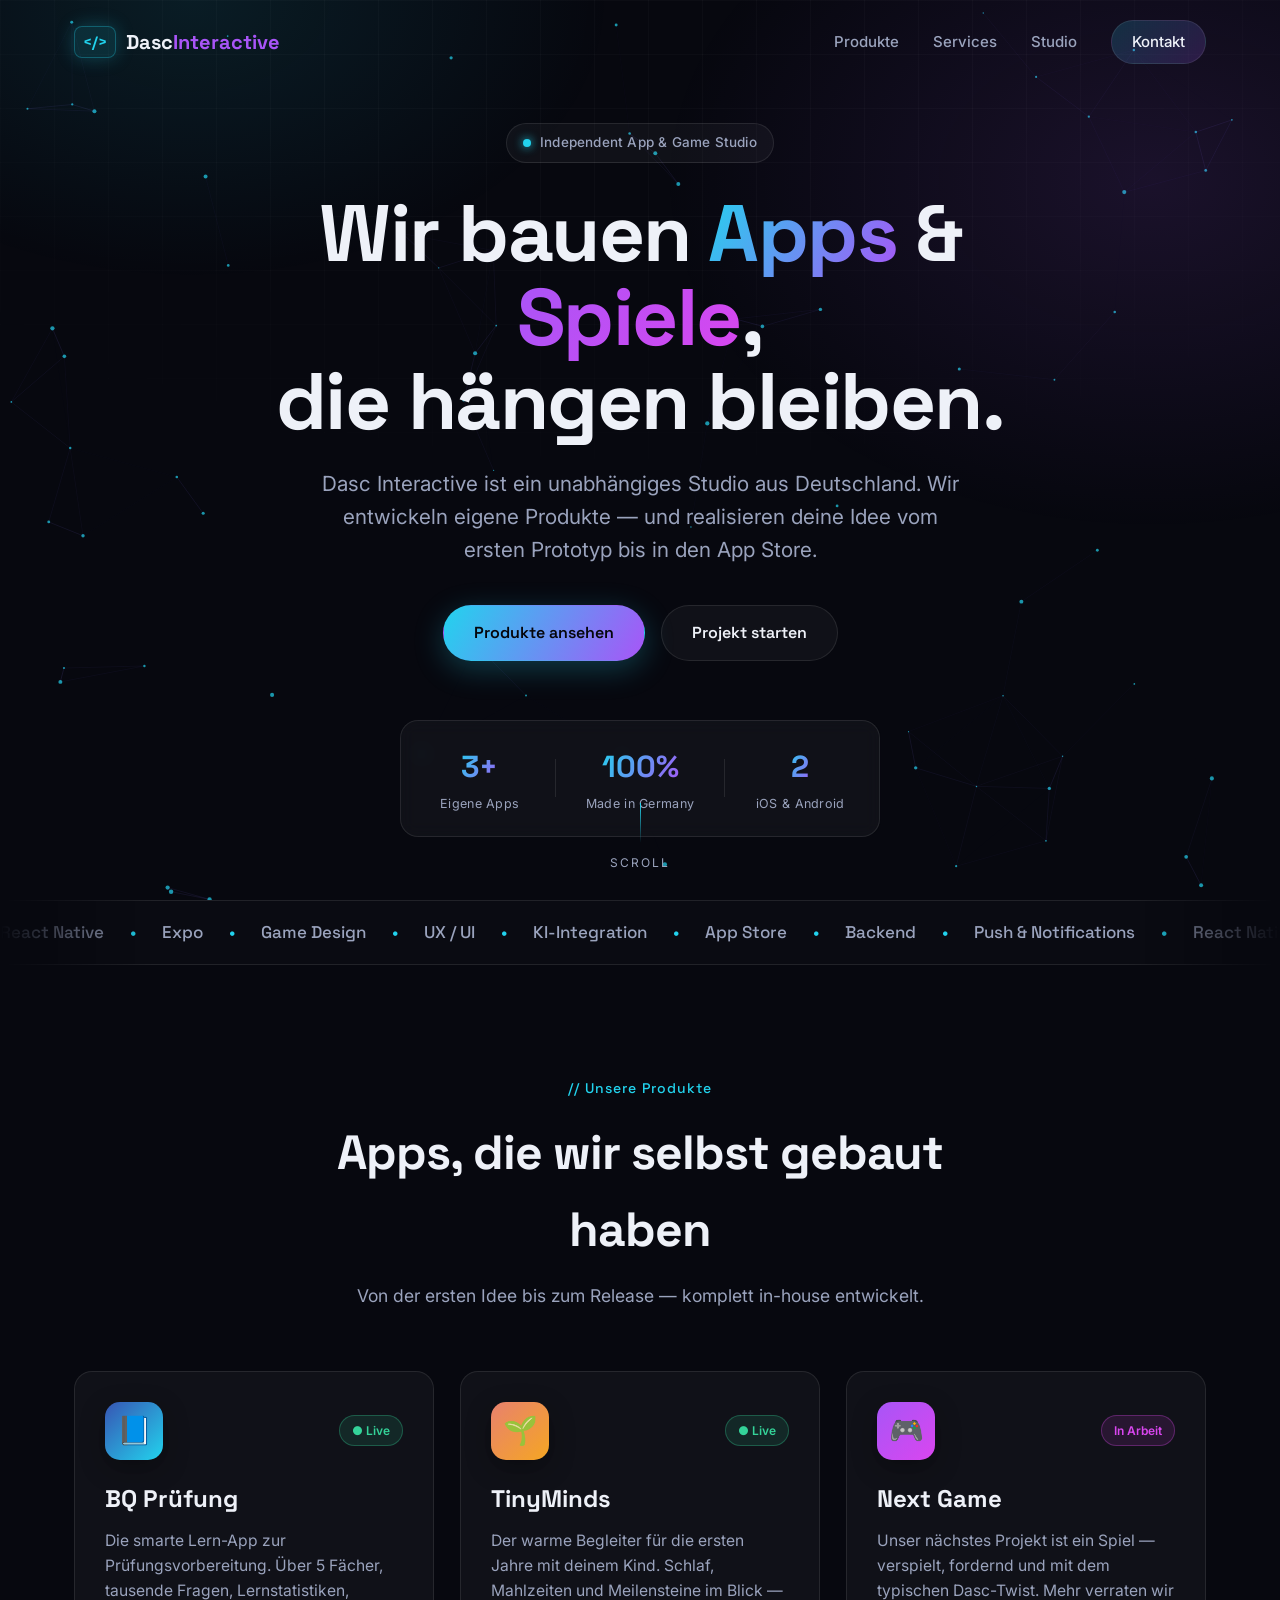
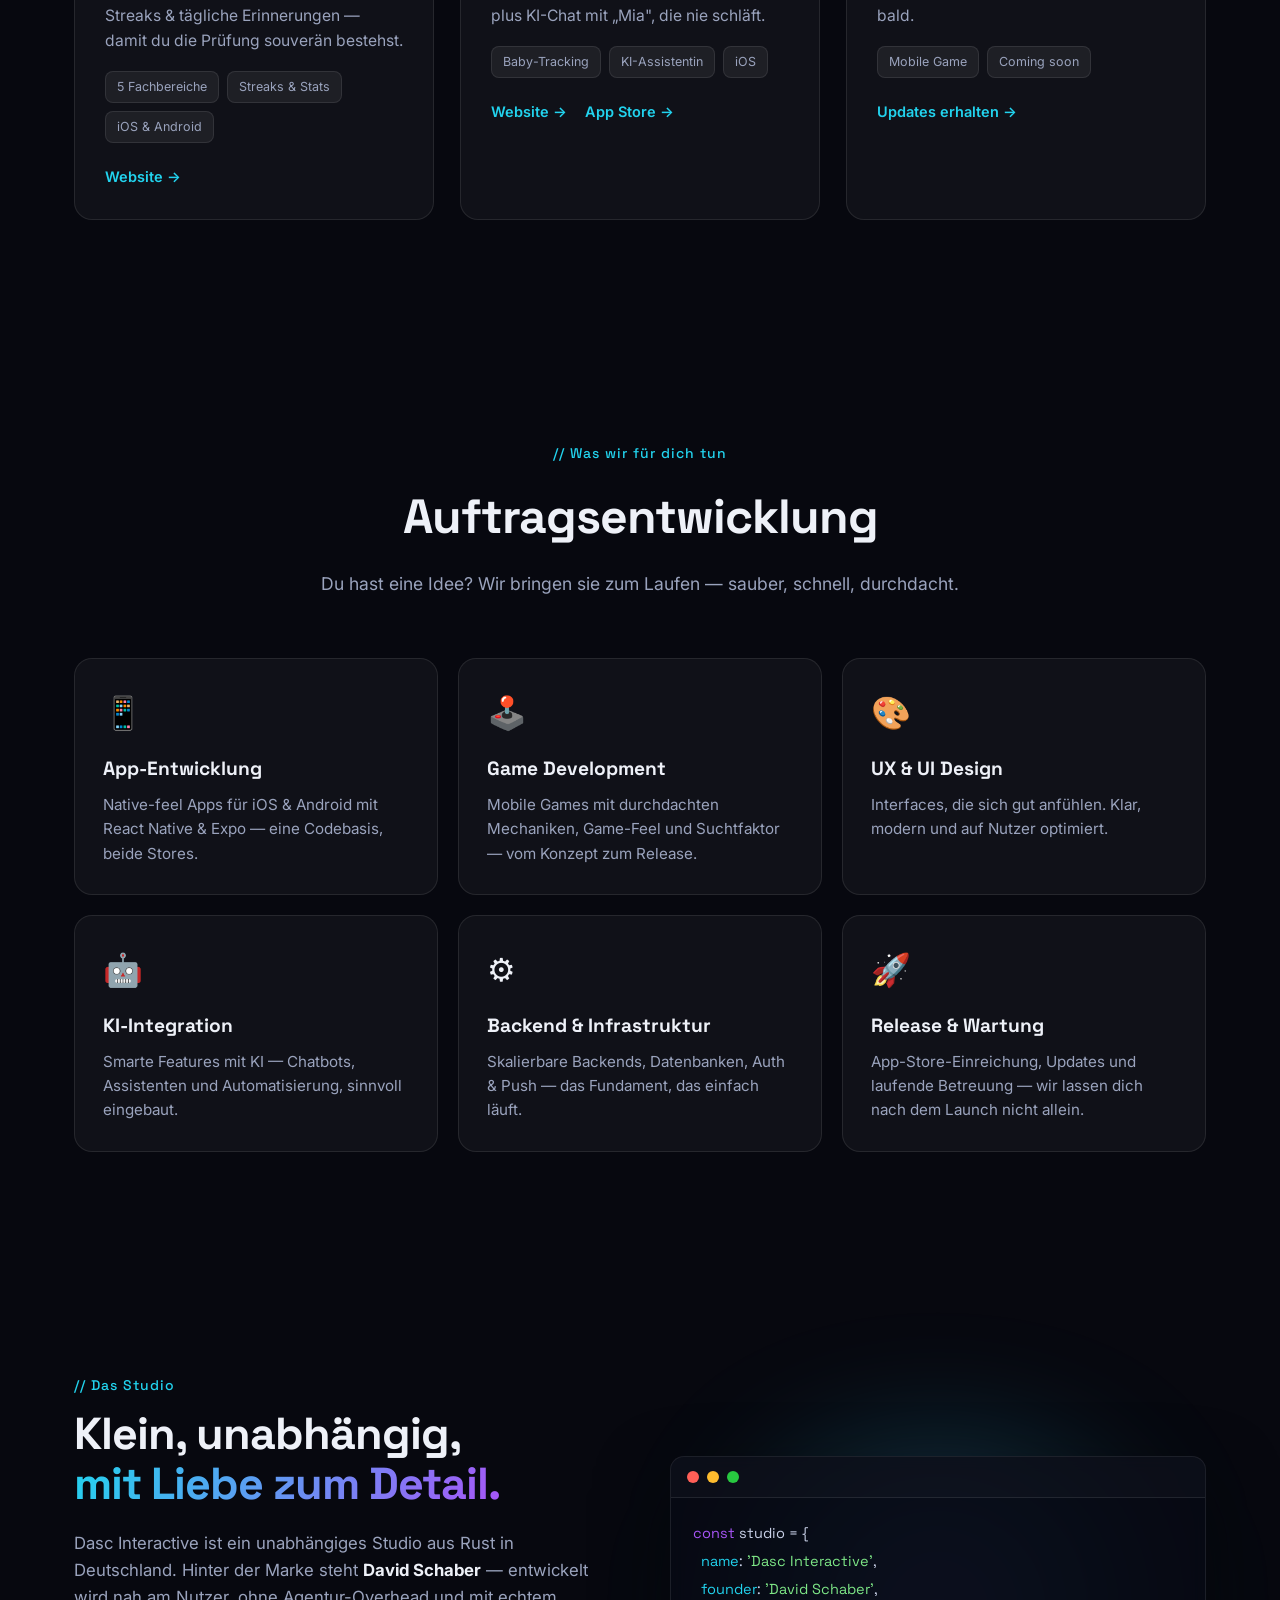
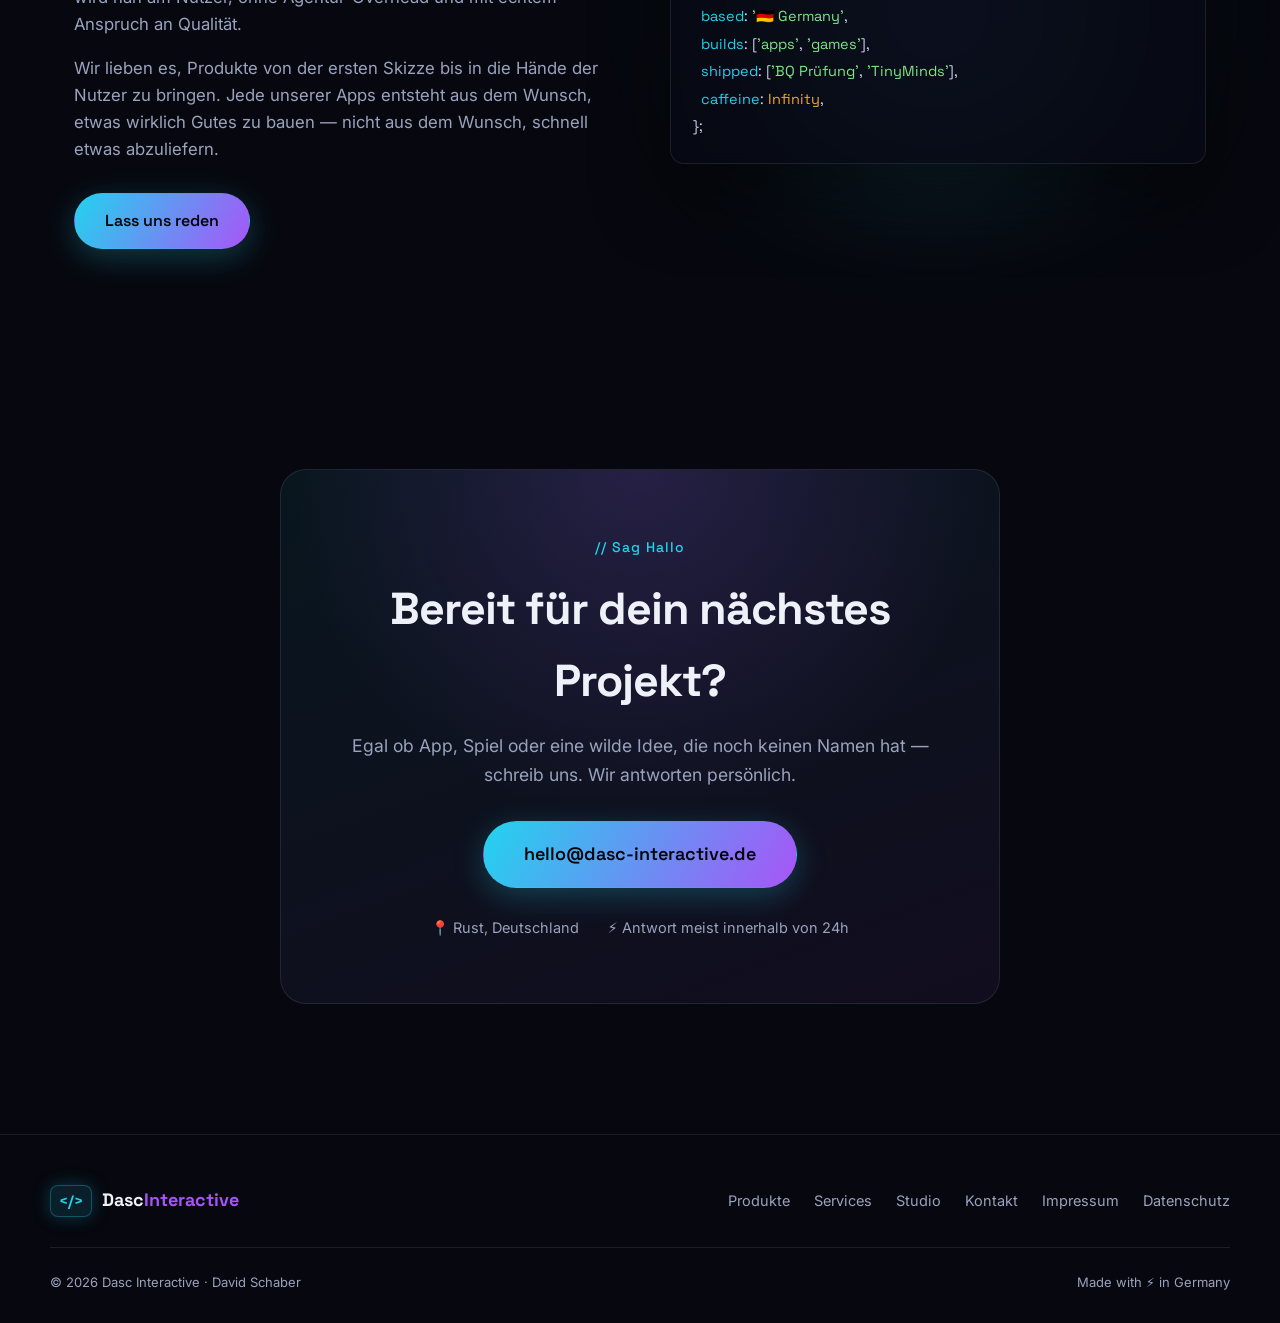
==== index.html @ cd978c74 "Launch Dasc Interactive studio website Dark/neon gaming portfolio: hero, products (BQ Prüfung, TinyM" ====
<!DOCTYPE html>
<html lang="de">
<head>
  <meta charset="UTF-8" />
  <meta name="viewport" content="width=device-width, initial-scale=1.0" />
  <title>Dasc Interactive — Apps & Spiele aus Leidenschaft</title>
  <meta name="description" content="Dasc Interactive ist ein unabhängiges Studio für Apps & Spiele. Wir entwickeln eigene Produkte wie BQ Prüfung und TinyMinds und realisieren App- und Game-Projekte auf Auftrag." />
  <meta name="theme-color" content="#07080f" />

  <!-- Open Graph -->
  <meta property="og:type" content="website" />
  <meta property="og:title" content="Dasc Interactive — Apps & Spiele aus Leidenschaft" />
  <meta property="og:description" content="Unabhängiges Studio für Apps & Spiele. Eigene Produkte & Auftragsentwicklung." />
  <meta property="og:url" content="https://dasc-interactive.de" />

  <link rel="icon" href="favicon.svg" type="image/svg+xml" />
  <link rel="preconnect" href="https://fonts.googleapis.com" />
  <link rel="preconnect" href="https://fonts.gstatic.com" crossorigin />
  <link href="https://fonts.googleapis.com/css2?family=Space+Grotesk:wght@400;500;600;700&family=Inter:wght@400;500;600&display=swap" rel="stylesheet" />
  <link rel="stylesheet" href="styles.css" />
</head>
<body>
  <!-- animated background -->
  <canvas id="bg-canvas" aria-hidden="true"></canvas>
  <div class="grid-overlay" aria-hidden="true"></div>
  <div class="cursor-glow" aria-hidden="true"></div>

  <!-- progress bar -->
  <div class="scroll-progress" id="scroll-progress" aria-hidden="true"></div>

  <!-- NAV -->
  <header class="nav" id="nav">
    <div class="nav-inner">
      <a href="#top" class="logo">
        <span class="logo-mark">&lt;/&gt;</span>
        <span class="logo-text">Dasc<span class="logo-accent">Interactive</span></span>
      </a>
      <nav class="nav-links" id="nav-links">
        <a href="#products">Produkte</a>
        <a href="#services">Services</a>
        <a href="#studio">Studio</a>
        <a href="#contact" class="nav-cta">Kontakt</a>
      </nav>
      <button class="nav-toggle" id="nav-toggle" aria-label="Menü öffnen">
        <span></span><span></span><span></span>
      </button>
    </div>
  </header>

  <main id="top">
    <!-- HERO -->
    <section class="hero">
      <div class="hero-content">
        <div class="badge reveal">
          <span class="badge-dot"></span> Independent App &amp; Game Studio
        </div>
        <h1 class="hero-title reveal">
          Wir bauen <span class="grad-text">Apps</span> &amp;
          <span class="grad-text grad-text-2">Spiele</span>,<br />
          die hängen bleiben.
        </h1>
        <p class="hero-sub reveal">
          Dasc Interactive ist ein unabhängiges Studio aus Deutschland.
          Wir entwickeln eigene Produkte — und realisieren deine Idee
          vom ersten Prototyp bis in den App Store.
        </p>
        <div class="hero-actions reveal">
          <a href="#products" class="btn btn-primary magnetic">Produkte ansehen</a>
          <a href="#contact" class="btn btn-ghost magnetic">Projekt starten</a>
        </div>

        <div class="stats reveal">
          <div class="stat">
            <span class="stat-num" data-target="3" data-suffix="+">0</span>
            <span class="stat-label">Eigene Apps</span>
          </div>
          <div class="stat-divider"></div>
          <div class="stat">
            <span class="stat-num" data-target="100" data-suffix="%">0</span>
            <span class="stat-label">Made in Germany</span>
          </div>
          <div class="stat-divider"></div>
          <div class="stat">
            <span class="stat-num" data-target="2">0</span>
            <span class="stat-label">iOS &amp; Android</span>
          </div>
        </div>
      </div>
      <div class="scroll-hint" aria-hidden="true">
        <span></span> scroll
      </div>
    </section>

    <!-- marquee -->
    <div class="marquee" aria-hidden="true">
      <div class="marquee-track">
        <span>React Native</span><span>•</span><span>Expo</span><span>•</span>
        <span>Game Design</span><span>•</span><span>UX / UI</span><span>•</span>
        <span>KI-Integration</span><span>•</span><span>App Store</span><span>•</span>
        <span>Backend</span><span>•</span><span>Push &amp; Notifications</span><span>•</span>
        <span>React Native</span><span>•</span><span>Expo</span><span>•</span>
        <span>Game Design</span><span>•</span><span>UX / UI</span><span>•</span>
        <span>KI-Integration</span><span>•</span><span>App Store</span><span>•</span>
        <span>Backend</span><span>•</span><span>Push &amp; Notifications</span><span>•</span>
      </div>
    </div>

    <!-- PRODUCTS -->
    <section class="section" id="products">
      <div class="section-head reveal">
        <span class="eyebrow">// Unsere Produkte</span>
        <h2>Apps, die wir selbst gebaut haben</h2>
        <p>Von der ersten Idee bis zum Release — komplett in-house entwickelt.</p>
      </div>

      <div class="products-grid">
        <!-- BQ Prüfung -->
        <article class="product-card tilt reveal" style="--glow:#3b82f6;--glow2:#22d3ee;">
          <div class="card-shine"></div>
          <div class="product-top">
            <div class="product-icon" style="background:linear-gradient(135deg,#3755B4,#22d3ee);">📘</div>
            <span class="product-tag live">● Live</span>
          </div>
          <h3>BQ Prüfung</h3>
          <p class="product-desc">
            Die smarte Lern-App zur Prüfungsvorbereitung. Über 5 Fächer,
            tausende Fragen, Lernstatistiken, Streaks &amp; tägliche Erinnerungen —
            damit du die Prüfung souverän bestehst.
          </p>
          <ul class="product-feats">
            <li>5 Fachbereiche</li><li>Streaks &amp; Stats</li><li>iOS &amp; Android</li>
          </ul>
          <div class="product-actions">
            <a href="https://bqpruefung.de" target="_blank" rel="noopener" class="card-link">Website →</a>
          </div>
        </article>

        <!-- TinyMinds -->
        <article class="product-card tilt reveal" style="--glow:#e8816e;--glow2:#f5a623;">
          <div class="card-shine"></div>
          <div class="product-top">
            <div class="product-icon" style="background:linear-gradient(135deg,#e8816e,#f5a623);">🌱</div>
            <span class="product-tag live">● Live</span>
          </div>
          <h3>TinyMinds</h3>
          <p class="product-desc">
            Der warme Begleiter für die ersten Jahre mit deinem Kind.
            Schlaf, Mahlzeiten und Meilensteine im Blick — plus KI-Chat
            mit „Mia", die nie schläft.
          </p>
          <ul class="product-feats">
            <li>Baby-Tracking</li><li>KI-Assistentin</li><li>iOS</li>
          </ul>
          <div class="product-actions">
            <a href="https://tiny-minds.de" target="_blank" rel="noopener" class="card-link">Website →</a>
            <a href="https://apps.apple.com/app/tinyminds/id6761198383" target="_blank" rel="noopener" class="card-link">App Store →</a>
          </div>
        </article>

        <!-- Coming soon -->
        <article class="product-card tilt reveal soon" style="--glow:#a855f7;--glow2:#d946ef;">
          <div class="card-shine"></div>
          <div class="product-top">
            <div class="product-icon" style="background:linear-gradient(135deg,#a855f7,#d946ef);">🎮</div>
            <span class="product-tag soon-tag">In Arbeit</span>
          </div>
          <h3>Next Game</h3>
          <p class="product-desc">
            Unser nächstes Projekt ist ein Spiel — verspielt, fordernd und
            mit dem typischen Dasc-Twist. Mehr verraten wir bald.
          </p>
          <ul class="product-feats">
            <li>Mobile Game</li><li>Coming soon</li>
          </ul>
          <div class="product-actions">
            <a href="#contact" class="card-link">Updates erhalten →</a>
          </div>
        </article>
      </div>
    </section>

    <!-- SERVICES -->
    <section class="section" id="services">
      <div class="section-head reveal">
        <span class="eyebrow">// Was wir für dich tun</span>
        <h2>Auftragsentwicklung</h2>
        <p>Du hast eine Idee? Wir bringen sie zum Laufen — sauber, schnell, durchdacht.</p>
      </div>

      <div class="services-grid">
        <div class="service-card reveal">
          <div class="service-ico">📱</div>
          <h3>App-Entwicklung</h3>
          <p>Native-feel Apps für iOS &amp; Android mit React Native &amp; Expo — eine Codebasis, beide Stores.</p>
        </div>
        <div class="service-card reveal">
          <div class="service-ico">🕹️</div>
          <h3>Game Development</h3>
          <p>Mobile Games mit durchdachten Mechaniken, Game-Feel und Suchtfaktor — vom Konzept zum Release.</p>
        </div>
        <div class="service-card reveal">
          <div class="service-ico">🎨</div>
          <h3>UX &amp; UI Design</h3>
          <p>Interfaces, die sich gut anfühlen. Klar, modern und auf Nutzer optimiert.</p>
        </div>
        <div class="service-card reveal">
          <div class="service-ico">🤖</div>
          <h3>KI-Integration</h3>
          <p>Smarte Features mit KI — Chatbots, Assistenten und Automatisierung, sinnvoll eingebaut.</p>
        </div>
        <div class="service-card reveal">
          <div class="service-ico">⚙️</div>
          <h3>Backend &amp; Infrastruktur</h3>
          <p>Skalierbare Backends, Datenbanken, Auth &amp; Push — das Fundament, das einfach läuft.</p>
        </div>
        <div class="service-card reveal">
          <div class="service-ico">🚀</div>
          <h3>Release &amp; Wartung</h3>
          <p>App-Store-Einreichung, Updates und laufende Betreuung — wir lassen dich nach dem Launch nicht allein.</p>
        </div>
      </div>
    </section>

    <!-- STUDIO -->
    <section class="section studio" id="studio">
      <div class="studio-inner">
        <div class="studio-text reveal">
          <span class="eyebrow">// Das Studio</span>
          <h2>Klein, unabhängig,<br /><span class="grad-text">mit Liebe zum Detail.</span></h2>
          <p>
            Dasc Interactive ist ein unabhängiges Studio aus Rust in Deutschland.
            Hinter der Marke steht <strong>David Schaber</strong> — entwickelt wird
            nah am Nutzer, ohne Agentur-Overhead und mit echtem Anspruch an Qualität.
          </p>
          <p>
            Wir lieben es, Produkte von der ersten Skizze bis in die Hände der
            Nutzer zu bringen. Jede unserer Apps entsteht aus dem Wunsch, etwas
            wirklich Gutes zu bauen — nicht aus dem Wunsch, schnell etwas abzuliefern.
          </p>
          <a href="#contact" class="btn btn-primary magnetic">Lass uns reden</a>
        </div>
        <div class="studio-visual reveal" aria-hidden="true">
          <div class="orb"></div>
          <div class="code-window">
            <div class="cw-bar"><span></span><span></span><span></span></div>
            <pre><code><span class="c-key">const</span> studio = {
  <span class="c-prop">name</span>: <span class="c-str">'Dasc Interactive'</span>,
  <span class="c-prop">founder</span>: <span class="c-str">'David Schaber'</span>,
  <span class="c-prop">based</span>: <span class="c-str">'🇩🇪 Germany'</span>,
  <span class="c-prop">builds</span>: [<span class="c-str">'apps'</span>, <span class="c-str">'games'</span>],
  <span class="c-prop">shipped</span>: [<span class="c-str">'BQ Prüfung'</span>, <span class="c-str">'TinyMinds'</span>],
  <span class="c-prop">caffeine</span>: <span class="c-num">Infinity</span>,
};</code></pre>
          </div>
        </div>
      </div>
    </section>

    <!-- CONTACT -->
    <section class="section contact" id="contact">
      <div class="contact-card reveal">
        <span class="eyebrow">// Sag Hallo</span>
        <h2>Bereit für dein nächstes Projekt?</h2>
        <p>
          Egal ob App, Spiel oder eine wilde Idee, die noch keinen Namen hat —
          schreib uns. Wir antworten persönlich.
        </p>
        <a href="mailto:hello@dasc-interactive.de" class="btn btn-primary btn-lg magnetic">
          hello@dasc-interactive.de
        </a>
        <div class="contact-meta">
          <span>📍 Rust, Deutschland</span>
          <span>⚡ Antwort meist innerhalb von 24h</span>
        </div>
      </div>
    </section>
  </main>

  <!-- FOOTER -->
  <footer class="footer">
    <div class="footer-inner">
      <div class="footer-brand">
        <span class="logo-mark">&lt;/&gt;</span>
        <span class="logo-text">Dasc<span class="logo-accent">Interactive</span></span>
      </div>
      <nav class="footer-links">
        <a href="#products">Produkte</a>
        <a href="#services">Services</a>
        <a href="#studio">Studio</a>
        <a href="#contact">Kontakt</a>
        <a href="impressum.html">Impressum</a>
        <a href="datenschutz.html">Datenschutz</a>
      </nav>
    </div>
    <div class="footer-bottom">
      <span>© <span id="year"></span> Dasc Interactive · David Schaber</span>
      <span>Made with ⚡ in Germany</span>
    </div>
  </footer>

  <script src="script.js"></script>
</body>
</html>
---- styles.css ----
/* ============ RESET & TOKENS ============ */
*, *::before, *::after { margin: 0; padding: 0; box-sizing: border-box; }

:root {
  --bg: #07080f;
  --bg-soft: #0c0e1a;
  --surface: rgba(255, 255, 255, 0.04);
  --surface-2: rgba(255, 255, 255, 0.06);
  --border: rgba(255, 255, 255, 0.09);
  --text: #eef1f8;
  --text-dim: #9aa3bd;
  --cyan: #22d3ee;
  --purple: #a855f7;
  --magenta: #d946ef;
  --blue: #3b82f6;
  --radius: 18px;
  --maxw: 1180px;
  --ease: cubic-bezier(0.16, 1, 0.3, 1);
}

html { scroll-behavior: smooth; }

body {
  font-family: 'Inter', system-ui, -apple-system, sans-serif;
  background: var(--bg);
  color: var(--text);
  line-height: 1.6;
  overflow-x: hidden;
  -webkit-font-smoothing: antialiased;
  cursor: default;
}

h1, h2, h3, .logo, .stat-num, .btn {
  font-family: 'Space Grotesk', system-ui, sans-serif;
}

a { color: inherit; text-decoration: none; }
section { position: relative; z-index: 2; }

/* ============ BACKGROUND ============ */
#bg-canvas {
  position: fixed; inset: 0; z-index: 0;
  width: 100%; height: 100%;
}
.grid-overlay {
  position: fixed; inset: 0; z-index: 1; pointer-events: none;
  background-image:
    linear-gradient(rgba(255,255,255,0.025) 1px, transparent 1px),
    linear-gradient(90deg, rgba(255,255,255,0.025) 1px, transparent 1px);
  background-size: 54px 54px;
  mask-image: radial-gradient(ellipse 80% 60% at 50% 0%, #000 40%, transparent 100%);
  -webkit-mask-image: radial-gradient(ellipse 80% 60% at 50% 0%, #000 40%, transparent 100%);
}
body::before {
  content: ""; position: fixed; inset: 0; z-index: 1; pointer-events: none;
  background:
    radial-gradient(600px 400px at 15% 0%, rgba(34,211,238,0.10), transparent 70%),
    radial-gradient(700px 500px at 90% 20%, rgba(168,85,247,0.12), transparent 70%);
}

/* cursor glow */
.cursor-glow {
  position: fixed; top: 0; left: 0; z-index: 3; pointer-events: none;
  width: 380px; height: 380px; border-radius: 50%;
  background: radial-gradient(circle, rgba(34,211,238,0.10), transparent 65%);
  transform: translate(-50%, -50%);
  transition: opacity .3s; opacity: 0;
  will-change: transform;
}

/* scroll progress */
.scroll-progress {
  position: fixed; top: 0; left: 0; height: 3px; width: 0%;
  background: linear-gradient(90deg, var(--cyan), var(--purple), var(--magenta));
  z-index: 200; box-shadow: 0 0 12px rgba(168,85,247,0.6);
}

/* ============ NAV ============ */
.nav {
  position: fixed; top: 0; left: 0; width: 100%; z-index: 100;
  transition: background .4s, border-color .4s, padding .4s;
  border-bottom: 1px solid transparent;
}
.nav.scrolled {
  background: rgba(7, 8, 15, 0.72);
  backdrop-filter: blur(18px); -webkit-backdrop-filter: blur(18px);
  border-bottom: 1px solid var(--border);
}
.nav-inner {
  max-width: var(--maxw); margin: 0 auto;
  padding: 20px 24px; display: flex; align-items: center; justify-content: space-between;
}
.logo { display: flex; align-items: center; gap: 10px; font-weight: 700; font-size: 20px; }
.logo-mark {
  font-family: 'Space Grotesk', monospace; color: var(--cyan);
  background: rgba(34,211,238,0.12); border: 1px solid rgba(34,211,238,0.3);
  padding: 3px 8px; border-radius: 8px; font-size: 15px;
  box-shadow: 0 0 18px rgba(34,211,238,0.25);
}
.logo-accent { color: var(--purple); }
.nav-links { display: flex; align-items: center; gap: 34px; }
.nav-links a {
  font-size: 15px; color: var(--text-dim); font-weight: 500;
  transition: color .25s; position: relative;
}
.nav-links a:not(.nav-cta)::after {
  content: ""; position: absolute; left: 0; bottom: -6px; height: 2px; width: 0;
  background: linear-gradient(90deg, var(--cyan), var(--purple)); transition: width .3s var(--ease);
}
.nav-links a:hover { color: var(--text); }
.nav-links a:not(.nav-cta):hover::after, .nav-links a.active::after { width: 100%; }
.nav-cta {
  padding: 9px 20px; border-radius: 999px; color: var(--text) !important;
  background: linear-gradient(135deg, rgba(34,211,238,0.18), rgba(168,85,247,0.18));
  border: 1px solid var(--border); transition: transform .25s, box-shadow .25s;
}
.nav-cta:hover { transform: translateY(-2px); box-shadow: 0 8px 24px rgba(168,85,247,0.3); }

.nav-toggle { display: none; flex-direction: column; gap: 5px; background: none; border: 0; cursor: pointer; padding: 6px; }
.nav-toggle span { width: 26px; height: 2px; background: var(--text); border-radius: 2px; transition: .3s; }
.nav-toggle.open span:nth-child(1) { transform: translateY(7px) rotate(45deg); }
.nav-toggle.open span:nth-child(2) { opacity: 0; }
.nav-toggle.open span:nth-child(3) { transform: translateY(-7px) rotate(-45deg); }

/* ============ HERO ============ */
.hero {
  min-height: 100vh; display: flex; flex-direction: column; align-items: center; justify-content: center;
  text-align: center; padding: 120px 24px 60px; max-width: var(--maxw); margin: 0 auto;
}
.hero-content { max-width: 880px; }
.badge {
  display: inline-flex; align-items: center; gap: 9px;
  padding: 8px 16px; border-radius: 999px; font-size: 13.5px; font-weight: 500;
  color: var(--text-dim); background: var(--surface); border: 1px solid var(--border);
  margin-bottom: 28px; letter-spacing: .2px;
}
.badge-dot {
  width: 8px; height: 8px; border-radius: 50%; background: var(--cyan);
  box-shadow: 0 0 10px var(--cyan); animation: pulse 2s infinite;
}
@keyframes pulse { 0%,100% { opacity: 1; } 50% { opacity: .35; } }

.hero-title {
  font-size: clamp(2.5rem, 6.5vw, 5rem); font-weight: 700; line-height: 1.05;
  letter-spacing: -1.5px; margin-bottom: 24px;
}
.grad-text {
  background: linear-gradient(120deg, var(--cyan), var(--purple));
  -webkit-background-clip: text; background-clip: text; color: transparent;
}
.grad-text-2 { background: linear-gradient(120deg, var(--purple), var(--magenta)); -webkit-background-clip: text; background-clip: text; color: transparent; }

.hero-sub {
  font-size: clamp(1.05rem, 2vw, 1.3rem); color: var(--text-dim);
  max-width: 640px; margin: 0 auto 38px;
}
.hero-actions { display: flex; gap: 16px; justify-content: center; flex-wrap: wrap; margin-bottom: 60px; }

.btn {
  display: inline-flex; align-items: center; justify-content: center;
  padding: 14px 30px; border-radius: 999px; font-size: 16px; font-weight: 600;
  cursor: pointer; border: 1px solid transparent; transition: transform .25s var(--ease), box-shadow .25s;
  will-change: transform;
}
.btn-primary {
  color: #05060c; background: linear-gradient(120deg, var(--cyan), var(--purple));
  box-shadow: 0 8px 30px rgba(34,211,238,0.25);
}
.btn-primary:hover { box-shadow: 0 12px 44px rgba(168,85,247,0.45); }
.btn-ghost { color: var(--text); background: var(--surface); border-color: var(--border); }
.btn-ghost:hover { background: var(--surface-2); border-color: rgba(255,255,255,0.2); }
.btn-lg { padding: 18px 40px; font-size: 18px; }

.stats { display: inline-flex; align-items: center; gap: 30px; padding: 22px 34px;
  border-radius: var(--radius); background: var(--surface); border: 1px solid var(--border);
  backdrop-filter: blur(8px); flex-wrap: wrap; justify-content: center; }
.stat { display: flex; flex-direction: column; align-items: center; min-width: 90px; }
.stat-num { font-size: 1.9rem; font-weight: 700;
  background: linear-gradient(120deg, var(--cyan), var(--purple)); -webkit-background-clip: text; background-clip: text; color: transparent; }
.stat-label { font-size: 12.5px; color: var(--text-dim); margin-top: 2px; letter-spacing: .3px; }
.stat-divider { width: 1px; height: 38px; background: var(--border); }

.scroll-hint { position: absolute; bottom: 28px; left: 50%; transform: translateX(-50%);
  font-size: 12px; color: var(--text-dim); letter-spacing: 2px; text-transform: uppercase;
  display: flex; flex-direction: column; align-items: center; gap: 10px; }
.scroll-hint span { width: 1px; height: 40px; background: linear-gradient(var(--cyan), transparent); animation: scrolldot 2s infinite; }
@keyframes scrolldot { 0% { transform: scaleY(0); transform-origin: top; } 50% { transform: scaleY(1); transform-origin: top; } 51% { transform-origin: bottom; } 100% { transform: scaleY(0); transform-origin: bottom; } }

/* ============ MARQUEE ============ */
.marquee { overflow: hidden; border-top: 1px solid var(--border); border-bottom: 1px solid var(--border);
  padding: 18px 0; background: rgba(255,255,255,0.015); position: relative; z-index: 2;
  mask-image: linear-gradient(90deg, transparent, #000 12%, #000 88%, transparent);
  -webkit-mask-image: linear-gradient(90deg, transparent, #000 12%, #000 88%, transparent); }
.marquee-track { display: flex; gap: 26px; white-space: nowrap; width: max-content;
  animation: marquee 28s linear infinite; }
.marquee-track span { font-family: 'Space Grotesk'; font-size: 17px; color: var(--text-dim); font-weight: 500; }
.marquee-track span:nth-child(2n) { color: var(--cyan); }
@keyframes marquee { to { transform: translateX(-50%); } }

/* ============ SECTIONS ============ */
.section { max-width: var(--maxw); margin: 0 auto; padding: 110px 24px; }
.section-head { text-align: center; max-width: 640px; margin: 0 auto 60px; }
.eyebrow { font-family: 'Space Grotesk'; font-size: 14px; color: var(--cyan); letter-spacing: 1px; font-weight: 500; }
.section-head h2 { font-size: clamp(2rem, 4.5vw, 3rem); font-weight: 700; letter-spacing: -1px; margin: 14px 0 14px; }
.section-head p { color: var(--text-dim); font-size: 1.1rem; }

/* ============ PRODUCTS ============ */
.products-grid { display: grid; grid-template-columns: repeat(auto-fit, minmax(300px, 1fr)); gap: 26px; }
.product-card {
  position: relative; padding: 30px; border-radius: var(--radius);
  background: var(--surface); border: 1px solid var(--border); overflow: hidden;
  transition: transform .15s var(--ease), border-color .3s, box-shadow .3s;
  transform-style: preserve-3d;
}
.product-card::after {
  content: ""; position: absolute; inset: -1px; border-radius: var(--radius); padding: 1px;
  background: linear-gradient(135deg, var(--glow), var(--glow2)); opacity: 0;
  -webkit-mask: linear-gradient(#000 0 0) content-box, linear-gradient(#000 0 0);
  -webkit-mask-composite: xor; mask-composite: exclude; transition: opacity .3s;
}
.product-card:hover { box-shadow: 0 30px 60px rgba(0,0,0,0.5), 0 0 40px -10px var(--glow); }
.product-card:hover::after { opacity: .7; }
.card-shine { position: absolute; top: 0; left: 0; width: 100%; height: 100%; pointer-events: none;
  background: radial-gradient(400px circle at var(--mx, 50%) var(--my, 0%), rgba(255,255,255,0.07), transparent 45%);
  opacity: 0; transition: opacity .3s; }
.product-card:hover .card-shine { opacity: 1; }

.product-top { display: flex; align-items: center; justify-content: space-between; margin-bottom: 20px; }
.product-icon { width: 58px; height: 58px; border-radius: 15px; display: grid; place-items: center; font-size: 28px;
  box-shadow: 0 8px 24px rgba(0,0,0,0.35); }
.product-tag { font-size: 12px; font-weight: 600; padding: 5px 12px; border-radius: 999px; }
.product-tag.live { color: #34d399; background: rgba(52,211,153,0.12); border: 1px solid rgba(52,211,153,0.3); }
.product-tag.soon-tag { color: var(--magenta); background: rgba(217,70,239,0.12); border: 1px solid rgba(217,70,239,0.3); }
.product-card h3 { font-size: 1.5rem; margin-bottom: 10px; }
.product-desc { color: var(--text-dim); font-size: 0.98rem; margin-bottom: 18px; }
.product-feats { list-style: none; display: flex; flex-wrap: wrap; gap: 8px; margin-bottom: 22px; }
.product-feats li { font-size: 12.5px; padding: 5px 11px; border-radius: 8px; background: var(--surface-2);
  border: 1px solid var(--border); color: var(--text-dim); }
.product-actions { display: flex; gap: 18px; flex-wrap: wrap; }
.card-link { font-weight: 600; font-size: 14.5px; color: var(--cyan); transition: gap .25s, color .25s; }
.card-link:hover { color: var(--text); }
.product-card.soon { opacity: .92; }

/* ============ SERVICES ============ */
.services-grid { display: grid; grid-template-columns: repeat(auto-fit, minmax(290px, 1fr)); gap: 20px; }
.service-card { padding: 28px; border-radius: var(--radius); background: var(--surface);
  border: 1px solid var(--border); transition: transform .3s var(--ease), background .3s, border-color .3s; }
.service-card:hover { transform: translateY(-6px); background: var(--surface-2); border-color: rgba(34,211,238,0.3); }
.service-ico { font-size: 32px; margin-bottom: 16px; display: inline-block; }
.service-card h3 { font-size: 1.2rem; margin-bottom: 8px; }
.service-card p { color: var(--text-dim); font-size: 0.95rem; }

/* ============ STUDIO ============ */
.studio-inner { display: grid; grid-template-columns: 1fr 1fr; gap: 60px; align-items: center; }
.studio-text h2 { font-size: clamp(1.9rem, 4vw, 2.8rem); margin: 12px 0 22px; letter-spacing: -1px; line-height: 1.1; }
.studio-text p { color: var(--text-dim); margin-bottom: 18px; font-size: 1.05rem; }
.studio-text strong { color: var(--text); }
.studio-text .btn { margin-top: 12px; }
.studio-visual { position: relative; }
.orb { position: absolute; inset: -30px; border-radius: 50%; filter: blur(60px); z-index: -1;
  background: radial-gradient(circle, rgba(168,85,247,0.4), rgba(34,211,238,0.2), transparent 70%);
  animation: float 8s ease-in-out infinite; }
@keyframes float { 0%,100% { transform: translateY(0) scale(1); } 50% { transform: translateY(-18px) scale(1.05); } }
.code-window { background: rgba(8,10,20,0.85); border: 1px solid var(--border); border-radius: 14px; overflow: hidden;
  box-shadow: 0 30px 70px rgba(0,0,0,0.5); backdrop-filter: blur(8px); }
.cw-bar { display: flex; gap: 8px; padding: 14px 16px; border-bottom: 1px solid var(--border); background: rgba(255,255,255,0.02); }
.cw-bar span { width: 12px; height: 12px; border-radius: 50%; background: #ff5f57; }
.cw-bar span:nth-child(2) { background: #febc2e; } .cw-bar span:nth-child(3) { background: #28c840; }
.code-window pre { padding: 22px; overflow-x: auto; }
.code-window code { font-family: 'Space Grotesk', monospace; font-size: 14.5px; line-height: 1.9; color: #c9d1e8; }
.c-key { color: var(--purple); } .c-prop { color: var(--cyan); } .c-str { color: #7ee787; } .c-num { color: #f5a623; }

/* ============ CONTACT ============ */
.contact { padding-bottom: 130px; }
.contact-card { text-align: center; max-width: 720px; margin: 0 auto; padding: 64px 40px;
  border-radius: 26px; background: linear-gradient(160deg, rgba(34,211,238,0.07), rgba(168,85,247,0.07));
  border: 1px solid var(--border); position: relative; overflow: hidden; }
.contact-card::before { content: ""; position: absolute; inset: 0; z-index: -1;
  background: radial-gradient(500px circle at 50% 0%, rgba(168,85,247,0.18), transparent 70%); }
.contact-card h2 { font-size: clamp(1.9rem, 4vw, 2.8rem); margin: 14px 0 16px; letter-spacing: -1px; }
.contact-card p { color: var(--text-dim); font-size: 1.1rem; margin-bottom: 32px; }
.contact-meta { display: flex; gap: 28px; justify-content: center; flex-wrap: wrap; margin-top: 28px; color: var(--text-dim); font-size: 14.5px; }

/* ============ FOOTER ============ */
.footer { border-top: 1px solid var(--border); padding: 50px 24px 30px; position: relative; z-index: 2;
  background: rgba(7,8,15,0.6); }
.footer-inner { max-width: var(--maxw); margin: 0 auto; display: flex; align-items: center; justify-content: space-between; gap: 24px; flex-wrap: wrap; }
.footer-brand { display: flex; align-items: center; gap: 10px; font-family: 'Space Grotesk'; font-weight: 700; font-size: 18px; }
.footer-links { display: flex; gap: 24px; flex-wrap: wrap; }
.footer-links a { color: var(--text-dim); font-size: 14.5px; transition: color .25s; }
.footer-links a:hover { color: var(--cyan); }
.footer-bottom { max-width: var(--maxw); margin: 30px auto 0; padding-top: 24px; border-top: 1px solid var(--border);
  display: flex; justify-content: space-between; gap: 16px; flex-wrap: wrap; color: var(--text-dim); font-size: 13px; }

/* ============ REVEAL ANIM ============ */
.reveal { opacity: 0; transform: translateY(30px); transition: opacity .7s var(--ease), transform .7s var(--ease); }
.reveal.visible { opacity: 1; transform: translateY(0); }

/* ============ RESPONSIVE ============ */
@media (max-width: 860px) {
  .studio-inner { grid-template-columns: 1fr; gap: 40px; }
  .nav-links {
    position: fixed; top: 0; right: 0; height: 100vh; width: min(78vw, 320px);
    flex-direction: column; align-items: flex-start; justify-content: center; gap: 28px;
    padding: 40px; background: rgba(7,8,15,0.96); backdrop-filter: blur(20px);
    border-left: 1px solid var(--border); transform: translateX(100%); transition: transform .4s var(--ease);
  }
  .nav-links.open { transform: translateX(0); }
  .nav-links a { font-size: 22px; }
  .nav-toggle { display: flex; z-index: 101; }
}
@media (max-width: 560px) {
  .section { padding: 80px 20px; }
  .stats { gap: 18px; padding: 18px 22px; }
  .stat-divider { display: none; }
  .footer-bottom { flex-direction: column; }
}

@media (prefers-reduced-motion: reduce) {
  *, *::before, *::after { animation: none !important; transition: none !important; }
  .reveal { opacity: 1; transform: none; }
}
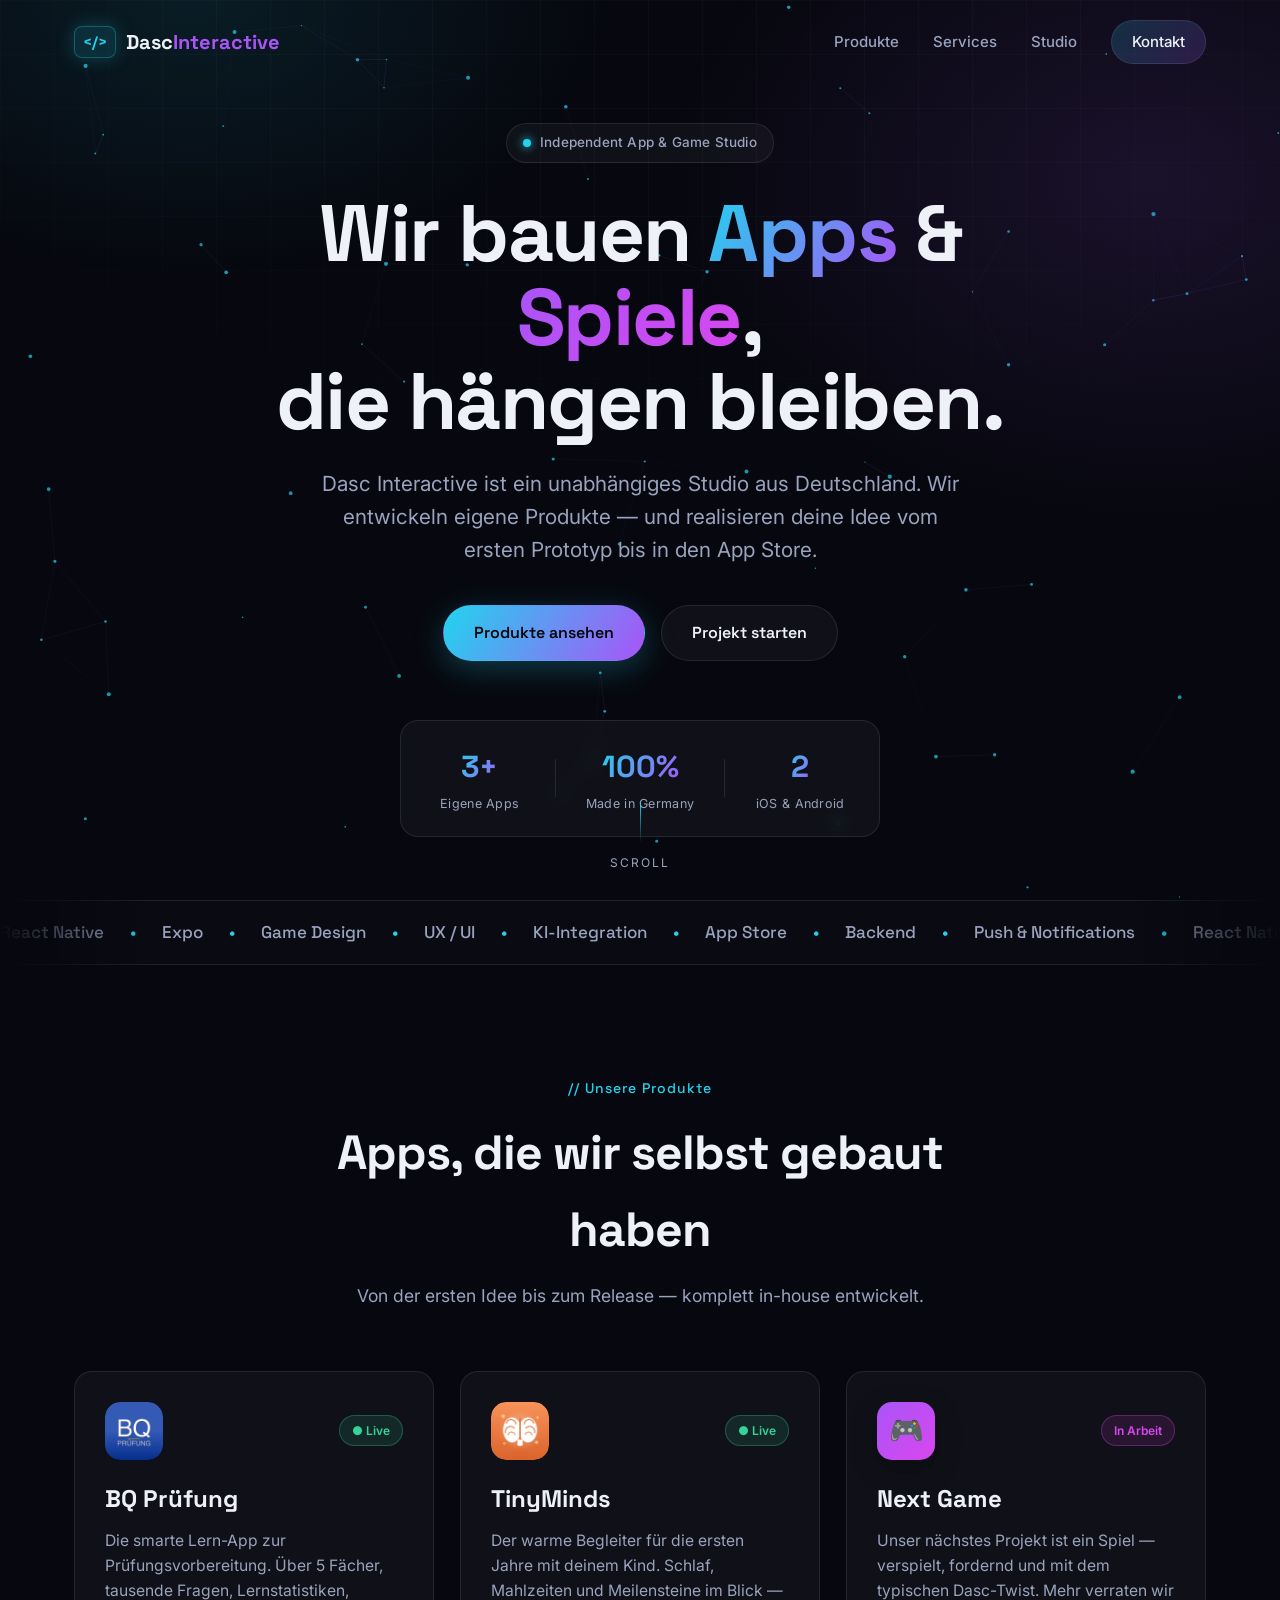
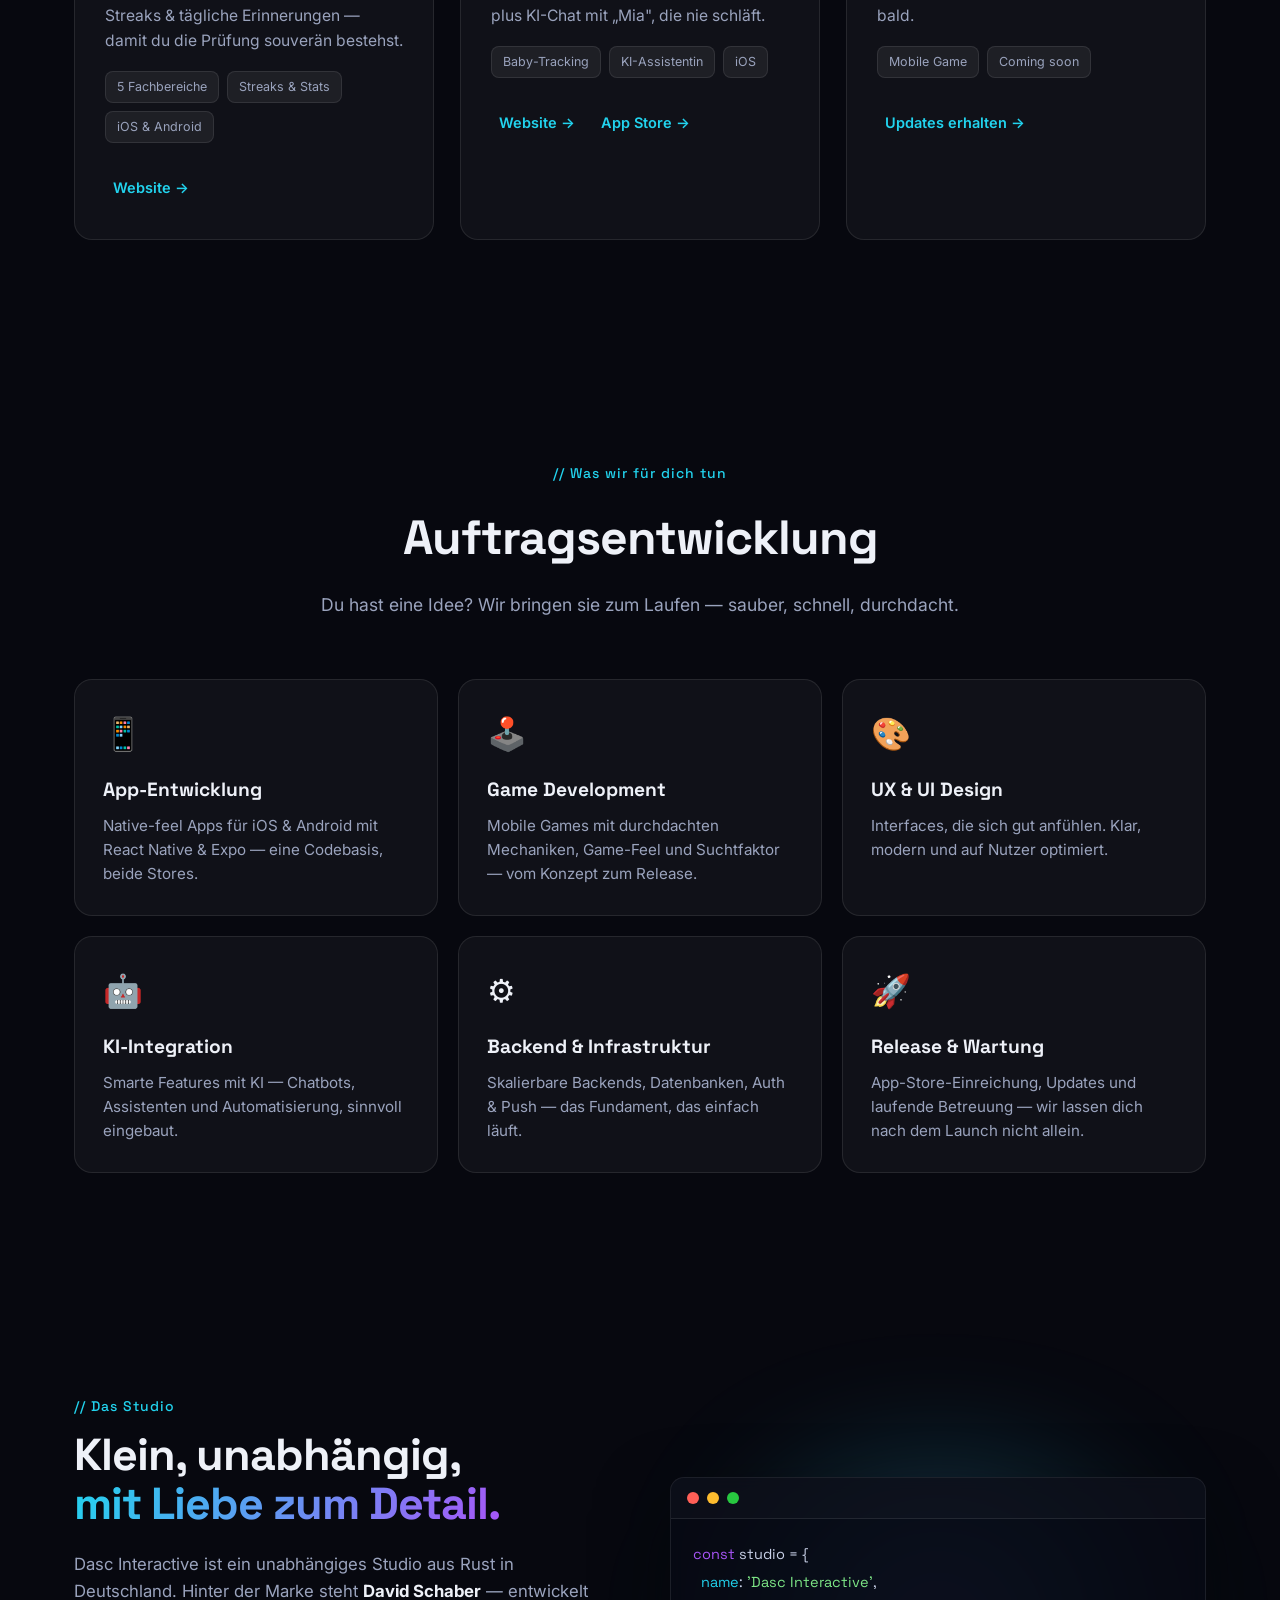
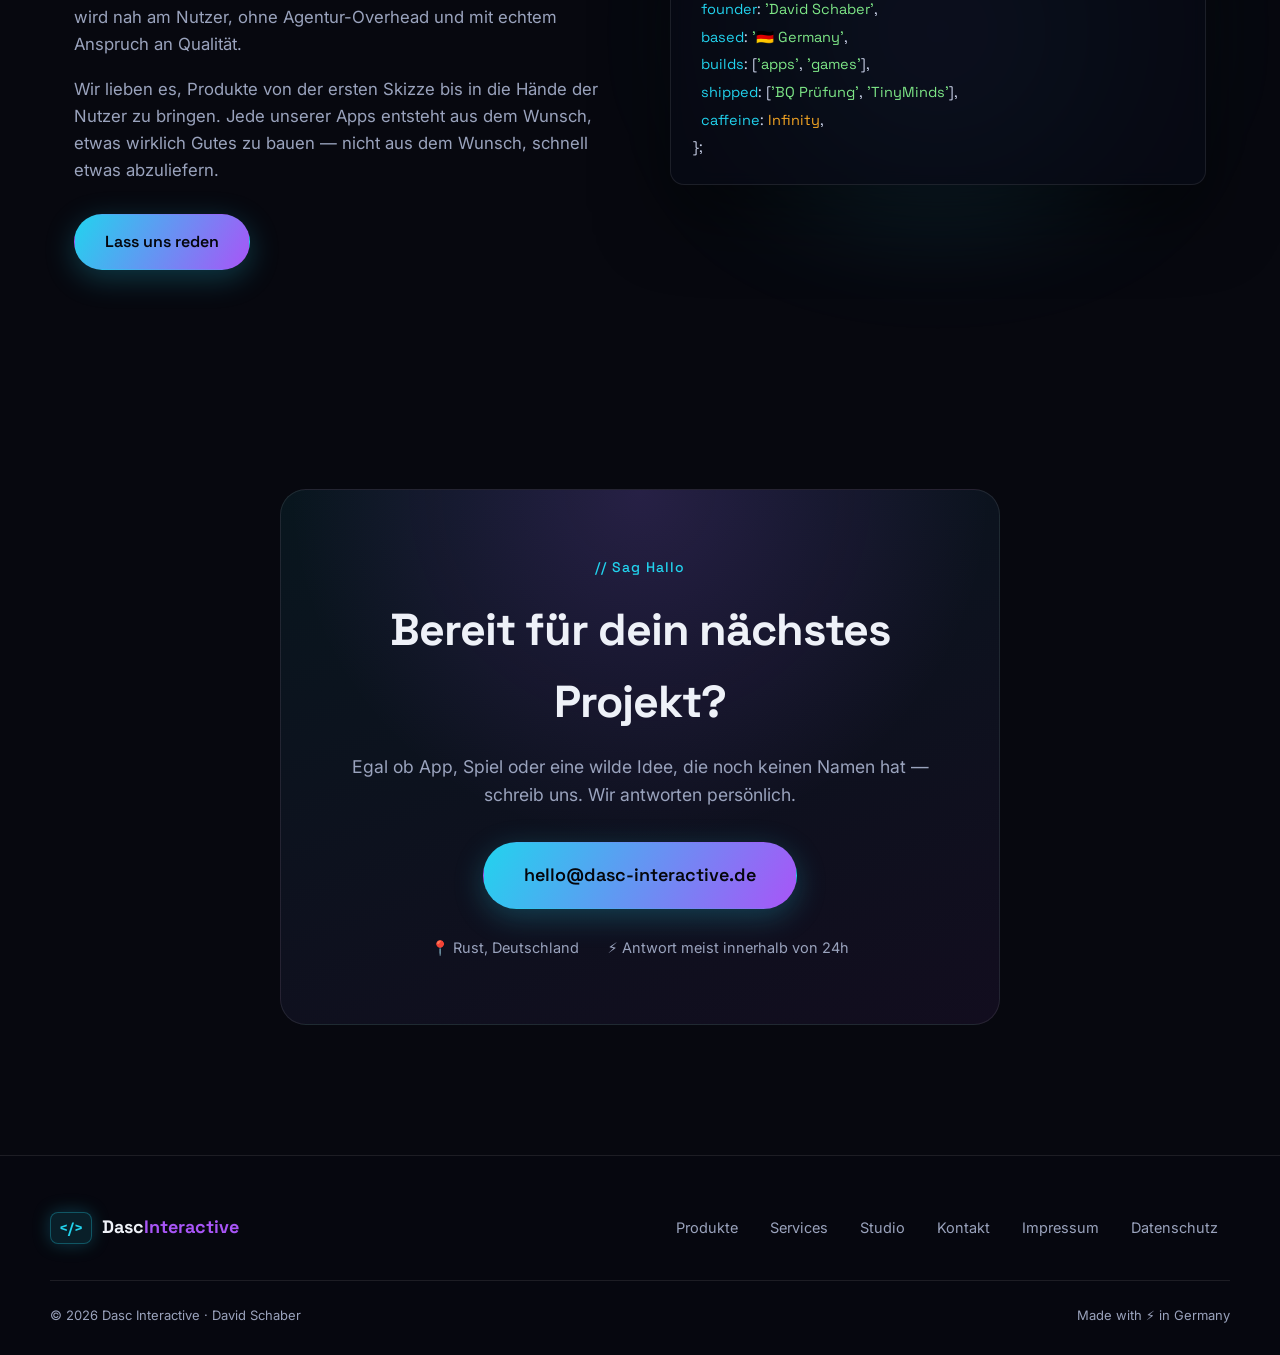
==== commit 092f1734: "Polish: real app icons, focus-visible, larger touch targets, og:image - Replace emoji product icons " ====
--- a/index.html
+++ b/index.html
@@ -12,6 +12,13 @@
   <meta property="og:title" content="Dasc Interactive — Apps & Spiele aus Leidenschaft" />
   <meta property="og:description" content="Unabhängiges Studio für Apps & Spiele. Eigene Produkte & Auftragsentwicklung." />
   <meta property="og:url" content="https://dasc-interactive.de" />
+  <meta property="og:image" content="https://dasc-interactive.de/assets/og-image.png" />
+  <meta property="og:image:width" content="1200" />
+  <meta property="og:image:height" content="630" />
+  <meta name="twitter:card" content="summary_large_image" />
+  <meta name="twitter:title" content="Dasc Interactive — Apps & Spiele aus Leidenschaft" />
+  <meta name="twitter:description" content="Unabhängiges Studio für Apps & Spiele. Eigene Produkte & Auftragsentwicklung." />
+  <meta name="twitter:image" content="https://dasc-interactive.de/assets/og-image.png" />
 
   <link rel="icon" href="favicon.svg" type="image/svg+xml" />
   <link rel="preconnect" href="https://fonts.googleapis.com" />
@@ -118,7 +125,7 @@
         <article class="product-card tilt reveal" style="--glow:#3b82f6;--glow2:#22d3ee;">
           <div class="card-shine"></div>
           <div class="product-top">
-            <div class="product-icon" style="background:linear-gradient(135deg,#3755B4,#22d3ee);">📘</div>
+            <div class="product-icon product-icon-img"><img src="assets/bq-icon.png" alt="BQ Prüfung App-Icon" width="58" height="58" loading="lazy" /></div>
             <span class="product-tag live">● Live</span>
           </div>
           <h3>BQ Prüfung</h3>
@@ -139,7 +146,7 @@
         <article class="product-card tilt reveal" style="--glow:#e8816e;--glow2:#f5a623;">
           <div class="card-shine"></div>
           <div class="product-top">
-            <div class="product-icon" style="background:linear-gradient(135deg,#e8816e,#f5a623);">🌱</div>
+            <div class="product-icon product-icon-img"><img src="assets/tinyminds-icon.png" alt="TinyMinds App-Icon" width="58" height="58" loading="lazy" /></div>
             <span class="product-tag live">● Live</span>
           </div>
           <h3>TinyMinds</h3>
--- a/styles.css
+++ b/styles.css
@@ -37,6 +37,10 @@
 a { color: inherit; text-decoration: none; }
 section { position: relative; z-index: 2; }
 
+/* keyboard focus visibility */
+:focus-visible { outline: 2px solid var(--cyan); outline-offset: 3px; border-radius: 6px; }
+.btn:focus-visible, .nav-cta:focus-visible { outline-offset: 4px; }
+
 /* ============ BACKGROUND ============ */
 #bg-canvas {
   position: fixed; inset: 0; z-index: 0;
@@ -228,6 +232,9 @@
 .product-top { display: flex; align-items: center; justify-content: space-between; margin-bottom: 20px; }
 .product-icon { width: 58px; height: 58px; border-radius: 15px; display: grid; place-items: center; font-size: 28px;
   box-shadow: 0 8px 24px rgba(0,0,0,0.35); }
+.product-icon-img { background: none; box-shadow: none; overflow: hidden; }
+.product-icon-img img { width: 58px; height: 58px; border-radius: 15px; display: block; object-fit: cover;
+  box-shadow: 0 8px 24px rgba(0,0,0,0.35); }
 .product-tag { font-size: 12px; font-weight: 600; padding: 5px 12px; border-radius: 999px; }
 .product-tag.live { color: #34d399; background: rgba(52,211,153,0.12); border: 1px solid rgba(52,211,153,0.3); }
 .product-tag.soon-tag { color: var(--magenta); background: rgba(217,70,239,0.12); border: 1px solid rgba(217,70,239,0.3); }
@@ -236,9 +243,10 @@
 .product-feats { list-style: none; display: flex; flex-wrap: wrap; gap: 8px; margin-bottom: 22px; }
 .product-feats li { font-size: 12.5px; padding: 5px 11px; border-radius: 8px; background: var(--surface-2);
   border: 1px solid var(--border); color: var(--text-dim); }
-.product-actions { display: flex; gap: 18px; flex-wrap: wrap; }
-.card-link { font-weight: 600; font-size: 14.5px; color: var(--cyan); transition: gap .25s, color .25s; }
-.card-link:hover { color: var(--text); }
+.product-actions { display: flex; gap: 10px; flex-wrap: wrap; }
+.card-link { font-weight: 600; font-size: 14.5px; color: var(--cyan); transition: color .25s, background .25s;
+  display: inline-flex; align-items: center; min-height: 44px; padding: 6px 12px; margin: 0 -4px; border-radius: 10px; }
+.card-link:hover { color: var(--text); background: var(--surface-2); }
 .product-card.soon { opacity: .92; }
 
 /* ============ SERVICES ============ */
@@ -286,8 +294,9 @@
   background: rgba(7,8,15,0.6); }
 .footer-inner { max-width: var(--maxw); margin: 0 auto; display: flex; align-items: center; justify-content: space-between; gap: 24px; flex-wrap: wrap; }
 .footer-brand { display: flex; align-items: center; gap: 10px; font-family: 'Space Grotesk'; font-weight: 700; font-size: 18px; }
-.footer-links { display: flex; gap: 24px; flex-wrap: wrap; }
-.footer-links a { color: var(--text-dim); font-size: 14.5px; transition: color .25s; }
+.footer-links { display: flex; gap: 8px; flex-wrap: wrap; }
+.footer-links a { color: var(--text-dim); font-size: 14.5px; transition: color .25s;
+  display: inline-flex; align-items: center; min-height: 44px; padding: 0 12px; }
 .footer-links a:hover { color: var(--cyan); }
 .footer-bottom { max-width: var(--maxw); margin: 30px auto 0; padding-top: 24px; border-top: 1px solid var(--border);
   display: flex; justify-content: space-between; gap: 16px; flex-wrap: wrap; color: var(--text-dim); font-size: 13px; }
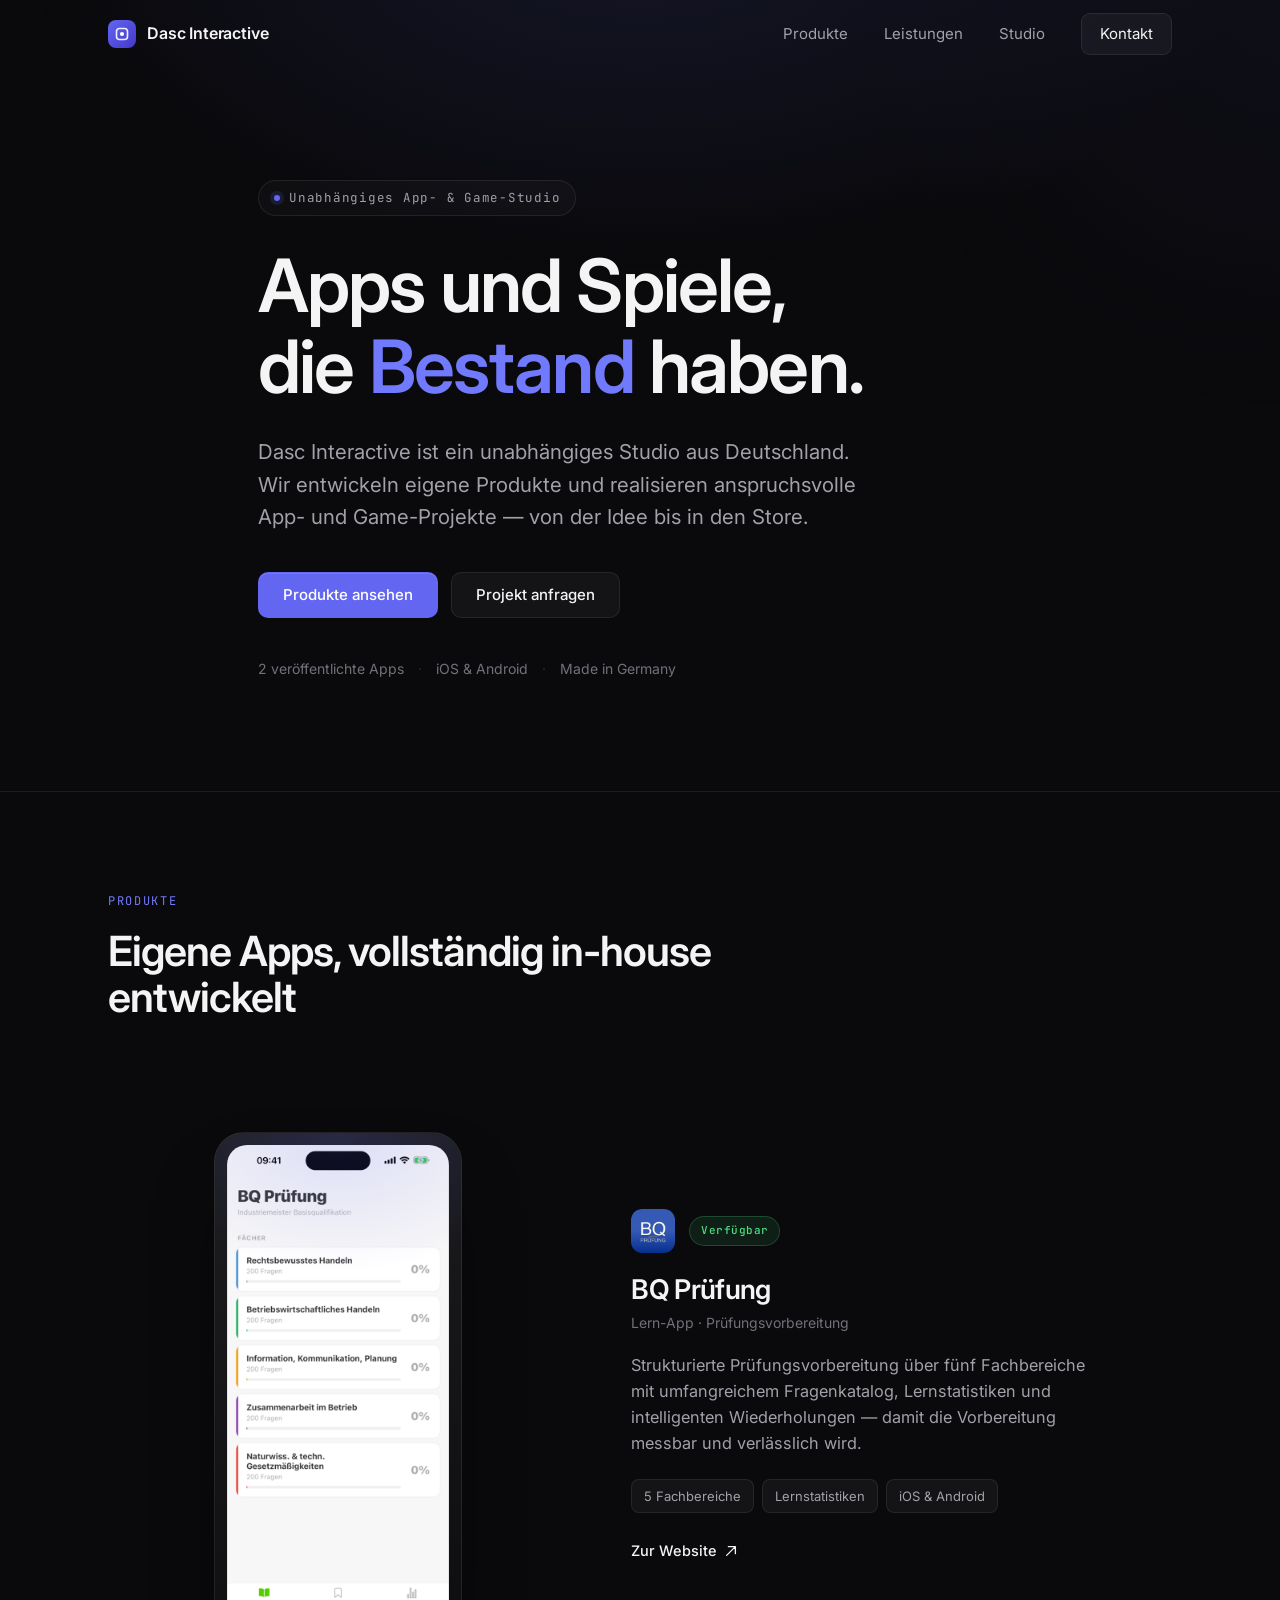
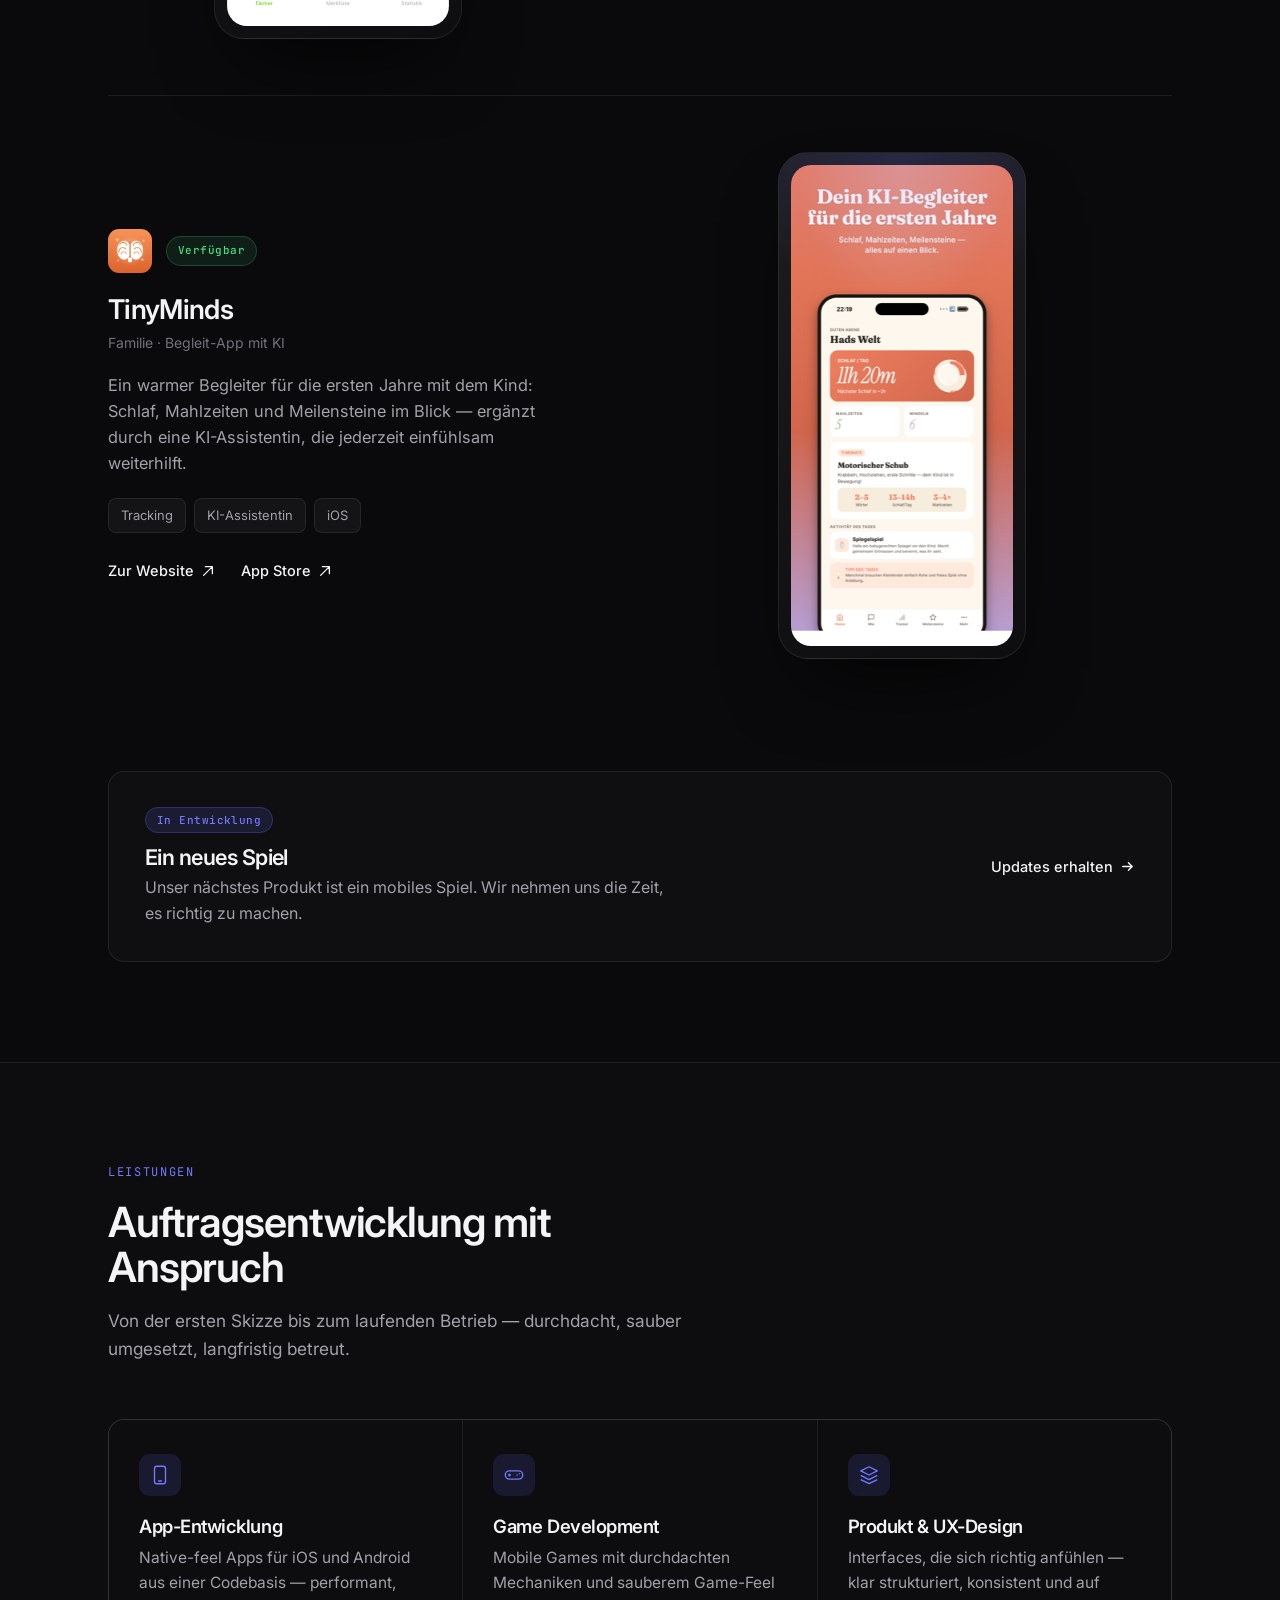
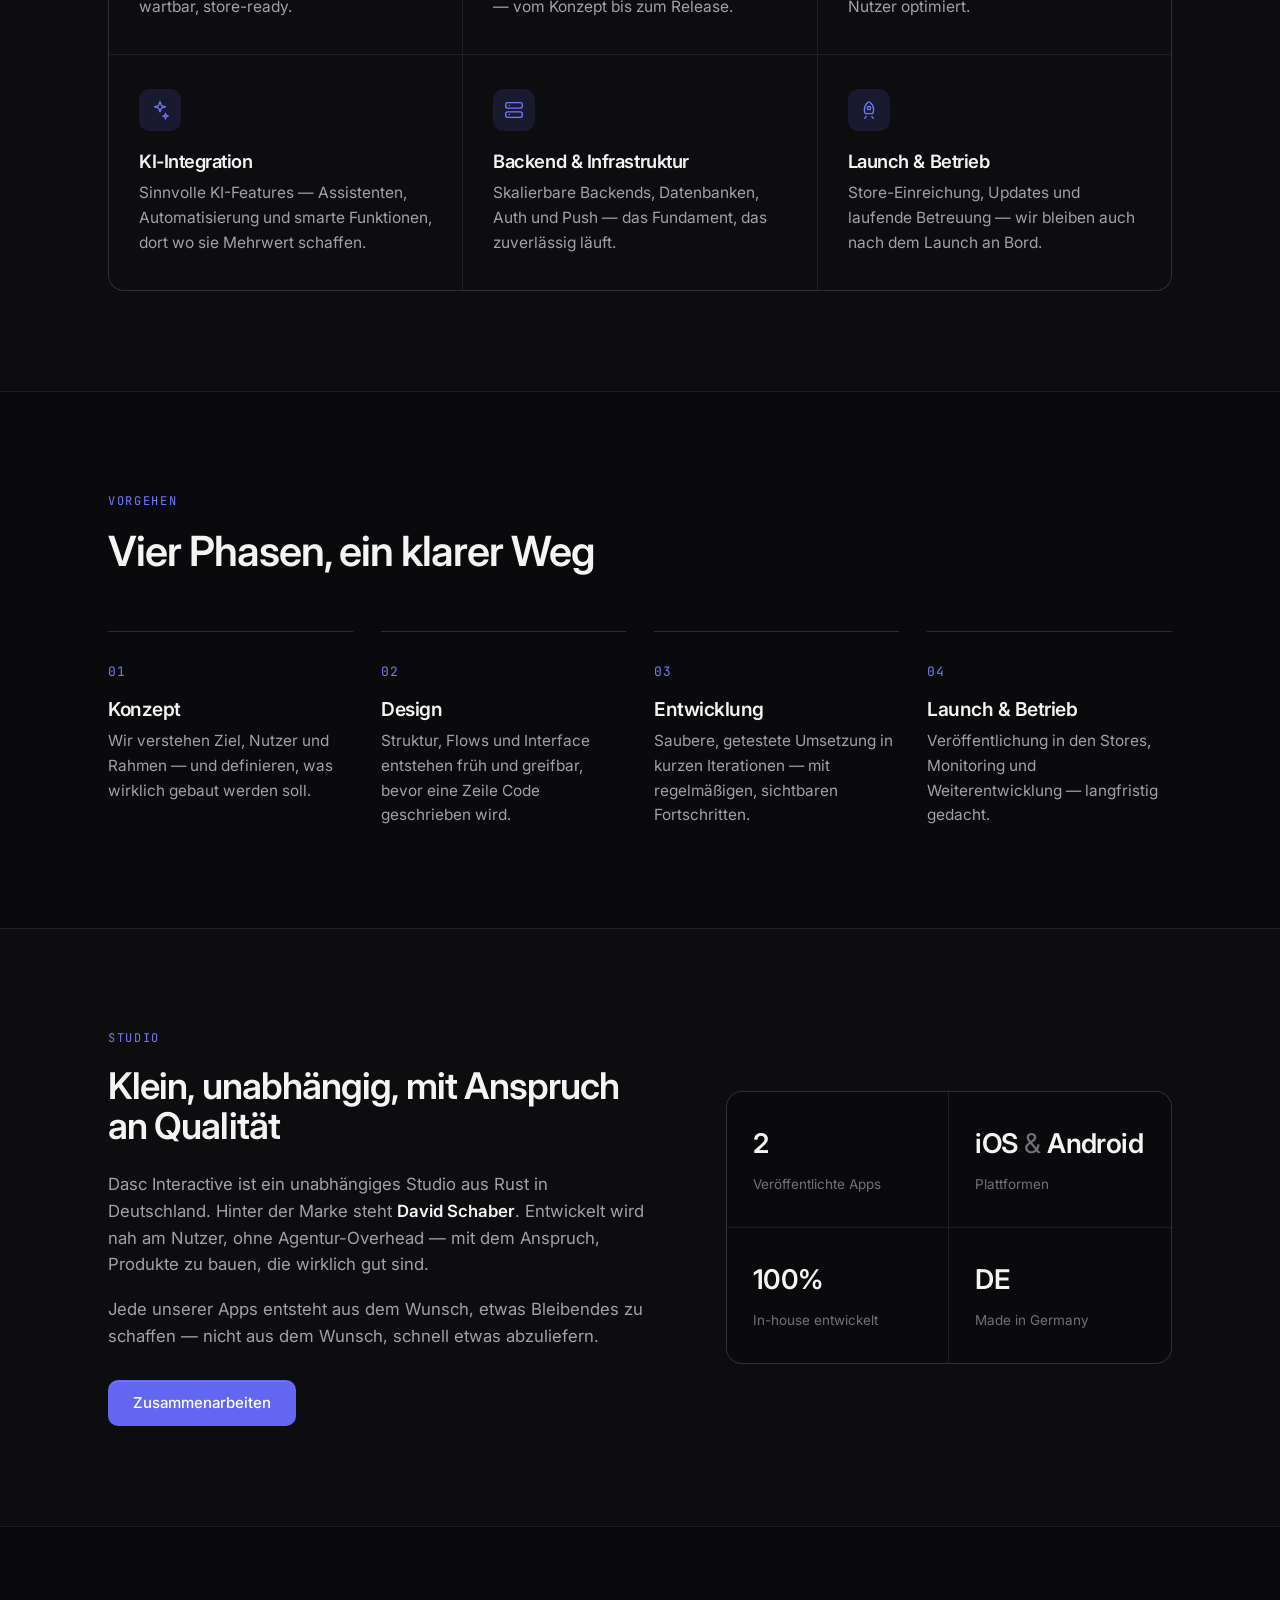
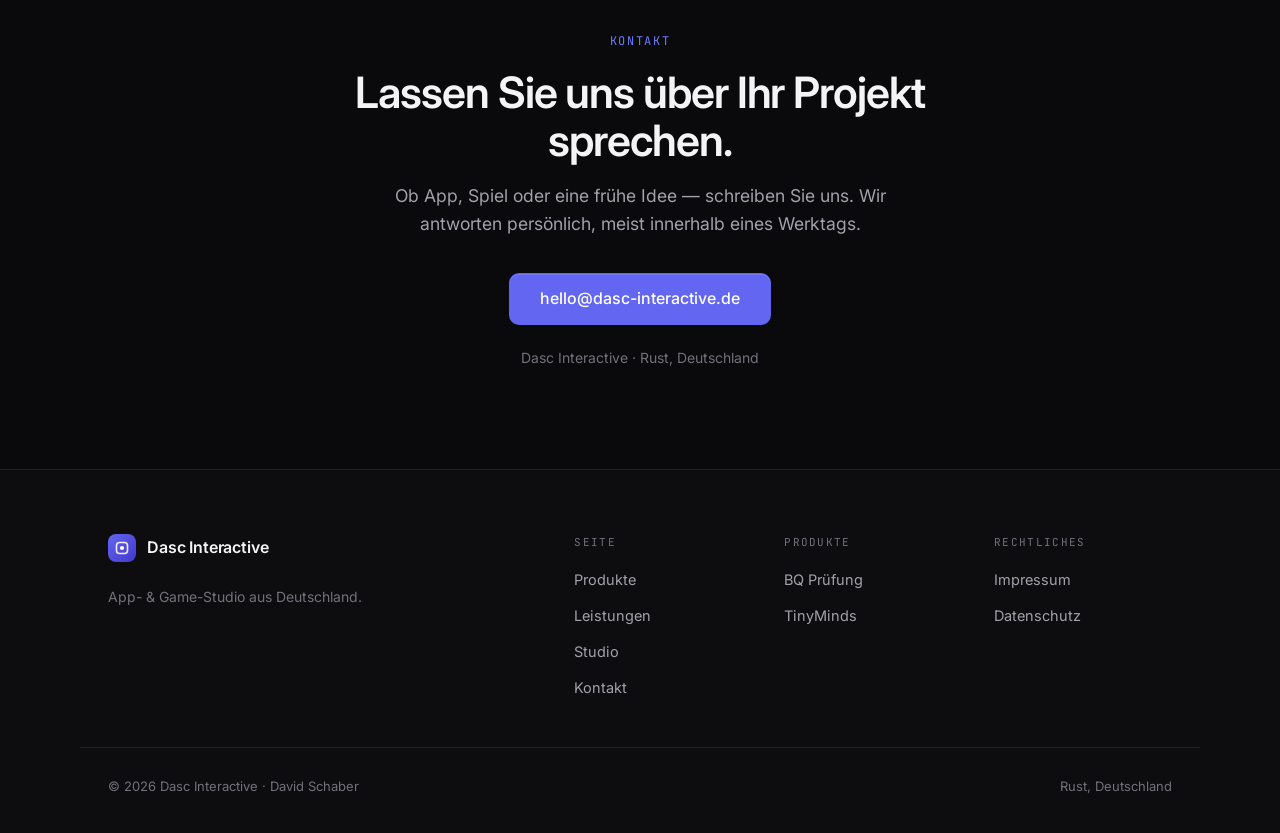
==== commit 29f96b91: "Redesign: professional dark studio site (indigo, refined) Complete visual overhaul away from neon/ga" ====
--- a/index.html
+++ b/index.html
@@ -3,305 +3,299 @@
 <head>
   <meta charset="UTF-8" />
   <meta name="viewport" content="width=device-width, initial-scale=1.0" />
-  <title>Dasc Interactive — Apps & Spiele aus Leidenschaft</title>
-  <meta name="description" content="Dasc Interactive ist ein unabhängiges Studio für Apps & Spiele. Wir entwickeln eigene Produkte wie BQ Prüfung und TinyMinds und realisieren App- und Game-Projekte auf Auftrag." />
-  <meta name="theme-color" content="#07080f" />
-
-  <!-- Open Graph -->
+  <title>Dasc Interactive — App- & Game-Studio</title>
+  <meta name="description" content="Dasc Interactive ist ein unabhängiges App- und Game-Studio aus Deutschland. Wir entwickeln eigene Produkte wie BQ Prüfung und TinyMinds und realisieren anspruchsvolle Projekte auf Auftrag." />
+  <meta name="theme-color" content="#0a0a0c" />
+
   <meta property="og:type" content="website" />
-  <meta property="og:title" content="Dasc Interactive — Apps & Spiele aus Leidenschaft" />
-  <meta property="og:description" content="Unabhängiges Studio für Apps & Spiele. Eigene Produkte & Auftragsentwicklung." />
+  <meta property="og:title" content="Dasc Interactive — App- & Game-Studio" />
+  <meta property="og:description" content="Unabhängiges App- und Game-Studio aus Deutschland. Eigene Produkte & Auftragsentwicklung." />
   <meta property="og:url" content="https://dasc-interactive.de" />
   <meta property="og:image" content="https://dasc-interactive.de/assets/og-image.png" />
   <meta property="og:image:width" content="1200" />
   <meta property="og:image:height" content="630" />
   <meta name="twitter:card" content="summary_large_image" />
-  <meta name="twitter:title" content="Dasc Interactive — Apps & Spiele aus Leidenschaft" />
-  <meta name="twitter:description" content="Unabhängiges Studio für Apps & Spiele. Eigene Produkte & Auftragsentwicklung." />
+  <meta name="twitter:title" content="Dasc Interactive — App- & Game-Studio" />
+  <meta name="twitter:description" content="Unabhängiges App- und Game-Studio aus Deutschland. Eigene Produkte & Auftragsentwicklung." />
   <meta name="twitter:image" content="https://dasc-interactive.de/assets/og-image.png" />
 
   <link rel="icon" href="favicon.svg" type="image/svg+xml" />
   <link rel="preconnect" href="https://fonts.googleapis.com" />
   <link rel="preconnect" href="https://fonts.gstatic.com" crossorigin />
-  <link href="https://fonts.googleapis.com/css2?family=Space+Grotesk:wght@400;500;600;700&family=Inter:wght@400;500;600&display=swap" rel="stylesheet" />
+  <link href="https://fonts.googleapis.com/css2?family=Inter:wght@400;500;600;700&family=JetBrains+Mono:wght@500&display=swap" rel="stylesheet" />
   <link rel="stylesheet" href="styles.css" />
 </head>
-<body>
-  <!-- animated background -->
-  <canvas id="bg-canvas" aria-hidden="true"></canvas>
-  <div class="grid-overlay" aria-hidden="true"></div>
-  <div class="cursor-glow" aria-hidden="true"></div>
-
-  <!-- progress bar -->
-  <div class="scroll-progress" id="scroll-progress" aria-hidden="true"></div>
+<body id="top">
+  <div class="bg-glow" aria-hidden="true"></div>
 
   <!-- NAV -->
   <header class="nav" id="nav">
-    <div class="nav-inner">
-      <a href="#top" class="logo">
-        <span class="logo-mark">&lt;/&gt;</span>
-        <span class="logo-text">Dasc<span class="logo-accent">Interactive</span></span>
+    <div class="container nav-inner">
+      <a href="#top" class="logo" aria-label="Dasc Interactive — Startseite">
+        <span class="logo-mark" aria-hidden="true">
+          <svg viewBox="0 0 28 28" fill="none" xmlns="http://www.w3.org/2000/svg">
+            <rect width="28" height="28" rx="8" fill="url(#lg)"/>
+            <rect x="8.5" y="8.5" width="11" height="11" rx="3" stroke="white" stroke-opacity="0.9" stroke-width="1.6"/>
+            <circle cx="14" cy="14" r="2.1" fill="white"/>
+            <defs><linearGradient id="lg" x1="0" y1="0" x2="28" y2="28" gradientUnits="userSpaceOnUse"><stop stop-color="#6366f1"/><stop offset="1" stop-color="#4338ca"/></linearGradient></defs>
+          </svg>
+        </span>
+        <span class="logo-text">Dasc Interactive</span>
       </a>
-      <nav class="nav-links" id="nav-links">
-        <a href="#products">Produkte</a>
-        <a href="#services">Services</a>
+      <nav class="nav-links" id="nav-links" aria-label="Hauptnavigation">
+        <a href="#produkte">Produkte</a>
+        <a href="#leistungen">Leistungen</a>
         <a href="#studio">Studio</a>
-        <a href="#contact" class="nav-cta">Kontakt</a>
+        <a href="#kontakt" class="nav-cta">Kontakt</a>
       </nav>
-      <button class="nav-toggle" id="nav-toggle" aria-label="Menü öffnen">
-        <span></span><span></span><span></span>
+      <button class="nav-toggle" id="nav-toggle" aria-label="Menü öffnen" aria-expanded="false">
+        <span></span><span></span>
       </button>
     </div>
   </header>
 
-  <main id="top">
+  <main>
     <!-- HERO -->
     <section class="hero">
-      <div class="hero-content">
-        <div class="badge reveal">
-          <span class="badge-dot"></span> Independent App &amp; Game Studio
-        </div>
-        <h1 class="hero-title reveal">
-          Wir bauen <span class="grad-text">Apps</span> &amp;
-          <span class="grad-text grad-text-2">Spiele</span>,<br />
-          die hängen bleiben.
-        </h1>
+      <div class="container hero-inner">
+        <p class="eyebrow reveal"><span class="eyebrow-dot"></span>Unabhängiges App- &amp; Game-Studio</p>
+        <h1 class="hero-title reveal">Apps und Spiele,<br />die <span class="accent">Bestand</span> haben.</h1>
         <p class="hero-sub reveal">
-          Dasc Interactive ist ein unabhängiges Studio aus Deutschland.
-          Wir entwickeln eigene Produkte — und realisieren deine Idee
-          vom ersten Prototyp bis in den App Store.
+          Dasc Interactive ist ein unabhängiges Studio aus Deutschland. Wir entwickeln
+          eigene Produkte und realisieren anspruchsvolle App- und Game-Projekte —
+          von der Idee bis in den Store.
         </p>
         <div class="hero-actions reveal">
-          <a href="#products" class="btn btn-primary magnetic">Produkte ansehen</a>
-          <a href="#contact" class="btn btn-ghost magnetic">Projekt starten</a>
-        </div>
-
-        <div class="stats reveal">
-          <div class="stat">
-            <span class="stat-num" data-target="3" data-suffix="+">0</span>
-            <span class="stat-label">Eigene Apps</span>
-          </div>
-          <div class="stat-divider"></div>
-          <div class="stat">
-            <span class="stat-num" data-target="100" data-suffix="%">0</span>
-            <span class="stat-label">Made in Germany</span>
-          </div>
-          <div class="stat-divider"></div>
-          <div class="stat">
-            <span class="stat-num" data-target="2">0</span>
-            <span class="stat-label">iOS &amp; Android</span>
-          </div>
-        </div>
-      </div>
-      <div class="scroll-hint" aria-hidden="true">
-        <span></span> scroll
-      </div>
-    </section>
-
-    <!-- marquee -->
-    <div class="marquee" aria-hidden="true">
-      <div class="marquee-track">
-        <span>React Native</span><span>•</span><span>Expo</span><span>•</span>
-        <span>Game Design</span><span>•</span><span>UX / UI</span><span>•</span>
-        <span>KI-Integration</span><span>•</span><span>App Store</span><span>•</span>
-        <span>Backend</span><span>•</span><span>Push &amp; Notifications</span><span>•</span>
-        <span>React Native</span><span>•</span><span>Expo</span><span>•</span>
-        <span>Game Design</span><span>•</span><span>UX / UI</span><span>•</span>
-        <span>KI-Integration</span><span>•</span><span>App Store</span><span>•</span>
-        <span>Backend</span><span>•</span><span>Push &amp; Notifications</span><span>•</span>
-      </div>
-    </div>
+          <a href="#produkte" class="btn btn-primary">Produkte ansehen</a>
+          <a href="#kontakt" class="btn btn-secondary">Projekt anfragen</a>
+        </div>
+        <div class="hero-meta reveal">
+          <span>2 veröffentlichte Apps</span>
+          <span class="dot">·</span>
+          <span>iOS &amp; Android</span>
+          <span class="dot">·</span>
+          <span>Made in Germany</span>
+        </div>
+      </div>
+    </section>
 
     <!-- PRODUCTS -->
-    <section class="section" id="products">
-      <div class="section-head reveal">
-        <span class="eyebrow">// Unsere Produkte</span>
-        <h2>Apps, die wir selbst gebaut haben</h2>
-        <p>Von der ersten Idee bis zum Release — komplett in-house entwickelt.</p>
-      </div>
-
-      <div class="products-grid">
+    <section class="section" id="produkte">
+      <div class="container">
+        <div class="section-head reveal">
+          <p class="label">Produkte</p>
+          <h2>Eigene Apps, vollständig in-house entwickelt</h2>
+        </div>
+
         <!-- BQ Prüfung -->
-        <article class="product-card tilt reveal" style="--glow:#3b82f6;--glow2:#22d3ee;">
-          <div class="card-shine"></div>
-          <div class="product-top">
-            <div class="product-icon product-icon-img"><img src="assets/bq-icon.png" alt="BQ Prüfung App-Icon" width="58" height="58" loading="lazy" /></div>
-            <span class="product-tag live">● Live</span>
-          </div>
-          <h3>BQ Prüfung</h3>
-          <p class="product-desc">
-            Die smarte Lern-App zur Prüfungsvorbereitung. Über 5 Fächer,
-            tausende Fragen, Lernstatistiken, Streaks &amp; tägliche Erinnerungen —
-            damit du die Prüfung souverän bestehst.
+        <article class="work reveal">
+          <div class="work-media">
+            <div class="device">
+              <img src="assets/screens/bq-home.png" alt="Screenshot der BQ Prüfung App – Startbildschirm" loading="lazy" />
+            </div>
+          </div>
+          <div class="work-body">
+            <div class="work-top">
+              <img class="work-icon" src="assets/bq-icon.png" alt="" width="44" height="44" loading="lazy" />
+              <span class="status status-live">Verfügbar</span>
+            </div>
+            <h3>BQ Prüfung</h3>
+            <p class="work-cat">Lern-App · Prüfungsvorbereitung</p>
+            <p class="work-desc">
+              Strukturierte Prüfungsvorbereitung über fünf Fachbereiche mit umfangreichem
+              Fragenkatalog, Lernstatistiken und intelligenten Wiederholungen — damit die
+              Vorbereitung messbar und verlässlich wird.
+            </p>
+            <ul class="chips">
+              <li>5 Fachbereiche</li><li>Lernstatistiken</li><li>iOS &amp; Android</li>
+            </ul>
+            <div class="work-links">
+              <a href="https://bqpruefung.de" target="_blank" rel="noopener" class="link-arrow">Zur Website<svg viewBox="0 0 16 16" aria-hidden="true"><path d="M5 3h8v8M13 3 3 13" stroke="currentColor" stroke-width="1.5" fill="none" stroke-linecap="round" stroke-linejoin="round"/></svg></a>
+            </div>
+          </div>
+        </article>
+
+        <!-- TinyMinds -->
+        <article class="work work-reverse reveal">
+          <div class="work-media">
+            <div class="device">
+              <img src="assets/screens/tinyminds-home.png" alt="Screenshot der TinyMinds App – Startbildschirm" loading="lazy" />
+            </div>
+          </div>
+          <div class="work-body">
+            <div class="work-top">
+              <img class="work-icon" src="assets/tinyminds-icon.png" alt="" width="44" height="44" loading="lazy" />
+              <span class="status status-live">Verfügbar</span>
+            </div>
+            <h3>TinyMinds</h3>
+            <p class="work-cat">Familie · Begleit-App mit KI</p>
+            <p class="work-desc">
+              Ein warmer Begleiter für die ersten Jahre mit dem Kind: Schlaf, Mahlzeiten und
+              Meilensteine im Blick — ergänzt durch eine KI-Assistentin, die jederzeit
+              einfühlsam weiterhilft.
+            </p>
+            <ul class="chips">
+              <li>Tracking</li><li>KI-Assistentin</li><li>iOS</li>
+            </ul>
+            <div class="work-links">
+              <a href="https://tiny-minds.de" target="_blank" rel="noopener" class="link-arrow">Zur Website<svg viewBox="0 0 16 16" aria-hidden="true"><path d="M5 3h8v8M13 3 3 13" stroke="currentColor" stroke-width="1.5" fill="none" stroke-linecap="round" stroke-linejoin="round"/></svg></a>
+              <a href="https://apps.apple.com/app/tinyminds/id6761198383" target="_blank" rel="noopener" class="link-arrow">App Store<svg viewBox="0 0 16 16" aria-hidden="true"><path d="M5 3h8v8M13 3 3 13" stroke="currentColor" stroke-width="1.5" fill="none" stroke-linecap="round" stroke-linejoin="round"/></svg></a>
+            </div>
+          </div>
+        </article>
+
+        <!-- Next -->
+        <div class="next-card reveal">
+          <div>
+            <span class="status status-soon">In Entwicklung</span>
+            <h3>Ein neues Spiel</h3>
+            <p>Unser nächstes Produkt ist ein mobiles Spiel. Wir nehmen uns die Zeit, es richtig zu machen.</p>
+          </div>
+          <a href="#kontakt" class="link-arrow">Updates erhalten<svg viewBox="0 0 16 16" aria-hidden="true"><path d="M3 8h10M9 4l4 4-4 4" stroke="currentColor" stroke-width="1.5" fill="none" stroke-linecap="round" stroke-linejoin="round"/></svg></a>
+        </div>
+      </div>
+    </section>
+
+    <!-- LEISTUNGEN -->
+    <section class="section section-alt" id="leistungen">
+      <div class="container">
+        <div class="section-head reveal">
+          <p class="label">Leistungen</p>
+          <h2>Auftragsentwicklung mit Anspruch</h2>
+          <p class="section-lead">Von der ersten Skizze bis zum laufenden Betrieb — durchdacht, sauber umgesetzt, langfristig betreut.</p>
+        </div>
+        <div class="cap-grid">
+          <div class="cap reveal">
+            <span class="cap-ico" aria-hidden="true"><svg viewBox="0 0 24 24" fill="none"><rect x="6" y="2.5" width="12" height="19" rx="2.5" stroke="currentColor" stroke-width="1.5"/><path d="M10.5 18.5h3" stroke="currentColor" stroke-width="1.5" stroke-linecap="round"/></svg></span>
+            <h3>App-Entwicklung</h3>
+            <p>Native-feel Apps für iOS und Android aus einer Codebasis — performant, wartbar, store-ready.</p>
+          </div>
+          <div class="cap reveal">
+            <span class="cap-ico" aria-hidden="true"><svg viewBox="0 0 24 24" fill="none"><rect x="2.5" y="7.5" width="19" height="9" rx="4.5" stroke="currentColor" stroke-width="1.5"/><path d="M7 11v2M6 12h2M15.5 12h.01M18 10.5h.01" stroke="currentColor" stroke-width="1.5" stroke-linecap="round"/></svg></span>
+            <h3>Game Development</h3>
+            <p>Mobile Games mit durchdachten Mechaniken und sauberem Game-Feel — vom Konzept bis zum Release.</p>
+          </div>
+          <div class="cap reveal">
+            <span class="cap-ico" aria-hidden="true"><svg viewBox="0 0 24 24" fill="none"><path d="M12 3 3 7.5l9 4.5 9-4.5L12 3Z" stroke="currentColor" stroke-width="1.5" stroke-linejoin="round"/><path d="M3 12.5 12 17l9-4.5M3 17l9 4.5L21 17" stroke="currentColor" stroke-width="1.5" stroke-linejoin="round"/></svg></span>
+            <h3>Produkt &amp; UX-Design</h3>
+            <p>Interfaces, die sich richtig anfühlen — klar strukturiert, konsistent und auf Nutzer optimiert.</p>
+          </div>
+          <div class="cap reveal">
+            <span class="cap-ico" aria-hidden="true"><svg viewBox="0 0 24 24" fill="none"><path d="m12 3 1.6 4.2 4.4 1.3-4.4 1.3L12 14l-1.6-4.2L6 8.5l4.4-1.3L12 3Z" stroke="currentColor" stroke-width="1.4" stroke-linejoin="round"/><path d="M18 15.5 18.7 18l2.3.7-2.3.7L18 22l-.7-2.6-2.3-.7 2.3-.7.7-2.5Z" stroke="currentColor" stroke-width="1.3" stroke-linejoin="round"/></svg></span>
+            <h3>KI-Integration</h3>
+            <p>Sinnvolle KI-Features — Assistenten, Automatisierung und smarte Funktionen, dort wo sie Mehrwert schaffen.</p>
+          </div>
+          <div class="cap reveal">
+            <span class="cap-ico" aria-hidden="true"><svg viewBox="0 0 24 24" fill="none"><rect x="3" y="4" width="18" height="6" rx="2" stroke="currentColor" stroke-width="1.5"/><rect x="3" y="14" width="18" height="6" rx="2" stroke="currentColor" stroke-width="1.5"/><path d="M7 7h.01M7 17h.01" stroke="currentColor" stroke-width="1.6" stroke-linecap="round"/></svg></span>
+            <h3>Backend &amp; Infrastruktur</h3>
+            <p>Skalierbare Backends, Datenbanken, Auth und Push — das Fundament, das zuverlässig läuft.</p>
+          </div>
+          <div class="cap reveal">
+            <span class="cap-ico" aria-hidden="true"><svg viewBox="0 0 24 24" fill="none"><path d="M12 3c3.5 2 5 5.5 5 9 0 1.6-.4 3-1 4H8c-.6-1-1-2.4-1-4 0-3.5 1.5-7 5-9Z" stroke="currentColor" stroke-width="1.5" stroke-linejoin="round"/><circle cx="12" cy="10" r="1.8" stroke="currentColor" stroke-width="1.5"/><path d="M9 19c-1 .8-1.5 2-1.5 2M15 19c1 .8 1.5 2 1.5 2" stroke="currentColor" stroke-width="1.5" stroke-linecap="round"/></svg></span>
+            <h3>Launch &amp; Betrieb</h3>
+            <p>Store-Einreichung, Updates und laufende Betreuung — wir bleiben auch nach dem Launch an Bord.</p>
+          </div>
+        </div>
+      </div>
+    </section>
+
+    <!-- APPROACH -->
+    <section class="section">
+      <div class="container">
+        <div class="section-head reveal">
+          <p class="label">Vorgehen</p>
+          <h2>Vier Phasen, ein klarer Weg</h2>
+        </div>
+        <div class="steps">
+          <div class="step reveal"><span class="step-no">01</span><h3>Konzept</h3><p>Wir verstehen Ziel, Nutzer und Rahmen — und definieren, was wirklich gebaut werden soll.</p></div>
+          <div class="step reveal"><span class="step-no">02</span><h3>Design</h3><p>Struktur, Flows und Interface entstehen früh und greifbar, bevor eine Zeile Code geschrieben wird.</p></div>
+          <div class="step reveal"><span class="step-no">03</span><h3>Entwicklung</h3><p>Saubere, getestete Umsetzung in kurzen Iterationen — mit regelmäßigen, sichtbaren Fortschritten.</p></div>
+          <div class="step reveal"><span class="step-no">04</span><h3>Launch &amp; Betrieb</h3><p>Veröffentlichung in den Stores, Monitoring und Weiterentwicklung — langfristig gedacht.</p></div>
+        </div>
+      </div>
+    </section>
+
+    <!-- STUDIO -->
+    <section class="section section-alt" id="studio">
+      <div class="container studio-inner">
+        <div class="reveal">
+          <p class="label">Studio</p>
+          <h2>Klein, unabhängig, mit Anspruch an Qualität</h2>
+          <p class="studio-text">
+            Dasc Interactive ist ein unabhängiges Studio aus Rust in Deutschland. Hinter der
+            Marke steht <strong>David Schaber</strong>. Entwickelt wird nah am Nutzer, ohne
+            Agentur-Overhead — mit dem Anspruch, Produkte zu bauen, die wirklich gut sind.
           </p>
-          <ul class="product-feats">
-            <li>5 Fachbereiche</li><li>Streaks &amp; Stats</li><li>iOS &amp; Android</li>
-          </ul>
-          <div class="product-actions">
-            <a href="https://bqpruefung.de" target="_blank" rel="noopener" class="card-link">Website →</a>
-          </div>
-        </article>
-
-        <!-- TinyMinds -->
-        <article class="product-card tilt reveal" style="--glow:#e8816e;--glow2:#f5a623;">
-          <div class="card-shine"></div>
-          <div class="product-top">
-            <div class="product-icon product-icon-img"><img src="assets/tinyminds-icon.png" alt="TinyMinds App-Icon" width="58" height="58" loading="lazy" /></div>
-            <span class="product-tag live">● Live</span>
-          </div>
-          <h3>TinyMinds</h3>
-          <p class="product-desc">
-            Der warme Begleiter für die ersten Jahre mit deinem Kind.
-            Schlaf, Mahlzeiten und Meilensteine im Blick — plus KI-Chat
-            mit „Mia", die nie schläft.
+          <p class="studio-text">
+            Jede unserer Apps entsteht aus dem Wunsch, etwas Bleibendes zu schaffen — nicht
+            aus dem Wunsch, schnell etwas abzuliefern.
           </p>
-          <ul class="product-feats">
-            <li>Baby-Tracking</li><li>KI-Assistentin</li><li>iOS</li>
-          </ul>
-          <div class="product-actions">
-            <a href="https://tiny-minds.de" target="_blank" rel="noopener" class="card-link">Website →</a>
-            <a href="https://apps.apple.com/app/tinyminds/id6761198383" target="_blank" rel="noopener" class="card-link">App Store →</a>
-          </div>
-        </article>
-
-        <!-- Coming soon -->
-        <article class="product-card tilt reveal soon" style="--glow:#a855f7;--glow2:#d946ef;">
-          <div class="card-shine"></div>
-          <div class="product-top">
-            <div class="product-icon" style="background:linear-gradient(135deg,#a855f7,#d946ef);">🎮</div>
-            <span class="product-tag soon-tag">In Arbeit</span>
-          </div>
-          <h3>Next Game</h3>
-          <p class="product-desc">
-            Unser nächstes Projekt ist ein Spiel — verspielt, fordernd und
-            mit dem typischen Dasc-Twist. Mehr verraten wir bald.
-          </p>
-          <ul class="product-feats">
-            <li>Mobile Game</li><li>Coming soon</li>
-          </ul>
-          <div class="product-actions">
-            <a href="#contact" class="card-link">Updates erhalten →</a>
-          </div>
-        </article>
-      </div>
-    </section>
-
-    <!-- SERVICES -->
-    <section class="section" id="services">
-      <div class="section-head reveal">
-        <span class="eyebrow">// Was wir für dich tun</span>
-        <h2>Auftragsentwicklung</h2>
-        <p>Du hast eine Idee? Wir bringen sie zum Laufen — sauber, schnell, durchdacht.</p>
-      </div>
-
-      <div class="services-grid">
-        <div class="service-card reveal">
-          <div class="service-ico">📱</div>
-          <h3>App-Entwicklung</h3>
-          <p>Native-feel Apps für iOS &amp; Android mit React Native &amp; Expo — eine Codebasis, beide Stores.</p>
-        </div>
-        <div class="service-card reveal">
-          <div class="service-ico">🕹️</div>
-          <h3>Game Development</h3>
-          <p>Mobile Games mit durchdachten Mechaniken, Game-Feel und Suchtfaktor — vom Konzept zum Release.</p>
-        </div>
-        <div class="service-card reveal">
-          <div class="service-ico">🎨</div>
-          <h3>UX &amp; UI Design</h3>
-          <p>Interfaces, die sich gut anfühlen. Klar, modern und auf Nutzer optimiert.</p>
-        </div>
-        <div class="service-card reveal">
-          <div class="service-ico">🤖</div>
-          <h3>KI-Integration</h3>
-          <p>Smarte Features mit KI — Chatbots, Assistenten und Automatisierung, sinnvoll eingebaut.</p>
-        </div>
-        <div class="service-card reveal">
-          <div class="service-ico">⚙️</div>
-          <h3>Backend &amp; Infrastruktur</h3>
-          <p>Skalierbare Backends, Datenbanken, Auth &amp; Push — das Fundament, das einfach läuft.</p>
-        </div>
-        <div class="service-card reveal">
-          <div class="service-ico">🚀</div>
-          <h3>Release &amp; Wartung</h3>
-          <p>App-Store-Einreichung, Updates und laufende Betreuung — wir lassen dich nach dem Launch nicht allein.</p>
-        </div>
-      </div>
-    </section>
-
-    <!-- STUDIO -->
-    <section class="section studio" id="studio">
-      <div class="studio-inner">
-        <div class="studio-text reveal">
-          <span class="eyebrow">// Das Studio</span>
-          <h2>Klein, unabhängig,<br /><span class="grad-text">mit Liebe zum Detail.</span></h2>
-          <p>
-            Dasc Interactive ist ein unabhängiges Studio aus Rust in Deutschland.
-            Hinter der Marke steht <strong>David Schaber</strong> — entwickelt wird
-            nah am Nutzer, ohne Agentur-Overhead und mit echtem Anspruch an Qualität.
-          </p>
-          <p>
-            Wir lieben es, Produkte von der ersten Skizze bis in die Hände der
-            Nutzer zu bringen. Jede unserer Apps entsteht aus dem Wunsch, etwas
-            wirklich Gutes zu bauen — nicht aus dem Wunsch, schnell etwas abzuliefern.
-          </p>
-          <a href="#contact" class="btn btn-primary magnetic">Lass uns reden</a>
-        </div>
-        <div class="studio-visual reveal" aria-hidden="true">
-          <div class="orb"></div>
-          <div class="code-window">
-            <div class="cw-bar"><span></span><span></span><span></span></div>
-            <pre><code><span class="c-key">const</span> studio = {
-  <span class="c-prop">name</span>: <span class="c-str">'Dasc Interactive'</span>,
-  <span class="c-prop">founder</span>: <span class="c-str">'David Schaber'</span>,
-  <span class="c-prop">based</span>: <span class="c-str">'🇩🇪 Germany'</span>,
-  <span class="c-prop">builds</span>: [<span class="c-str">'apps'</span>, <span class="c-str">'games'</span>],
-  <span class="c-prop">shipped</span>: [<span class="c-str">'BQ Prüfung'</span>, <span class="c-str">'TinyMinds'</span>],
-  <span class="c-prop">caffeine</span>: <span class="c-num">Infinity</span>,
-};</code></pre>
-          </div>
+          <a href="#kontakt" class="btn btn-primary">Zusammenarbeiten</a>
+        </div>
+        <div class="facts reveal">
+          <div class="fact"><span class="fact-num">2</span><span class="fact-label">Veröffentlichte Apps</span></div>
+          <div class="fact"><span class="fact-num">iOS<span class="fact-amp"> &amp; </span>Android</span><span class="fact-label">Plattformen</span></div>
+          <div class="fact"><span class="fact-num">100%</span><span class="fact-label">In-house entwickelt</span></div>
+          <div class="fact"><span class="fact-num">DE</span><span class="fact-label">Made in Germany</span></div>
         </div>
       </div>
     </section>
 
     <!-- CONTACT -->
-    <section class="section contact" id="contact">
-      <div class="contact-card reveal">
-        <span class="eyebrow">// Sag Hallo</span>
-        <h2>Bereit für dein nächstes Projekt?</h2>
-        <p>
-          Egal ob App, Spiel oder eine wilde Idee, die noch keinen Namen hat —
-          schreib uns. Wir antworten persönlich.
+    <section class="section" id="kontakt">
+      <div class="container contact-inner reveal">
+        <p class="label">Kontakt</p>
+        <h2>Lassen Sie uns über Ihr Projekt sprechen.</h2>
+        <p class="contact-lead">
+          Ob App, Spiel oder eine frühe Idee — schreiben Sie uns. Wir antworten persönlich,
+          meist innerhalb eines Werktags.
         </p>
-        <a href="mailto:hello@dasc-interactive.de" class="btn btn-primary btn-lg magnetic">
-          hello@dasc-interactive.de
-        </a>
-        <div class="contact-meta">
-          <span>📍 Rust, Deutschland</span>
-          <span>⚡ Antwort meist innerhalb von 24h</span>
-        </div>
+        <a href="mailto:hello@dasc-interactive.de" class="btn btn-primary btn-lg">hello@dasc-interactive.de</a>
+        <p class="contact-loc">Dasc Interactive · Rust, Deutschland</p>
       </div>
     </section>
   </main>
 
   <!-- FOOTER -->
   <footer class="footer">
-    <div class="footer-inner">
+    <div class="container footer-inner">
       <div class="footer-brand">
-        <span class="logo-mark">&lt;/&gt;</span>
-        <span class="logo-text">Dasc<span class="logo-accent">Interactive</span></span>
-      </div>
-      <nav class="footer-links">
-        <a href="#products">Produkte</a>
-        <a href="#services">Services</a>
-        <a href="#studio">Studio</a>
-        <a href="#contact">Kontakt</a>
-        <a href="impressum.html">Impressum</a>
-        <a href="datenschutz.html">Datenschutz</a>
+        <a href="#top" class="logo">
+          <span class="logo-mark" aria-hidden="true">
+            <svg viewBox="0 0 28 28" fill="none" xmlns="http://www.w3.org/2000/svg">
+              <rect width="28" height="28" rx="8" fill="url(#lg2)"/>
+              <rect x="8.5" y="8.5" width="11" height="11" rx="3" stroke="white" stroke-opacity="0.9" stroke-width="1.6"/>
+              <circle cx="14" cy="14" r="2.1" fill="white"/>
+              <defs><linearGradient id="lg2" x1="0" y1="0" x2="28" y2="28" gradientUnits="userSpaceOnUse"><stop stop-color="#6366f1"/><stop offset="1" stop-color="#4338ca"/></linearGradient></defs>
+            </svg>
+          </span>
+          <span class="logo-text">Dasc Interactive</span>
+        </a>
+        <p class="footer-tag">App- &amp; Game-Studio aus Deutschland.</p>
+      </div>
+      <nav class="footer-cols" aria-label="Footer">
+        <div class="footer-col">
+          <span class="footer-h">Seite</span>
+          <a href="#produkte">Produkte</a>
+          <a href="#leistungen">Leistungen</a>
+          <a href="#studio">Studio</a>
+          <a href="#kontakt">Kontakt</a>
+        </div>
+        <div class="footer-col">
+          <span class="footer-h">Produkte</span>
+          <a href="https://bqpruefung.de" target="_blank" rel="noopener">BQ Prüfung</a>
+          <a href="https://tiny-minds.de" target="_blank" rel="noopener">TinyMinds</a>
+        </div>
+        <div class="footer-col">
+          <span class="footer-h">Rechtliches</span>
+          <a href="impressum.html">Impressum</a>
+          <a href="datenschutz.html">Datenschutz</a>
+        </div>
       </nav>
     </div>
-    <div class="footer-bottom">
+    <div class="container footer-bottom">
       <span>© <span id="year"></span> Dasc Interactive · David Schaber</span>
-      <span>Made with ⚡ in Germany</span>
+      <span>Rust, Deutschland</span>
     </div>
   </footer>
 
--- a/styles.css
+++ b/styles.css
@@ -2,20 +2,21 @@
 *, *::before, *::after { margin: 0; padding: 0; box-sizing: border-box; }
 
 :root {
-  --bg: #07080f;
-  --bg-soft: #0c0e1a;
-  --surface: rgba(255, 255, 255, 0.04);
-  --surface-2: rgba(255, 255, 255, 0.06);
-  --border: rgba(255, 255, 255, 0.09);
-  --text: #eef1f8;
-  --text-dim: #9aa3bd;
-  --cyan: #22d3ee;
-  --purple: #a855f7;
-  --magenta: #d946ef;
-  --blue: #3b82f6;
-  --radius: 18px;
-  --maxw: 1180px;
-  --ease: cubic-bezier(0.16, 1, 0.3, 1);
+  --bg: #0a0a0c;
+  --bg-alt: #0d0d10;
+  --surface: rgba(255, 255, 255, 0.024);
+  --surface-2: rgba(255, 255, 255, 0.045);
+  --border: rgba(255, 255, 255, 0.08);
+  --border-2: rgba(255, 255, 255, 0.14);
+  --text: #f4f4f5;
+  --text-2: #a1a1aa;
+  --text-3: #71717a;
+  --accent: #6366f1;
+  --accent-hover: #717afc;
+  --accent-soft: rgba(99, 102, 241, 0.14);
+  --maxw: 1120px;
+  --ease: cubic-bezier(0.22, 1, 0.36, 1);
+  --radius: 16px;
 }
 
 html { scroll-behavior: smooth; }
@@ -27,305 +28,231 @@
   line-height: 1.6;
   overflow-x: hidden;
   -webkit-font-smoothing: antialiased;
-  cursor: default;
-}
-
-h1, h2, h3, .logo, .stat-num, .btn {
-  font-family: 'Space Grotesk', system-ui, sans-serif;
-}
-
+  text-rendering: optimizeLegibility;
+}
+
+h1, h2, h3 { font-weight: 600; letter-spacing: -0.025em; line-height: 1.1; }
 a { color: inherit; text-decoration: none; }
-section { position: relative; z-index: 2; }
-
-/* keyboard focus visibility */
-:focus-visible { outline: 2px solid var(--cyan); outline-offset: 3px; border-radius: 6px; }
-.btn:focus-visible, .nav-cta:focus-visible { outline-offset: 4px; }
-
-/* ============ BACKGROUND ============ */
-#bg-canvas {
-  position: fixed; inset: 0; z-index: 0;
-  width: 100%; height: 100%;
-}
-.grid-overlay {
-  position: fixed; inset: 0; z-index: 1; pointer-events: none;
-  background-image:
-    linear-gradient(rgba(255,255,255,0.025) 1px, transparent 1px),
-    linear-gradient(90deg, rgba(255,255,255,0.025) 1px, transparent 1px);
-  background-size: 54px 54px;
-  mask-image: radial-gradient(ellipse 80% 60% at 50% 0%, #000 40%, transparent 100%);
-  -webkit-mask-image: radial-gradient(ellipse 80% 60% at 50% 0%, #000 40%, transparent 100%);
-}
-body::before {
-  content: ""; position: fixed; inset: 0; z-index: 1; pointer-events: none;
+img { display: block; max-width: 100%; }
+.container { max-width: var(--maxw); margin: 0 auto; padding: 0 28px; }
+
+:focus-visible { outline: 2px solid var(--accent); outline-offset: 3px; border-radius: 4px; }
+
+/* subtle single background glow */
+.bg-glow {
+  position: fixed; inset: 0; z-index: -1; pointer-events: none;
   background:
-    radial-gradient(600px 400px at 15% 0%, rgba(34,211,238,0.10), transparent 70%),
-    radial-gradient(700px 500px at 90% 20%, rgba(168,85,247,0.12), transparent 70%);
-}
-
-/* cursor glow */
-.cursor-glow {
-  position: fixed; top: 0; left: 0; z-index: 3; pointer-events: none;
-  width: 380px; height: 380px; border-radius: 50%;
-  background: radial-gradient(circle, rgba(34,211,238,0.10), transparent 65%);
-  transform: translate(-50%, -50%);
-  transition: opacity .3s; opacity: 0;
-  will-change: transform;
-}
-
-/* scroll progress */
-.scroll-progress {
-  position: fixed; top: 0; left: 0; height: 3px; width: 0%;
-  background: linear-gradient(90deg, var(--cyan), var(--purple), var(--magenta));
-  z-index: 200; box-shadow: 0 0 12px rgba(168,85,247,0.6);
+    radial-gradient(900px 520px at 50% -10%, rgba(99,102,241,0.13), transparent 70%),
+    radial-gradient(700px 700px at 100% 0%, rgba(99,102,241,0.05), transparent 60%);
+}
+
+/* ============ LABELS ============ */
+.label, .eyebrow, .step-no, .footer-h {
+  font-family: 'JetBrains Mono', ui-monospace, monospace;
+}
+.label {
+  font-size: 12px; letter-spacing: 0.14em; text-transform: uppercase;
+  color: var(--accent-hover); margin-bottom: 18px;
 }
 
 /* ============ NAV ============ */
 .nav {
   position: fixed; top: 0; left: 0; width: 100%; z-index: 100;
-  transition: background .4s, border-color .4s, padding .4s;
+  transition: background .35s, border-color .35s;
   border-bottom: 1px solid transparent;
 }
 .nav.scrolled {
-  background: rgba(7, 8, 15, 0.72);
-  backdrop-filter: blur(18px); -webkit-backdrop-filter: blur(18px);
+  background: rgba(10, 10, 12, 0.8);
+  backdrop-filter: blur(16px); -webkit-backdrop-filter: blur(16px);
   border-bottom: 1px solid var(--border);
 }
-.nav-inner {
-  max-width: var(--maxw); margin: 0 auto;
-  padding: 20px 24px; display: flex; align-items: center; justify-content: space-between;
-}
-.logo { display: flex; align-items: center; gap: 10px; font-weight: 700; font-size: 20px; }
-.logo-mark {
-  font-family: 'Space Grotesk', monospace; color: var(--cyan);
-  background: rgba(34,211,238,0.12); border: 1px solid rgba(34,211,238,0.3);
-  padding: 3px 8px; border-radius: 8px; font-size: 15px;
-  box-shadow: 0 0 18px rgba(34,211,238,0.25);
-}
-.logo-accent { color: var(--purple); }
-.nav-links { display: flex; align-items: center; gap: 34px; }
-.nav-links a {
-  font-size: 15px; color: var(--text-dim); font-weight: 500;
-  transition: color .25s; position: relative;
-}
-.nav-links a:not(.nav-cta)::after {
-  content: ""; position: absolute; left: 0; bottom: -6px; height: 2px; width: 0;
-  background: linear-gradient(90deg, var(--cyan), var(--purple)); transition: width .3s var(--ease);
-}
+.nav-inner { display: flex; align-items: center; justify-content: space-between; height: 68px; }
+.logo { display: inline-flex; align-items: center; gap: 11px; font-weight: 600; font-size: 16px; letter-spacing: -0.01em; }
+.logo-mark { width: 28px; height: 28px; display: block; flex-shrink: 0; }
+.logo-mark svg { width: 28px; height: 28px; display: block; }
+.nav-links { display: flex; align-items: center; gap: 36px; }
+.nav-links a { font-size: 15px; color: var(--text-2); transition: color .2s; }
 .nav-links a:hover { color: var(--text); }
-.nav-links a:not(.nav-cta):hover::after, .nav-links a.active::after { width: 100%; }
 .nav-cta {
-  padding: 9px 20px; border-radius: 999px; color: var(--text) !important;
-  background: linear-gradient(135deg, rgba(34,211,238,0.18), rgba(168,85,247,0.18));
-  border: 1px solid var(--border); transition: transform .25s, box-shadow .25s;
-}
-.nav-cta:hover { transform: translateY(-2px); box-shadow: 0 8px 24px rgba(168,85,247,0.3); }
-
-.nav-toggle { display: none; flex-direction: column; gap: 5px; background: none; border: 0; cursor: pointer; padding: 6px; }
-.nav-toggle span { width: 26px; height: 2px; background: var(--text); border-radius: 2px; transition: .3s; }
-.nav-toggle.open span:nth-child(1) { transform: translateY(7px) rotate(45deg); }
-.nav-toggle.open span:nth-child(2) { opacity: 0; }
-.nav-toggle.open span:nth-child(3) { transform: translateY(-7px) rotate(-45deg); }
+  padding: 8px 18px; border-radius: 9px; color: var(--text) !important;
+  background: var(--surface-2); border: 1px solid var(--border);
+  transition: background .2s, border-color .2s;
+}
+.nav-cta:hover { background: rgba(255,255,255,0.08); border-color: var(--border-2); }
+
+.nav-toggle { display: none; flex-direction: column; gap: 6px; background: none; border: 0; cursor: pointer; padding: 8px; }
+.nav-toggle span { width: 24px; height: 1.6px; background: var(--text); border-radius: 2px; transition: .3s; }
+.nav-toggle.open span:nth-child(1) { transform: translateY(3.8px) rotate(45deg); }
+.nav-toggle.open span:nth-child(2) { transform: translateY(-3.8px) rotate(-45deg); }
 
 /* ============ HERO ============ */
-.hero {
-  min-height: 100vh; display: flex; flex-direction: column; align-items: center; justify-content: center;
-  text-align: center; padding: 120px 24px 60px; max-width: var(--maxw); margin: 0 auto;
-}
-.hero-content { max-width: 880px; }
-.badge {
+.hero { padding: 180px 0 110px; }
+.hero-inner { max-width: 820px; }
+.eyebrow {
   display: inline-flex; align-items: center; gap: 9px;
-  padding: 8px 16px; border-radius: 999px; font-size: 13.5px; font-weight: 500;
-  color: var(--text-dim); background: var(--surface); border: 1px solid var(--border);
-  margin-bottom: 28px; letter-spacing: .2px;
-}
-.badge-dot {
-  width: 8px; height: 8px; border-radius: 50%; background: var(--cyan);
-  box-shadow: 0 0 10px var(--cyan); animation: pulse 2s infinite;
-}
-@keyframes pulse { 0%,100% { opacity: 1; } 50% { opacity: .35; } }
-
-.hero-title {
-  font-size: clamp(2.5rem, 6.5vw, 5rem); font-weight: 700; line-height: 1.05;
-  letter-spacing: -1.5px; margin-bottom: 24px;
-}
-.grad-text {
-  background: linear-gradient(120deg, var(--cyan), var(--purple));
-  -webkit-background-clip: text; background-clip: text; color: transparent;
-}
-.grad-text-2 { background: linear-gradient(120deg, var(--purple), var(--magenta)); -webkit-background-clip: text; background-clip: text; color: transparent; }
-
-.hero-sub {
-  font-size: clamp(1.05rem, 2vw, 1.3rem); color: var(--text-dim);
-  max-width: 640px; margin: 0 auto 38px;
-}
-.hero-actions { display: flex; gap: 16px; justify-content: center; flex-wrap: wrap; margin-bottom: 60px; }
-
+  font-size: 12.5px; letter-spacing: 0.06em; color: var(--text-2);
+  padding: 7px 15px; border: 1px solid var(--border); border-radius: 999px;
+  background: var(--surface); margin-bottom: 30px;
+}
+.eyebrow-dot { width: 6px; height: 6px; border-radius: 50%; background: var(--accent); box-shadow: 0 0 0 4px var(--accent-soft); }
+.hero-title { font-size: clamp(2.6rem, 6vw, 4.6rem); margin-bottom: 28px; }
+.accent { color: var(--accent-hover); }
+.hero-sub { font-size: clamp(1.08rem, 1.6vw, 1.28rem); color: var(--text-2); max-width: 620px; margin-bottom: 38px; }
+.hero-actions { display: flex; gap: 13px; flex-wrap: wrap; margin-bottom: 40px; }
+.hero-meta { display: flex; align-items: center; gap: 14px; flex-wrap: wrap; font-size: 14px; color: var(--text-3); }
+.hero-meta .dot { color: var(--border-2); }
+
+/* ============ BUTTONS ============ */
 .btn {
-  display: inline-flex; align-items: center; justify-content: center;
-  padding: 14px 30px; border-radius: 999px; font-size: 16px; font-weight: 600;
-  cursor: pointer; border: 1px solid transparent; transition: transform .25s var(--ease), box-shadow .25s;
-  will-change: transform;
-}
-.btn-primary {
-  color: #05060c; background: linear-gradient(120deg, var(--cyan), var(--purple));
-  box-shadow: 0 8px 30px rgba(34,211,238,0.25);
-}
-.btn-primary:hover { box-shadow: 0 12px 44px rgba(168,85,247,0.45); }
-.btn-ghost { color: var(--text); background: var(--surface); border-color: var(--border); }
-.btn-ghost:hover { background: var(--surface-2); border-color: rgba(255,255,255,0.2); }
-.btn-lg { padding: 18px 40px; font-size: 18px; }
-
-.stats { display: inline-flex; align-items: center; gap: 30px; padding: 22px 34px;
-  border-radius: var(--radius); background: var(--surface); border: 1px solid var(--border);
-  backdrop-filter: blur(8px); flex-wrap: wrap; justify-content: center; }
-.stat { display: flex; flex-direction: column; align-items: center; min-width: 90px; }
-.stat-num { font-size: 1.9rem; font-weight: 700;
-  background: linear-gradient(120deg, var(--cyan), var(--purple)); -webkit-background-clip: text; background-clip: text; color: transparent; }
-.stat-label { font-size: 12.5px; color: var(--text-dim); margin-top: 2px; letter-spacing: .3px; }
-.stat-divider { width: 1px; height: 38px; background: var(--border); }
-
-.scroll-hint { position: absolute; bottom: 28px; left: 50%; transform: translateX(-50%);
-  font-size: 12px; color: var(--text-dim); letter-spacing: 2px; text-transform: uppercase;
-  display: flex; flex-direction: column; align-items: center; gap: 10px; }
-.scroll-hint span { width: 1px; height: 40px; background: linear-gradient(var(--cyan), transparent); animation: scrolldot 2s infinite; }
-@keyframes scrolldot { 0% { transform: scaleY(0); transform-origin: top; } 50% { transform: scaleY(1); transform-origin: top; } 51% { transform-origin: bottom; } 100% { transform: scaleY(0); transform-origin: bottom; } }
-
-/* ============ MARQUEE ============ */
-.marquee { overflow: hidden; border-top: 1px solid var(--border); border-bottom: 1px solid var(--border);
-  padding: 18px 0; background: rgba(255,255,255,0.015); position: relative; z-index: 2;
-  mask-image: linear-gradient(90deg, transparent, #000 12%, #000 88%, transparent);
-  -webkit-mask-image: linear-gradient(90deg, transparent, #000 12%, #000 88%, transparent); }
-.marquee-track { display: flex; gap: 26px; white-space: nowrap; width: max-content;
-  animation: marquee 28s linear infinite; }
-.marquee-track span { font-family: 'Space Grotesk'; font-size: 17px; color: var(--text-dim); font-weight: 500; }
-.marquee-track span:nth-child(2n) { color: var(--cyan); }
-@keyframes marquee { to { transform: translateX(-50%); } }
+  display: inline-flex; align-items: center; justify-content: center; gap: 8px;
+  height: 46px; padding: 0 24px; border-radius: 10px; font-size: 15px; font-weight: 500;
+  border: 1px solid transparent; cursor: pointer; transition: background .2s, border-color .2s, transform .2s, box-shadow .2s;
+}
+.btn-primary { background: var(--accent); color: #fff; box-shadow: 0 1px 0 rgba(255,255,255,0.12) inset; }
+.btn-primary:hover { background: var(--accent-hover); transform: translateY(-1px); box-shadow: 0 8px 24px -8px rgba(99,102,241,0.7); }
+.btn-secondary { background: var(--surface-2); color: var(--text); border-color: var(--border); }
+.btn-secondary:hover { background: rgba(255,255,255,0.08); border-color: var(--border-2); }
+.btn-lg { height: 52px; padding: 0 30px; font-size: 16px; }
 
 /* ============ SECTIONS ============ */
-.section { max-width: var(--maxw); margin: 0 auto; padding: 110px 24px; }
-.section-head { text-align: center; max-width: 640px; margin: 0 auto 60px; }
-.eyebrow { font-family: 'Space Grotesk'; font-size: 14px; color: var(--cyan); letter-spacing: 1px; font-weight: 500; }
-.section-head h2 { font-size: clamp(2rem, 4.5vw, 3rem); font-weight: 700; letter-spacing: -1px; margin: 14px 0 14px; }
-.section-head p { color: var(--text-dim); font-size: 1.1rem; }
-
-/* ============ PRODUCTS ============ */
-.products-grid { display: grid; grid-template-columns: repeat(auto-fit, minmax(300px, 1fr)); gap: 26px; }
-.product-card {
-  position: relative; padding: 30px; border-radius: var(--radius);
-  background: var(--surface); border: 1px solid var(--border); overflow: hidden;
-  transition: transform .15s var(--ease), border-color .3s, box-shadow .3s;
-  transform-style: preserve-3d;
-}
-.product-card::after {
-  content: ""; position: absolute; inset: -1px; border-radius: var(--radius); padding: 1px;
-  background: linear-gradient(135deg, var(--glow), var(--glow2)); opacity: 0;
-  -webkit-mask: linear-gradient(#000 0 0) content-box, linear-gradient(#000 0 0);
-  -webkit-mask-composite: xor; mask-composite: exclude; transition: opacity .3s;
-}
-.product-card:hover { box-shadow: 0 30px 60px rgba(0,0,0,0.5), 0 0 40px -10px var(--glow); }
-.product-card:hover::after { opacity: .7; }
-.card-shine { position: absolute; top: 0; left: 0; width: 100%; height: 100%; pointer-events: none;
-  background: radial-gradient(400px circle at var(--mx, 50%) var(--my, 0%), rgba(255,255,255,0.07), transparent 45%);
-  opacity: 0; transition: opacity .3s; }
-.product-card:hover .card-shine { opacity: 1; }
-
-.product-top { display: flex; align-items: center; justify-content: space-between; margin-bottom: 20px; }
-.product-icon { width: 58px; height: 58px; border-radius: 15px; display: grid; place-items: center; font-size: 28px;
-  box-shadow: 0 8px 24px rgba(0,0,0,0.35); }
-.product-icon-img { background: none; box-shadow: none; overflow: hidden; }
-.product-icon-img img { width: 58px; height: 58px; border-radius: 15px; display: block; object-fit: cover;
-  box-shadow: 0 8px 24px rgba(0,0,0,0.35); }
-.product-tag { font-size: 12px; font-weight: 600; padding: 5px 12px; border-radius: 999px; }
-.product-tag.live { color: #34d399; background: rgba(52,211,153,0.12); border: 1px solid rgba(52,211,153,0.3); }
-.product-tag.soon-tag { color: var(--magenta); background: rgba(217,70,239,0.12); border: 1px solid rgba(217,70,239,0.3); }
-.product-card h3 { font-size: 1.5rem; margin-bottom: 10px; }
-.product-desc { color: var(--text-dim); font-size: 0.98rem; margin-bottom: 18px; }
-.product-feats { list-style: none; display: flex; flex-wrap: wrap; gap: 8px; margin-bottom: 22px; }
-.product-feats li { font-size: 12.5px; padding: 5px 11px; border-radius: 8px; background: var(--surface-2);
-  border: 1px solid var(--border); color: var(--text-dim); }
-.product-actions { display: flex; gap: 10px; flex-wrap: wrap; }
-.card-link { font-weight: 600; font-size: 14.5px; color: var(--cyan); transition: color .25s, background .25s;
-  display: inline-flex; align-items: center; min-height: 44px; padding: 6px 12px; margin: 0 -4px; border-radius: 10px; }
-.card-link:hover { color: var(--text); background: var(--surface-2); }
-.product-card.soon { opacity: .92; }
-
-/* ============ SERVICES ============ */
-.services-grid { display: grid; grid-template-columns: repeat(auto-fit, minmax(290px, 1fr)); gap: 20px; }
-.service-card { padding: 28px; border-radius: var(--radius); background: var(--surface);
-  border: 1px solid var(--border); transition: transform .3s var(--ease), background .3s, border-color .3s; }
-.service-card:hover { transform: translateY(-6px); background: var(--surface-2); border-color: rgba(34,211,238,0.3); }
-.service-ico { font-size: 32px; margin-bottom: 16px; display: inline-block; }
-.service-card h3 { font-size: 1.2rem; margin-bottom: 8px; }
-.service-card p { color: var(--text-dim); font-size: 0.95rem; }
+.section { padding: 100px 0; border-top: 1px solid var(--border); }
+.section-alt { background: var(--bg-alt); }
+.section-head { max-width: 620px; margin-bottom: 56px; }
+.section-head h2 { font-size: clamp(1.8rem, 3.4vw, 2.6rem); }
+.section-lead { color: var(--text-2); font-size: 1.08rem; margin-top: 16px; }
+
+/* ============ WORK (products) ============ */
+.work {
+  display: grid; grid-template-columns: 0.85fr 1fr; gap: 64px; align-items: center;
+  padding: 56px 0;
+}
+.work + .work { border-top: 1px solid var(--border); }
+.work-reverse .work-media { order: 2; }
+.work-media { display: flex; justify-content: center; }
+.device {
+  position: relative; padding: 12px; border-radius: 30px;
+  background: linear-gradient(160deg, rgba(255,255,255,0.08), rgba(255,255,255,0.02));
+  border: 1px solid var(--border); width: 248px;
+  box-shadow: 0 40px 80px -30px rgba(0,0,0,0.8);
+}
+.device::after {
+  content: ""; position: absolute; inset: 0; border-radius: 30px; pointer-events: none;
+  background: radial-gradient(300px 200px at 50% 0%, rgba(99,102,241,0.18), transparent 70%);
+}
+.device img { width: 100%; border-radius: 20px; }
+.work-top { display: flex; align-items: center; gap: 14px; margin-bottom: 22px; }
+.work-icon { width: 44px; height: 44px; border-radius: 11px; }
+.status {
+  font-family: 'JetBrains Mono', monospace; font-size: 11px; letter-spacing: 0.04em;
+  padding: 5px 11px; border-radius: 999px; font-weight: 500;
+}
+.status-live { color: #4ade80; background: rgba(74,222,128,0.1); border: 1px solid rgba(74,222,128,0.22); }
+.status-soon { color: var(--accent-hover); background: var(--accent-soft); border: 1px solid rgba(99,102,241,0.3); }
+.work-body h3 { font-size: 1.7rem; margin-bottom: 7px; }
+.work-cat { font-size: 14px; color: var(--text-3); margin-bottom: 18px; }
+.work-desc { color: var(--text-2); font-size: 1.02rem; margin-bottom: 22px; max-width: 460px; }
+.chips { list-style: none; display: flex; flex-wrap: wrap; gap: 8px; margin-bottom: 26px; }
+.chips li { font-size: 13px; color: var(--text-2); padding: 6px 12px; border-radius: 8px; background: var(--surface-2); border: 1px solid var(--border); }
+.work-links { display: flex; gap: 26px; flex-wrap: wrap; }
+.link-arrow { display: inline-flex; align-items: center; gap: 7px; font-size: 14.5px; font-weight: 500; color: var(--text); transition: color .2s; }
+.link-arrow svg { width: 14px; height: 14px; transition: transform .2s; }
+.link-arrow:hover { color: var(--accent-hover); }
+.link-arrow:hover svg { transform: translate(2px, -2px); }
+
+/* next card */
+.next-card {
+  margin-top: 56px; display: flex; align-items: center; justify-content: space-between; gap: 28px; flex-wrap: wrap;
+  padding: 34px 36px; border-radius: var(--radius); background: var(--surface); border: 1px solid var(--border);
+}
+.next-card h3 { font-size: 1.35rem; margin: 14px 0 6px; }
+.next-card p { color: var(--text-2); max-width: 520px; }
+.next-card .link-arrow svg { width: 15px; height: 15px; }
+.next-card .link-arrow:hover svg { transform: translateX(3px); }
+
+/* ============ CAPABILITIES ============ */
+.cap-grid { display: grid; grid-template-columns: repeat(3, 1fr); gap: 1px; background: var(--border); border: 1px solid var(--border); border-radius: var(--radius); overflow: hidden; }
+.cap { background: var(--bg-alt); padding: 34px 30px; transition: background .25s; }
+.cap:hover { background: var(--surface); }
+.cap-ico { display: inline-flex; width: 42px; height: 42px; align-items: center; justify-content: center; border-radius: 11px; background: var(--accent-soft); color: var(--accent-hover); margin-bottom: 20px; }
+.cap-ico svg { width: 22px; height: 22px; }
+.cap h3 { font-size: 1.15rem; margin-bottom: 10px; }
+.cap p { color: var(--text-2); font-size: 0.97rem; }
+
+/* ============ APPROACH ============ */
+.steps { display: grid; grid-template-columns: repeat(4, 1fr); gap: 28px; }
+.step { padding-top: 26px; border-top: 1px solid var(--border-2); }
+.step-no { font-size: 13px; color: var(--accent-hover); letter-spacing: 0.05em; }
+.step h3 { font-size: 1.2rem; margin: 16px 0 9px; }
+.step p { color: var(--text-2); font-size: 0.96rem; }
 
 /* ============ STUDIO ============ */
-.studio-inner { display: grid; grid-template-columns: 1fr 1fr; gap: 60px; align-items: center; }
-.studio-text h2 { font-size: clamp(1.9rem, 4vw, 2.8rem); margin: 12px 0 22px; letter-spacing: -1px; line-height: 1.1; }
-.studio-text p { color: var(--text-dim); margin-bottom: 18px; font-size: 1.05rem; }
-.studio-text strong { color: var(--text); }
-.studio-text .btn { margin-top: 12px; }
-.studio-visual { position: relative; }
-.orb { position: absolute; inset: -30px; border-radius: 50%; filter: blur(60px); z-index: -1;
-  background: radial-gradient(circle, rgba(168,85,247,0.4), rgba(34,211,238,0.2), transparent 70%);
-  animation: float 8s ease-in-out infinite; }
-@keyframes float { 0%,100% { transform: translateY(0) scale(1); } 50% { transform: translateY(-18px) scale(1.05); } }
-.code-window { background: rgba(8,10,20,0.85); border: 1px solid var(--border); border-radius: 14px; overflow: hidden;
-  box-shadow: 0 30px 70px rgba(0,0,0,0.5); backdrop-filter: blur(8px); }
-.cw-bar { display: flex; gap: 8px; padding: 14px 16px; border-bottom: 1px solid var(--border); background: rgba(255,255,255,0.02); }
-.cw-bar span { width: 12px; height: 12px; border-radius: 50%; background: #ff5f57; }
-.cw-bar span:nth-child(2) { background: #febc2e; } .cw-bar span:nth-child(3) { background: #28c840; }
-.code-window pre { padding: 22px; overflow-x: auto; }
-.code-window code { font-family: 'Space Grotesk', monospace; font-size: 14.5px; line-height: 1.9; color: #c9d1e8; }
-.c-key { color: var(--purple); } .c-prop { color: var(--cyan); } .c-str { color: #7ee787; } .c-num { color: #f5a623; }
+.studio-inner { display: grid; grid-template-columns: 1.1fr 0.9fr; gap: 72px; align-items: center; }
+.studio-inner h2 { font-size: clamp(1.7rem, 3vw, 2.3rem); margin-bottom: 24px; }
+.studio-text { color: var(--text-2); font-size: 1.05rem; margin-bottom: 18px; }
+.studio-text strong { color: var(--text); font-weight: 600; }
+.studio-inner .btn { margin-top: 12px; }
+.facts { display: grid; grid-template-columns: 1fr 1fr; gap: 1px; background: var(--border); border: 1px solid var(--border); border-radius: var(--radius); overflow: hidden; }
+.fact { background: var(--bg); padding: 30px 26px; }
+.fact-num { display: block; font-size: 1.7rem; font-weight: 600; letter-spacing: -0.02em; color: var(--text); margin-bottom: 6px; }
+.fact-amp { color: var(--text-3); font-weight: 400; }
+.fact-label { font-size: 13.5px; color: var(--text-3); }
 
 /* ============ CONTACT ============ */
-.contact { padding-bottom: 130px; }
-.contact-card { text-align: center; max-width: 720px; margin: 0 auto; padding: 64px 40px;
-  border-radius: 26px; background: linear-gradient(160deg, rgba(34,211,238,0.07), rgba(168,85,247,0.07));
-  border: 1px solid var(--border); position: relative; overflow: hidden; }
-.contact-card::before { content: ""; position: absolute; inset: 0; z-index: -1;
-  background: radial-gradient(500px circle at 50% 0%, rgba(168,85,247,0.18), transparent 70%); }
-.contact-card h2 { font-size: clamp(1.9rem, 4vw, 2.8rem); margin: 14px 0 16px; letter-spacing: -1px; }
-.contact-card p { color: var(--text-dim); font-size: 1.1rem; margin-bottom: 32px; }
-.contact-meta { display: flex; gap: 28px; justify-content: center; flex-wrap: wrap; margin-top: 28px; color: var(--text-dim); font-size: 14.5px; }
+.contact-inner { max-width: 640px; text-align: center; margin: 0 auto; }
+.contact-inner .label { display: inline-block; }
+.contact-inner h2 { font-size: clamp(1.9rem, 3.6vw, 2.7rem); }
+.contact-lead { color: var(--text-2); font-size: 1.1rem; margin: 18px auto 34px; max-width: 500px; }
+.contact-loc { margin-top: 22px; font-size: 14px; color: var(--text-3); }
 
 /* ============ FOOTER ============ */
-.footer { border-top: 1px solid var(--border); padding: 50px 24px 30px; position: relative; z-index: 2;
-  background: rgba(7,8,15,0.6); }
-.footer-inner { max-width: var(--maxw); margin: 0 auto; display: flex; align-items: center; justify-content: space-between; gap: 24px; flex-wrap: wrap; }
-.footer-brand { display: flex; align-items: center; gap: 10px; font-family: 'Space Grotesk'; font-weight: 700; font-size: 18px; }
-.footer-links { display: flex; gap: 8px; flex-wrap: wrap; }
-.footer-links a { color: var(--text-dim); font-size: 14.5px; transition: color .25s;
-  display: inline-flex; align-items: center; min-height: 44px; padding: 0 12px; }
-.footer-links a:hover { color: var(--cyan); }
-.footer-bottom { max-width: var(--maxw); margin: 30px auto 0; padding-top: 24px; border-top: 1px solid var(--border);
-  display: flex; justify-content: space-between; gap: 16px; flex-wrap: wrap; color: var(--text-dim); font-size: 13px; }
-
-/* ============ REVEAL ANIM ============ */
-.reveal { opacity: 0; transform: translateY(30px); transition: opacity .7s var(--ease), transform .7s var(--ease); }
-.reveal.visible { opacity: 1; transform: translateY(0); }
+.footer { border-top: 1px solid var(--border); padding: 64px 0 36px; background: var(--bg-alt); }
+.footer-inner { display: grid; grid-template-columns: 1.4fr 2fr; gap: 48px; padding-bottom: 48px; }
+.footer-tag { color: var(--text-3); font-size: 14px; margin-top: 16px; max-width: 280px; }
+.footer-cols { display: grid; grid-template-columns: repeat(3, 1fr); gap: 32px; }
+.footer-col { display: flex; flex-direction: column; gap: 13px; }
+.footer-h { font-size: 11px; letter-spacing: 0.12em; text-transform: uppercase; color: var(--text-3); margin-bottom: 3px; }
+.footer-col a { font-size: 14.5px; color: var(--text-2); transition: color .2s; }
+.footer-col a:hover { color: var(--text); }
+.footer-bottom { display: flex; justify-content: space-between; gap: 16px; flex-wrap: wrap; padding-top: 28px; border-top: 1px solid var(--border); font-size: 13px; color: var(--text-3); }
+
+/* ============ REVEAL ============ */
+.reveal { opacity: 0; transform: translateY(16px); transition: opacity .6s var(--ease), transform .6s var(--ease); }
+.reveal.visible { opacity: 1; transform: none; }
 
 /* ============ RESPONSIVE ============ */
-@media (max-width: 860px) {
-  .studio-inner { grid-template-columns: 1fr; gap: 40px; }
+@media (max-width: 920px) {
+  .studio-inner { grid-template-columns: 1fr; gap: 44px; }
+  .cap-grid { grid-template-columns: repeat(2, 1fr); }
+  .steps { grid-template-columns: repeat(2, 1fr); gap: 32px 24px; }
+  .footer-inner { grid-template-columns: 1fr; gap: 36px; }
+}
+@media (max-width: 760px) {
   .nav-links {
-    position: fixed; top: 0; right: 0; height: 100vh; width: min(78vw, 320px);
-    flex-direction: column; align-items: flex-start; justify-content: center; gap: 28px;
-    padding: 40px; background: rgba(7,8,15,0.96); backdrop-filter: blur(20px);
-    border-left: 1px solid var(--border); transform: translateX(100%); transition: transform .4s var(--ease);
+    position: fixed; inset: 0 0 0 auto; width: min(80vw, 300px); height: 100vh;
+    flex-direction: column; align-items: flex-start; justify-content: center; gap: 26px; padding: 40px;
+    background: rgba(12,12,15,0.97); backdrop-filter: blur(20px); border-left: 1px solid var(--border);
+    transform: translateX(100%); transition: transform .35s var(--ease);
   }
-  .nav-links.open { transform: translateX(0); }
-  .nav-links a { font-size: 22px; }
+  .nav-links.open { transform: none; }
+  .nav-links a { font-size: 20px; }
   .nav-toggle { display: flex; z-index: 101; }
-}
-@media (max-width: 560px) {
-  .section { padding: 80px 20px; }
-  .stats { gap: 18px; padding: 18px 22px; }
-  .stat-divider { display: none; }
-  .footer-bottom { flex-direction: column; }
+  .hero { padding: 140px 0 80px; }
+  .work, .work-reverse { grid-template-columns: 1fr; gap: 36px; }
+  .work-media { order: -1 !important; }
+  .work-body { text-align: left; }
+  .next-card { flex-direction: column; align-items: flex-start; }
+}
+@media (max-width: 480px) {
+  .container { padding: 0 20px; }
+  .section { padding: 72px 0; }
+  .cap-grid { grid-template-columns: 1fr; }
+  .steps { grid-template-columns: 1fr; }
+  .facts { grid-template-columns: 1fr; }
+  .footer-cols { grid-template-columns: 1fr 1fr; }
 }
 
 @media (prefers-reduced-motion: reduce) {
   *, *::before, *::after { animation: none !important; transition: none !important; }
   .reveal { opacity: 1; transform: none; }
-}
+  html { scroll-behavior: auto; }
+}
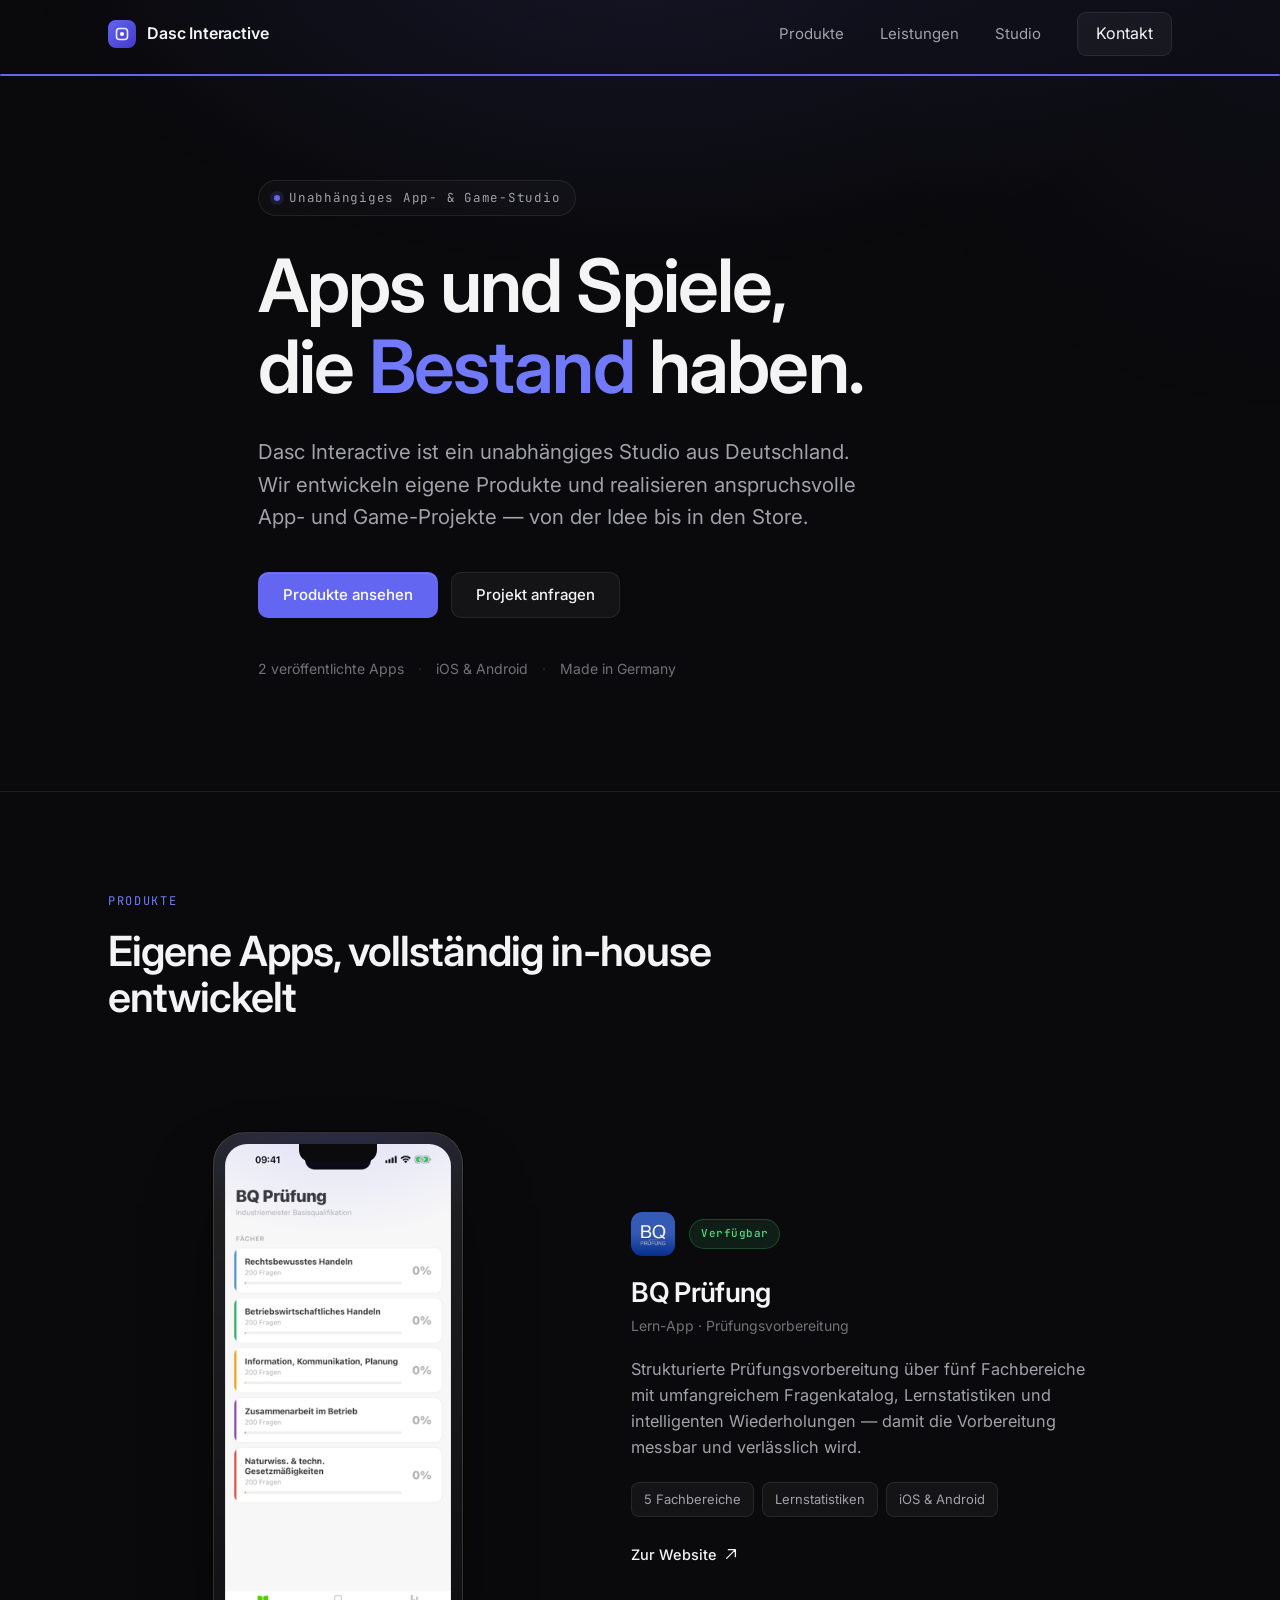
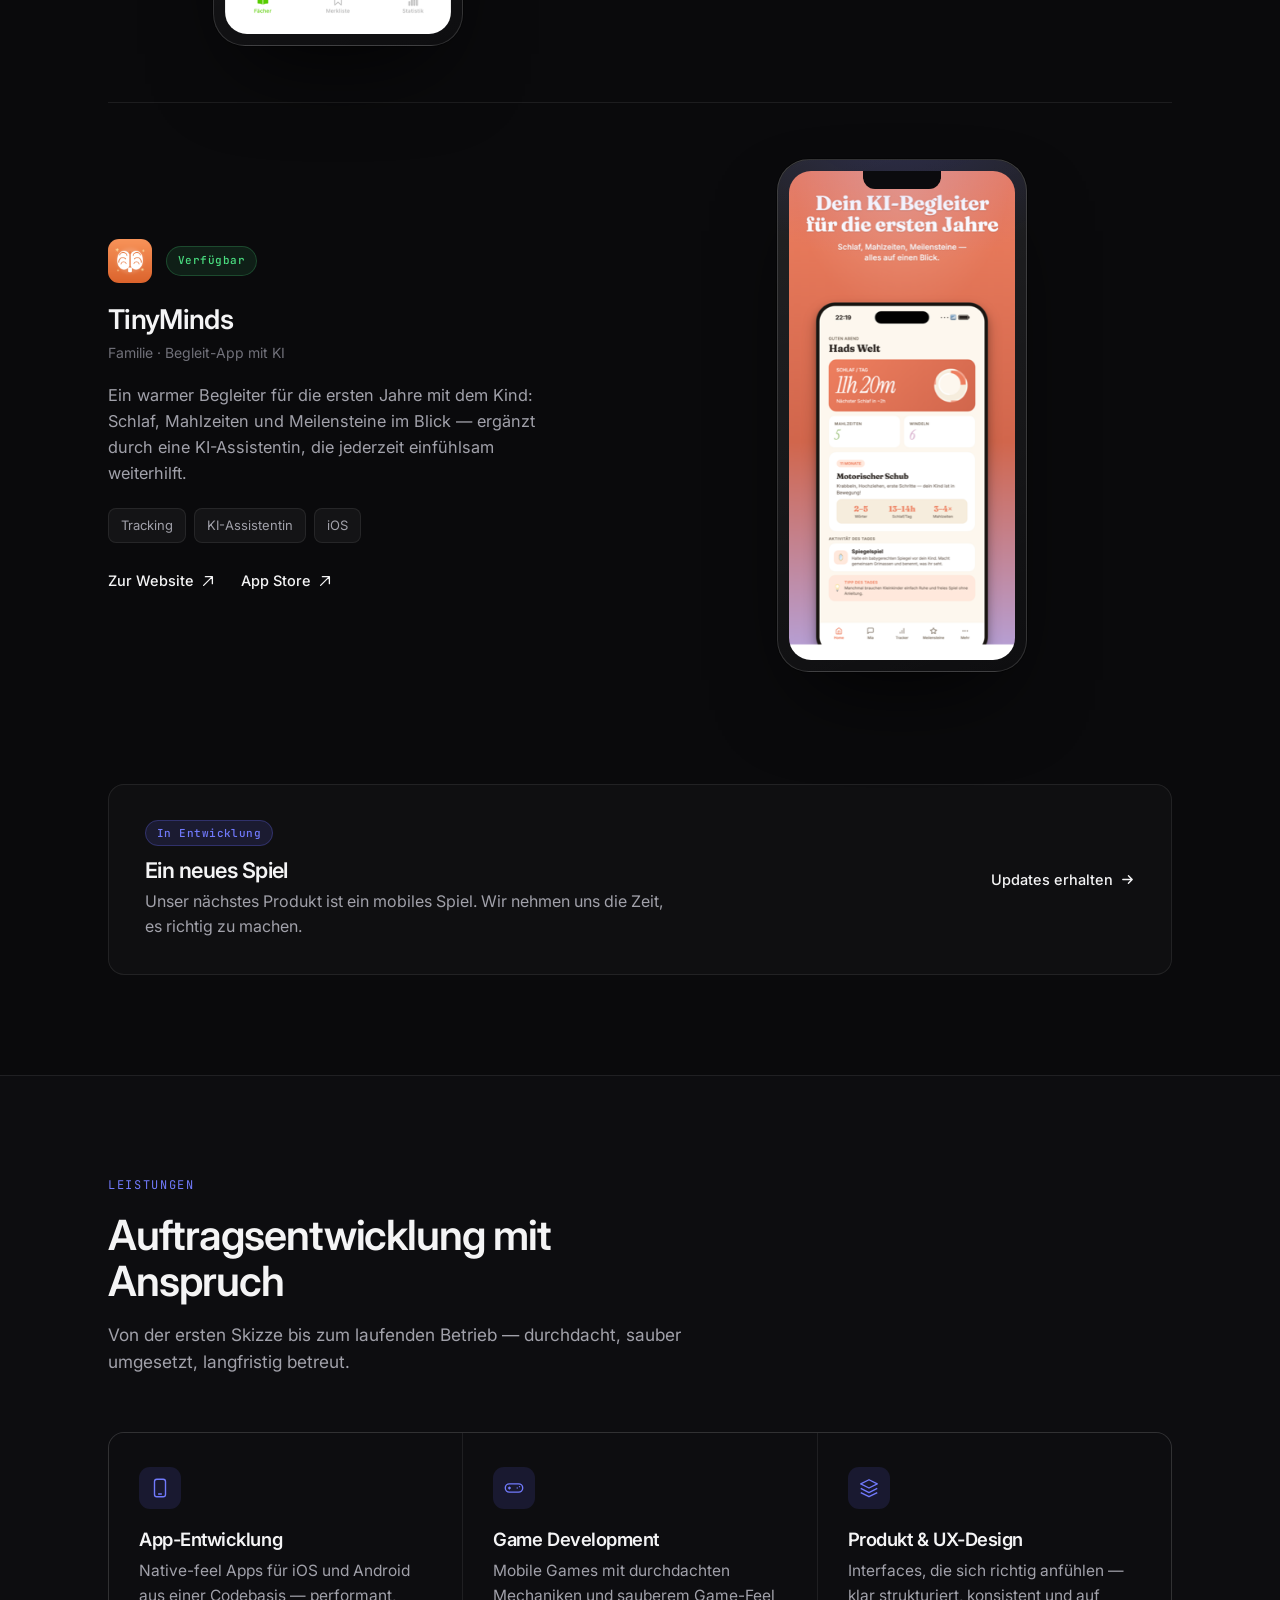
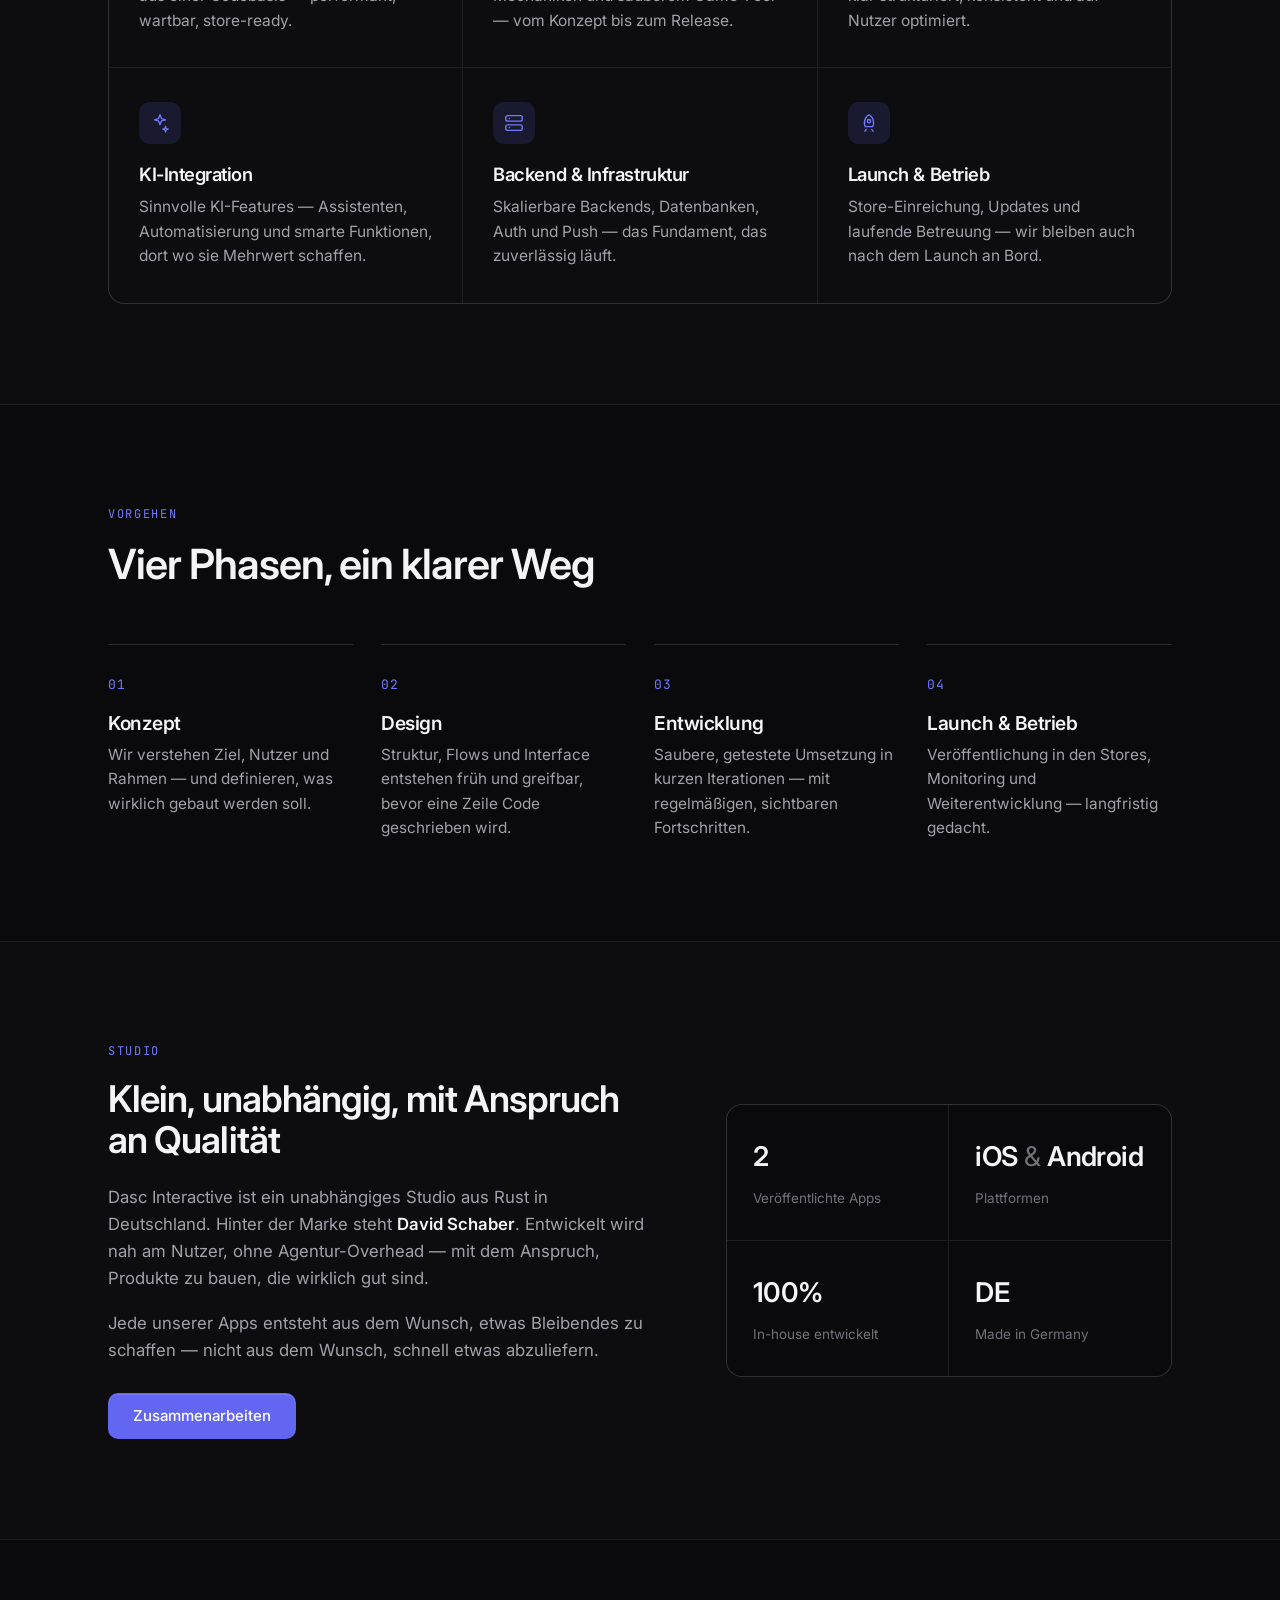
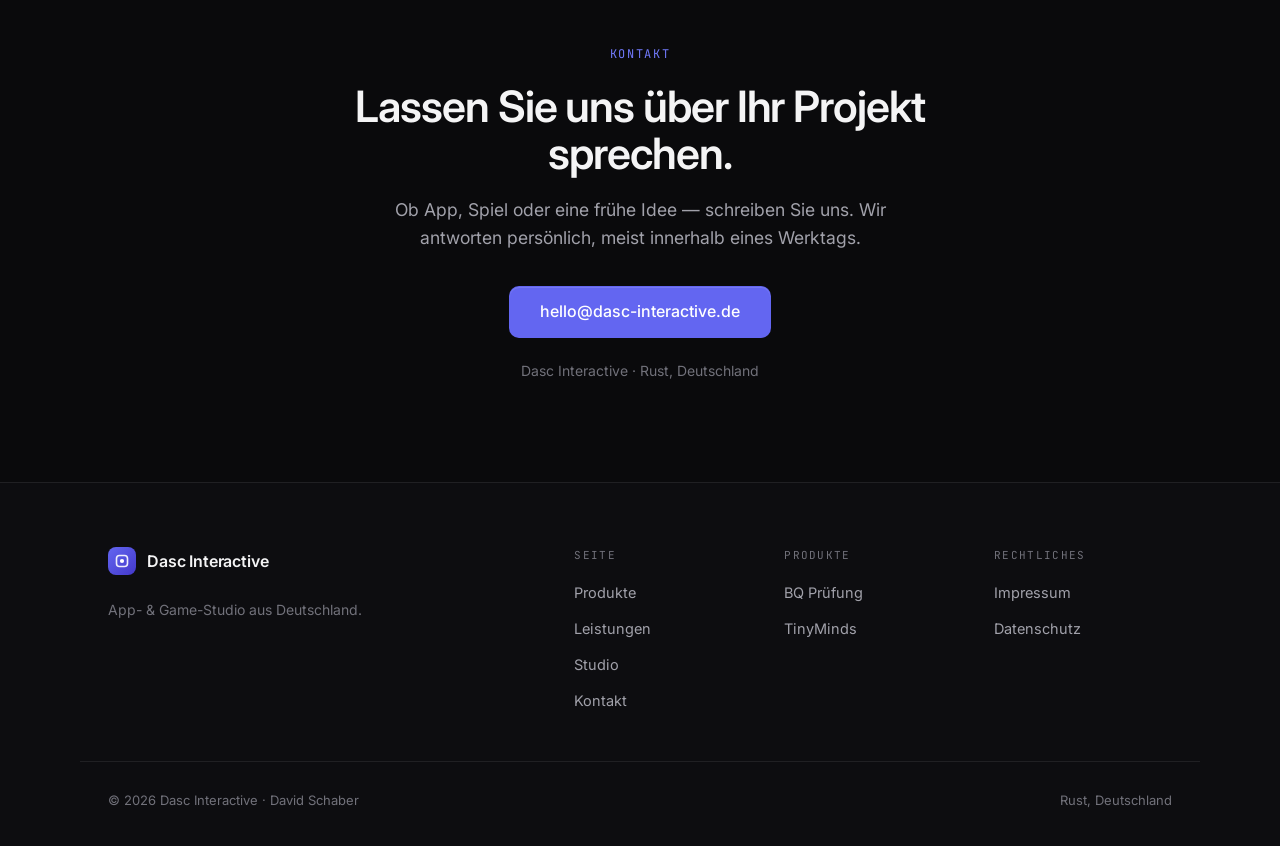
==== commit 0b56ade1: "Polish to production-grade: robustness, SEO, a11y, legal pages - No-JS fallback so content never sta" ====
--- a/index.html
+++ b/index.html
@@ -1,9 +1,11 @@
 <!DOCTYPE html>
-<html lang="de">
+<html lang="de" class="no-js">
 <head>
   <meta charset="UTF-8" />
   <meta name="viewport" content="width=device-width, initial-scale=1.0" />
+  <script>document.documentElement.classList.remove('no-js');document.documentElement.classList.add('js');</script>
   <title>Dasc Interactive — App- & Game-Studio</title>
+  <link rel="canonical" href="https://dasc-interactive.de/" />
   <meta name="description" content="Dasc Interactive ist ein unabhängiges App- und Game-Studio aus Deutschland. Wir entwickeln eigene Produkte wie BQ Prüfung und TinyMinds und realisieren anspruchsvolle Projekte auf Auftrag." />
   <meta name="theme-color" content="#0a0a0c" />
 
@@ -24,8 +26,24 @@
   <link rel="preconnect" href="https://fonts.gstatic.com" crossorigin />
   <link href="https://fonts.googleapis.com/css2?family=Inter:wght@400;500;600;700&family=JetBrains+Mono:wght@500&display=swap" rel="stylesheet" />
   <link rel="stylesheet" href="styles.css" />
+
+  <script type="application/ld+json">
+  {
+    "@context": "https://schema.org",
+    "@type": "Organization",
+    "name": "Dasc Interactive",
+    "url": "https://dasc-interactive.de",
+    "logo": "https://dasc-interactive.de/assets/og-image.png",
+    "description": "Unabhängiges App- und Game-Studio aus Deutschland. Eigene Produkte und Auftragsentwicklung.",
+    "email": "hello@dasc-interactive.de",
+    "founder": { "@type": "Person", "name": "David Schaber" },
+    "address": { "@type": "PostalAddress", "addressLocality": "Rust", "addressCountry": "DE" },
+    "sameAs": ["https://bqpruefung.de", "https://tiny-minds.de"]
+  }
+  </script>
 </head>
 <body id="top">
+  <a href="#produkte" class="skip-link">Zum Inhalt springen</a>
   <div class="bg-glow" aria-hidden="true"></div>
 
   <!-- NAV -->
--- a/styles.css
+++ b/styles.css
@@ -19,7 +19,20 @@
   --radius: 16px;
 }
 
-html { scroll-behavior: smooth; }
+html { scroll-behavior: smooth; scroll-padding-top: 86px; }
+
+/* no-JS fallback: never hide content if scripts fail */
+.no-js .reveal { opacity: 1; transform: none; }
+
+::selection { background: var(--accent); color: #fff; }
+
+/* skip link */
+.skip-link {
+  position: absolute; left: 16px; top: -60px; z-index: 200;
+  background: var(--accent); color: #fff; padding: 10px 18px; border-radius: 8px;
+  font-size: 14px; font-weight: 500; transition: top .2s;
+}
+.skip-link:focus { top: 16px; }
 
 body {
   font-family: 'Inter', system-ui, -apple-system, sans-serif;
@@ -71,8 +84,12 @@
 .logo-mark { width: 28px; height: 28px; display: block; flex-shrink: 0; }
 .logo-mark svg { width: 28px; height: 28px; display: block; }
 .nav-links { display: flex; align-items: center; gap: 36px; }
-.nav-links a { font-size: 15px; color: var(--text-2); transition: color .2s; }
-.nav-links a:hover { color: var(--text); }
+.nav-links a:not(.nav-cta) { font-size: 15px; color: var(--text-2); transition: color .2s; position: relative; }
+.nav-links a:not(.nav-cta):hover, .nav-links a.active { color: var(--text); }
+.nav-links a.active::after {
+  content: ""; position: absolute; left: 0; right: 0; bottom: -8px; height: 2px;
+  background: var(--accent); border-radius: 2px;
+}
 .nav-cta {
   padding: 8px 18px; border-radius: 9px; color: var(--text) !important;
   background: var(--surface-2); border: 1px solid var(--border);
@@ -130,16 +147,22 @@
 .work-reverse .work-media { order: 2; }
 .work-media { display: flex; justify-content: center; }
 .device {
-  position: relative; padding: 12px; border-radius: 30px;
-  background: linear-gradient(160deg, rgba(255,255,255,0.08), rgba(255,255,255,0.02));
-  border: 1px solid var(--border); width: 248px;
-  box-shadow: 0 40px 80px -30px rgba(0,0,0,0.8);
+  position: relative; padding: 11px; border-radius: 32px;
+  background: linear-gradient(160deg, rgba(255,255,255,0.1), rgba(255,255,255,0.02));
+  border: 1px solid var(--border-2); width: 250px;
+  box-shadow: 0 40px 90px -32px rgba(0,0,0,0.85), 0 0 0 1px rgba(0,0,0,0.4);
+  transition: transform .45s var(--ease);
+}
+.work:hover .device { transform: translateY(-8px); }
+.device::before {
+  content: ""; position: absolute; top: 11px; left: 50%; transform: translateX(-50%);
+  width: 78px; height: 18px; background: #0b0b0e; border-radius: 0 0 12px 12px; z-index: 2;
 }
 .device::after {
-  content: ""; position: absolute; inset: 0; border-radius: 30px; pointer-events: none;
-  background: radial-gradient(300px 200px at 50% 0%, rgba(99,102,241,0.18), transparent 70%);
-}
-.device img { width: 100%; border-radius: 20px; }
+  content: ""; position: absolute; inset: 0; border-radius: 32px; pointer-events: none;
+  background: radial-gradient(320px 220px at 50% -10%, rgba(99,102,241,0.22), transparent 70%);
+}
+.device img { width: 100%; border-radius: 22px; display: block; }
 .work-top { display: flex; align-items: center; gap: 14px; margin-bottom: 22px; }
 .work-icon { width: 44px; height: 44px; border-radius: 11px; }
 .status {
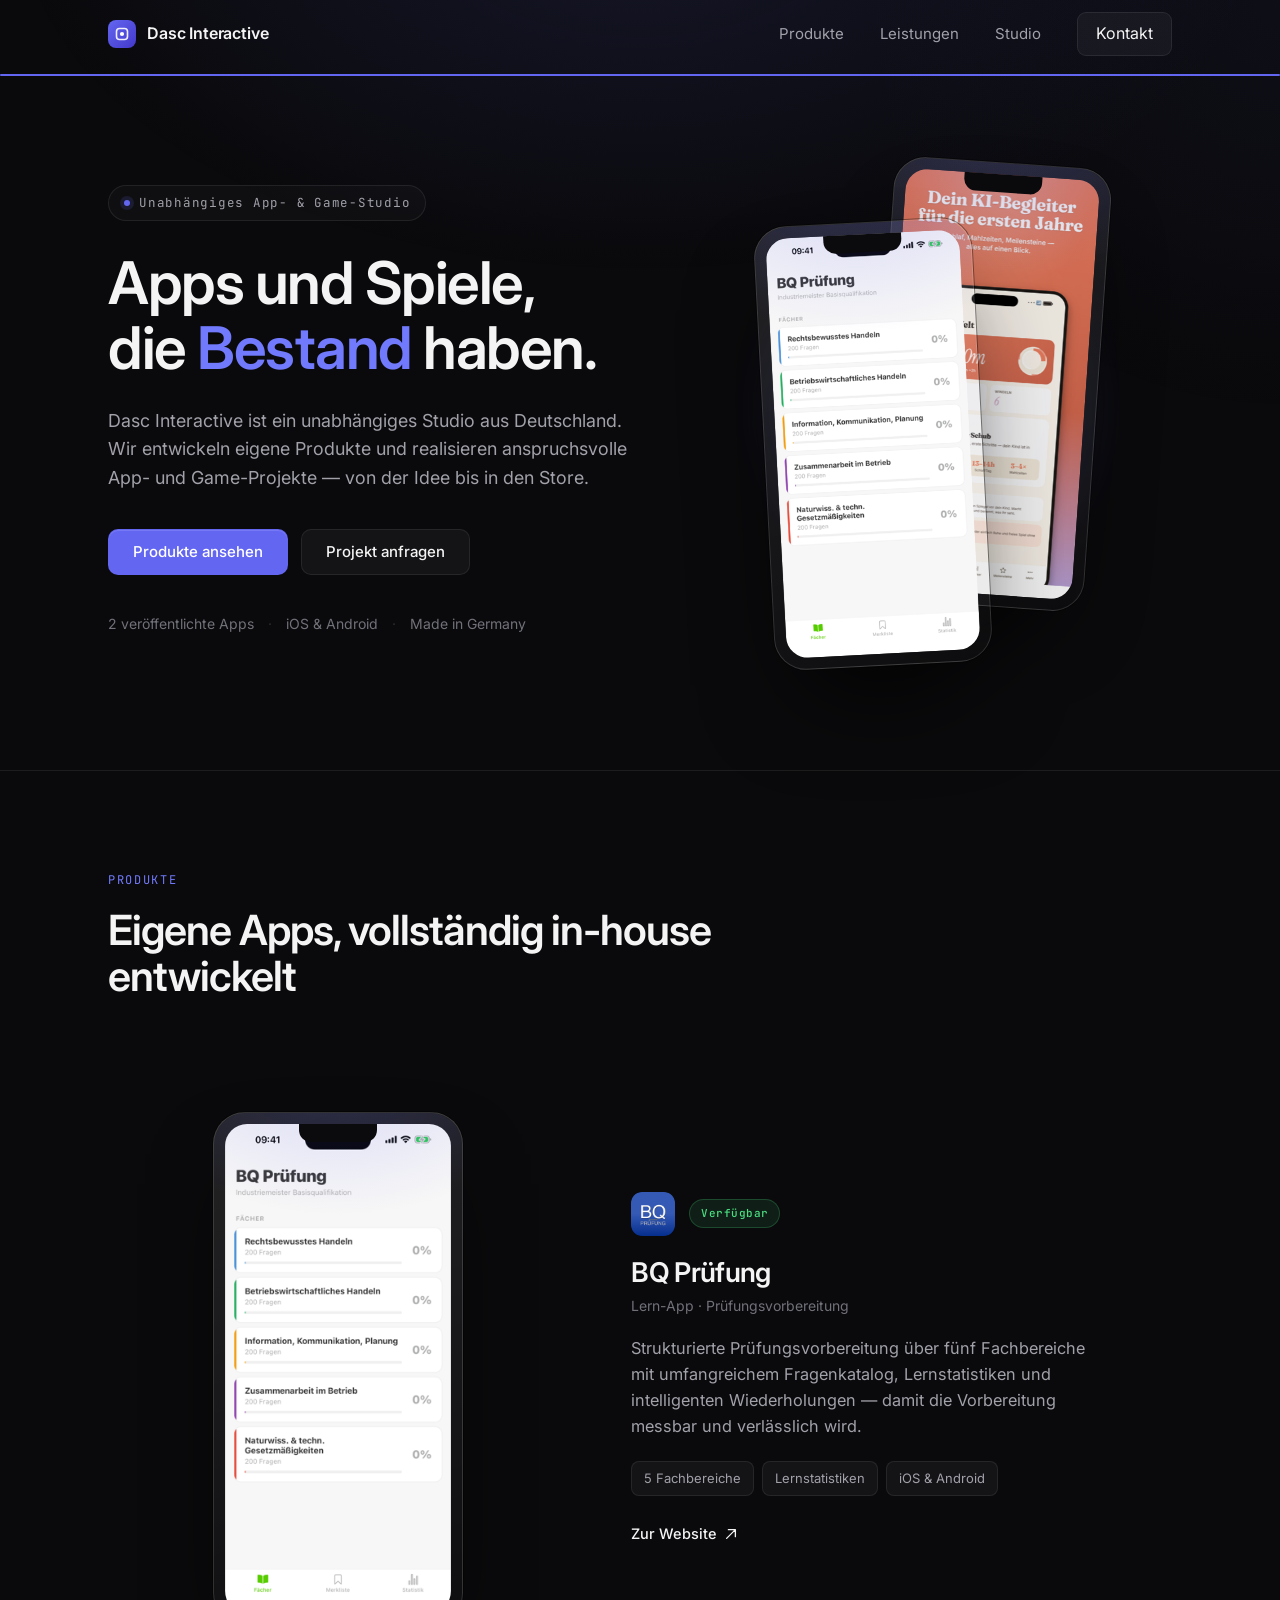
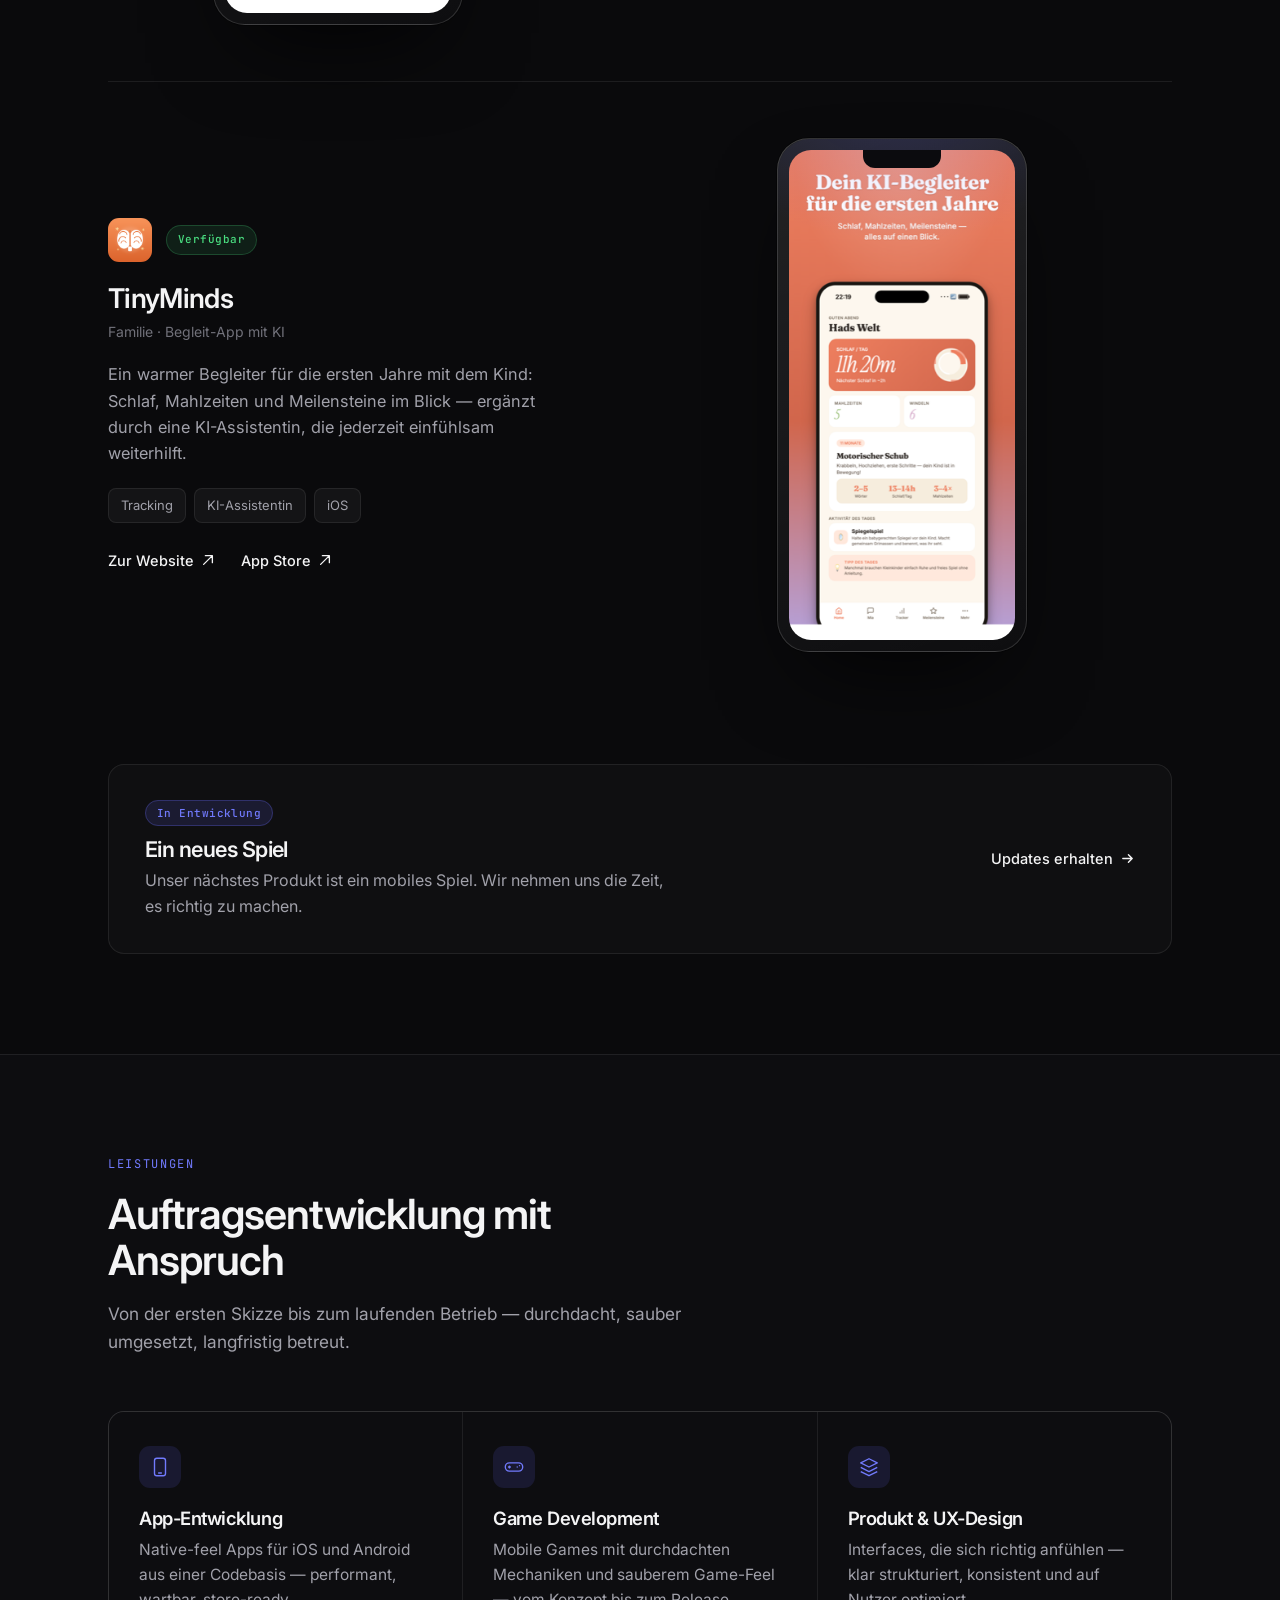
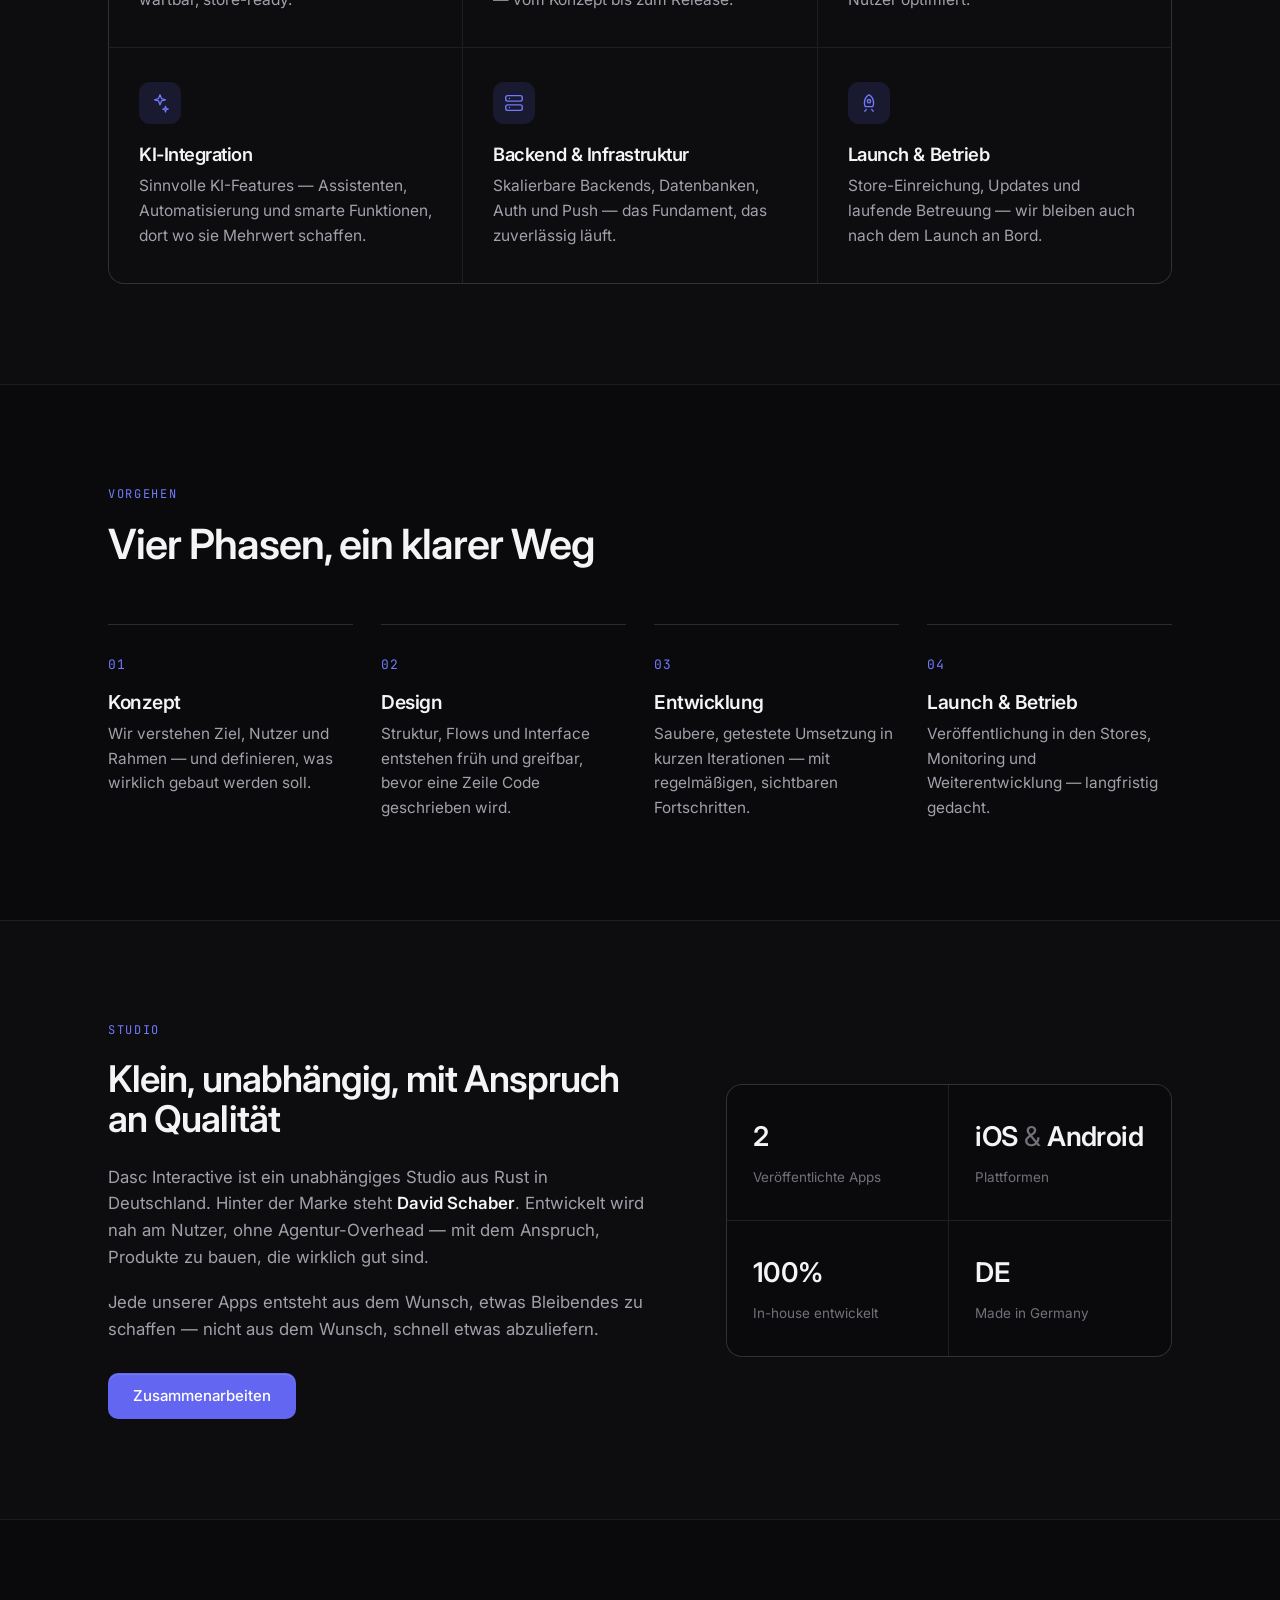
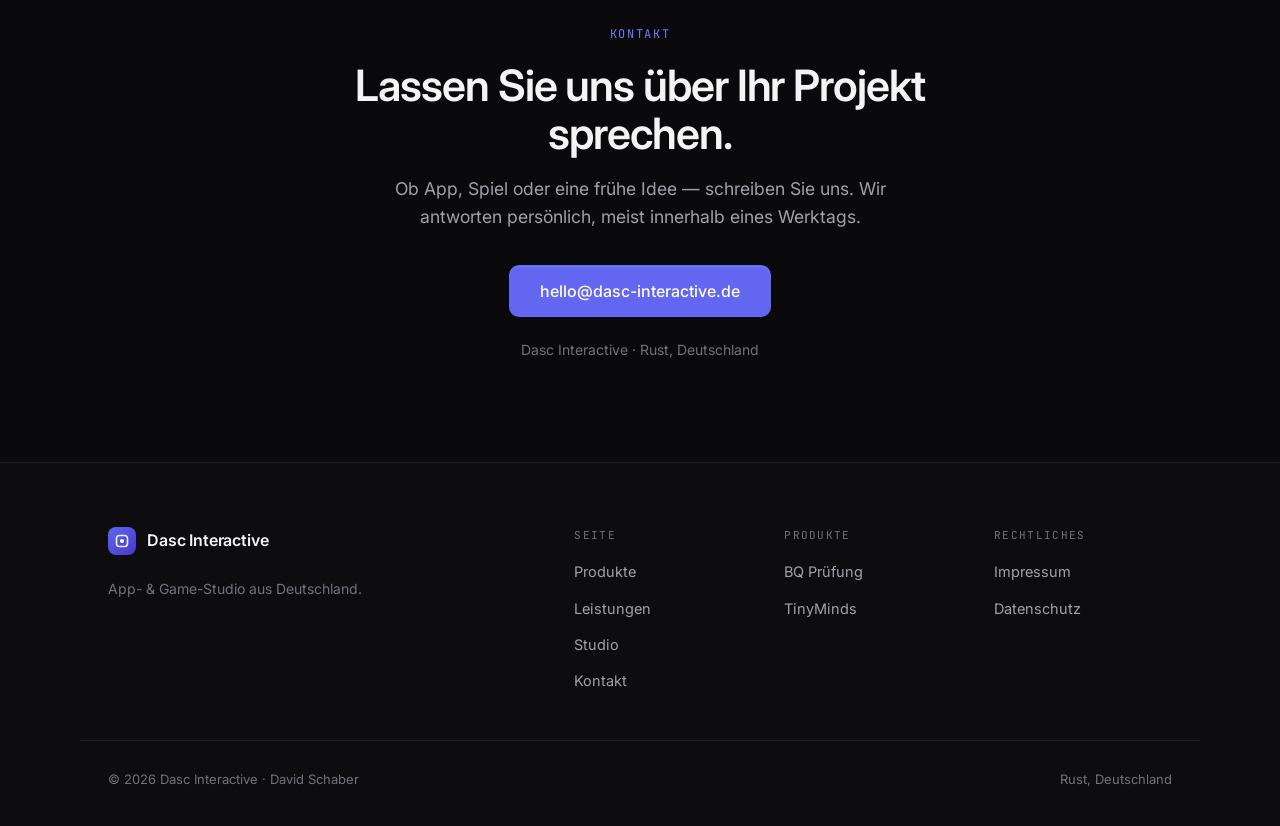
==== commit 71e03326: "Add product showcase visual to hero Two-column hero with staggered device mockups (BQ Prüfung + Tiny" ====
--- a/index.html
+++ b/index.html
@@ -76,23 +76,34 @@
     <!-- HERO -->
     <section class="hero">
       <div class="container hero-inner">
-        <p class="eyebrow reveal"><span class="eyebrow-dot"></span>Unabhängiges App- &amp; Game-Studio</p>
-        <h1 class="hero-title reveal">Apps und Spiele,<br />die <span class="accent">Bestand</span> haben.</h1>
-        <p class="hero-sub reveal">
-          Dasc Interactive ist ein unabhängiges Studio aus Deutschland. Wir entwickeln
-          eigene Produkte und realisieren anspruchsvolle App- und Game-Projekte —
-          von der Idee bis in den Store.
-        </p>
-        <div class="hero-actions reveal">
-          <a href="#produkte" class="btn btn-primary">Produkte ansehen</a>
-          <a href="#kontakt" class="btn btn-secondary">Projekt anfragen</a>
-        </div>
-        <div class="hero-meta reveal">
-          <span>2 veröffentlichte Apps</span>
-          <span class="dot">·</span>
-          <span>iOS &amp; Android</span>
-          <span class="dot">·</span>
-          <span>Made in Germany</span>
+        <div class="hero-text">
+          <p class="eyebrow reveal"><span class="eyebrow-dot"></span>Unabhängiges App- &amp; Game-Studio</p>
+          <h1 class="hero-title reveal">Apps und Spiele,<br />die <span class="accent">Bestand</span> haben.</h1>
+          <p class="hero-sub reveal">
+            Dasc Interactive ist ein unabhängiges Studio aus Deutschland. Wir entwickeln
+            eigene Produkte und realisieren anspruchsvolle App- und Game-Projekte —
+            von der Idee bis in den Store.
+          </p>
+          <div class="hero-actions reveal">
+            <a href="#produkte" class="btn btn-primary">Produkte ansehen</a>
+            <a href="#kontakt" class="btn btn-secondary">Projekt anfragen</a>
+          </div>
+          <div class="hero-meta reveal">
+            <span>2 veröffentlichte Apps</span>
+            <span class="dot">·</span>
+            <span>iOS &amp; Android</span>
+            <span class="dot">·</span>
+            <span>Made in Germany</span>
+          </div>
+        </div>
+        <div class="hero-visual reveal" aria-hidden="true">
+          <div class="hero-glow"></div>
+          <div class="hero-phone hero-phone-back">
+            <div class="device"><img src="assets/screens/tinyminds-home.png" alt="" loading="lazy" /></div>
+          </div>
+          <div class="hero-phone hero-phone-front">
+            <div class="device"><img src="assets/screens/bq-home.png" alt="" loading="lazy" /></div>
+          </div>
         </div>
       </div>
     </section>
--- a/styles.css
+++ b/styles.css
@@ -103,8 +103,9 @@
 .nav-toggle.open span:nth-child(2) { transform: translateY(-3.8px) rotate(-45deg); }
 
 /* ============ HERO ============ */
-.hero { padding: 180px 0 110px; }
-.hero-inner { max-width: 820px; }
+.hero { padding: 150px 0 100px; }
+.hero-inner { display: grid; grid-template-columns: 1.05fr 0.95fr; gap: 48px; align-items: center; }
+.hero-text { max-width: 600px; }
 .eyebrow {
   display: inline-flex; align-items: center; gap: 9px;
   font-size: 12.5px; letter-spacing: 0.06em; color: var(--text-2);
@@ -112,12 +113,25 @@
   background: var(--surface); margin-bottom: 30px;
 }
 .eyebrow-dot { width: 6px; height: 6px; border-radius: 50%; background: var(--accent); box-shadow: 0 0 0 4px var(--accent-soft); }
-.hero-title { font-size: clamp(2.6rem, 6vw, 4.6rem); margin-bottom: 28px; }
+.hero-title { font-size: clamp(2.5rem, 4.6vw, 3.9rem); margin-bottom: 26px; }
 .accent { color: var(--accent-hover); }
-.hero-sub { font-size: clamp(1.08rem, 1.6vw, 1.28rem); color: var(--text-2); max-width: 620px; margin-bottom: 38px; }
-.hero-actions { display: flex; gap: 13px; flex-wrap: wrap; margin-bottom: 40px; }
+.hero-sub { font-size: clamp(1.05rem, 1.4vw, 1.2rem); color: var(--text-2); max-width: 540px; margin-bottom: 36px; }
+.hero-actions { display: flex; gap: 13px; flex-wrap: wrap; margin-bottom: 38px; }
 .hero-meta { display: flex; align-items: center; gap: 14px; flex-wrap: wrap; font-size: 14px; color: var(--text-3); }
 .hero-meta .dot { color: var(--border-2); }
+
+/* hero visual: staggered phones */
+.hero-visual { position: relative; height: 520px; display: flex; align-items: center; justify-content: center; }
+.hero-glow {
+  position: absolute; width: 420px; height: 420px; border-radius: 50%;
+  background: radial-gradient(circle, rgba(99,102,241,0.28), transparent 65%);
+  filter: blur(20px);
+}
+.hero-phone { position: absolute; }
+.hero-phone .device { width: 218px; }
+.hero-phone-back { transform: translate(58px, -26px) rotate(4deg); opacity: 0.92; }
+.hero-phone-front { transform: translate(-58px, 34px) rotate(-3deg); z-index: 2; }
+.hero-phone-front .device { box-shadow: 0 50px 100px -34px rgba(0,0,0,0.9), 0 0 0 1px rgba(0,0,0,0.4); }
 
 /* ============ BUTTONS ============ */
 .btn {
@@ -244,6 +258,10 @@
 
 /* ============ RESPONSIVE ============ */
 @media (max-width: 920px) {
+  .hero { padding: 130px 0 70px; }
+  .hero-inner { grid-template-columns: 1fr; gap: 40px; }
+  .hero-text { max-width: 640px; }
+  .hero-visual { height: 440px; margin: 0 auto; }
   .studio-inner { grid-template-columns: 1fr; gap: 44px; }
   .cap-grid { grid-template-columns: repeat(2, 1fr); }
   .steps { grid-template-columns: repeat(2, 1fr); gap: 32px 24px; }
@@ -259,7 +277,11 @@
   .nav-links.open { transform: none; }
   .nav-links a { font-size: 20px; }
   .nav-toggle { display: flex; z-index: 101; }
-  .hero { padding: 140px 0 80px; }
+  .hero { padding: 120px 0 60px; }
+  .hero-visual { height: 400px; }
+  .hero-phone .device { width: 188px; }
+  .hero-phone-back { transform: translate(46px, -22px) rotate(4deg); }
+  .hero-phone-front { transform: translate(-46px, 28px) rotate(-3deg); }
   .work, .work-reverse { grid-template-columns: 1fr; gap: 36px; }
   .work-media { order: -1 !important; }
   .work-body { text-align: left; }
@@ -267,6 +289,10 @@
 }
 @media (max-width: 480px) {
   .container { padding: 0 20px; }
+  .hero-visual { height: 360px; }
+  .hero-phone .device { width: 162px; }
+  .hero-phone-back { transform: translate(40px, -20px) rotate(4deg); }
+  .hero-phone-front { transform: translate(-40px, 24px) rotate(-3deg); }
   .section { padding: 72px 0; }
   .cap-grid { grid-template-columns: 1fr; }
   .steps { grid-template-columns: 1fr; }
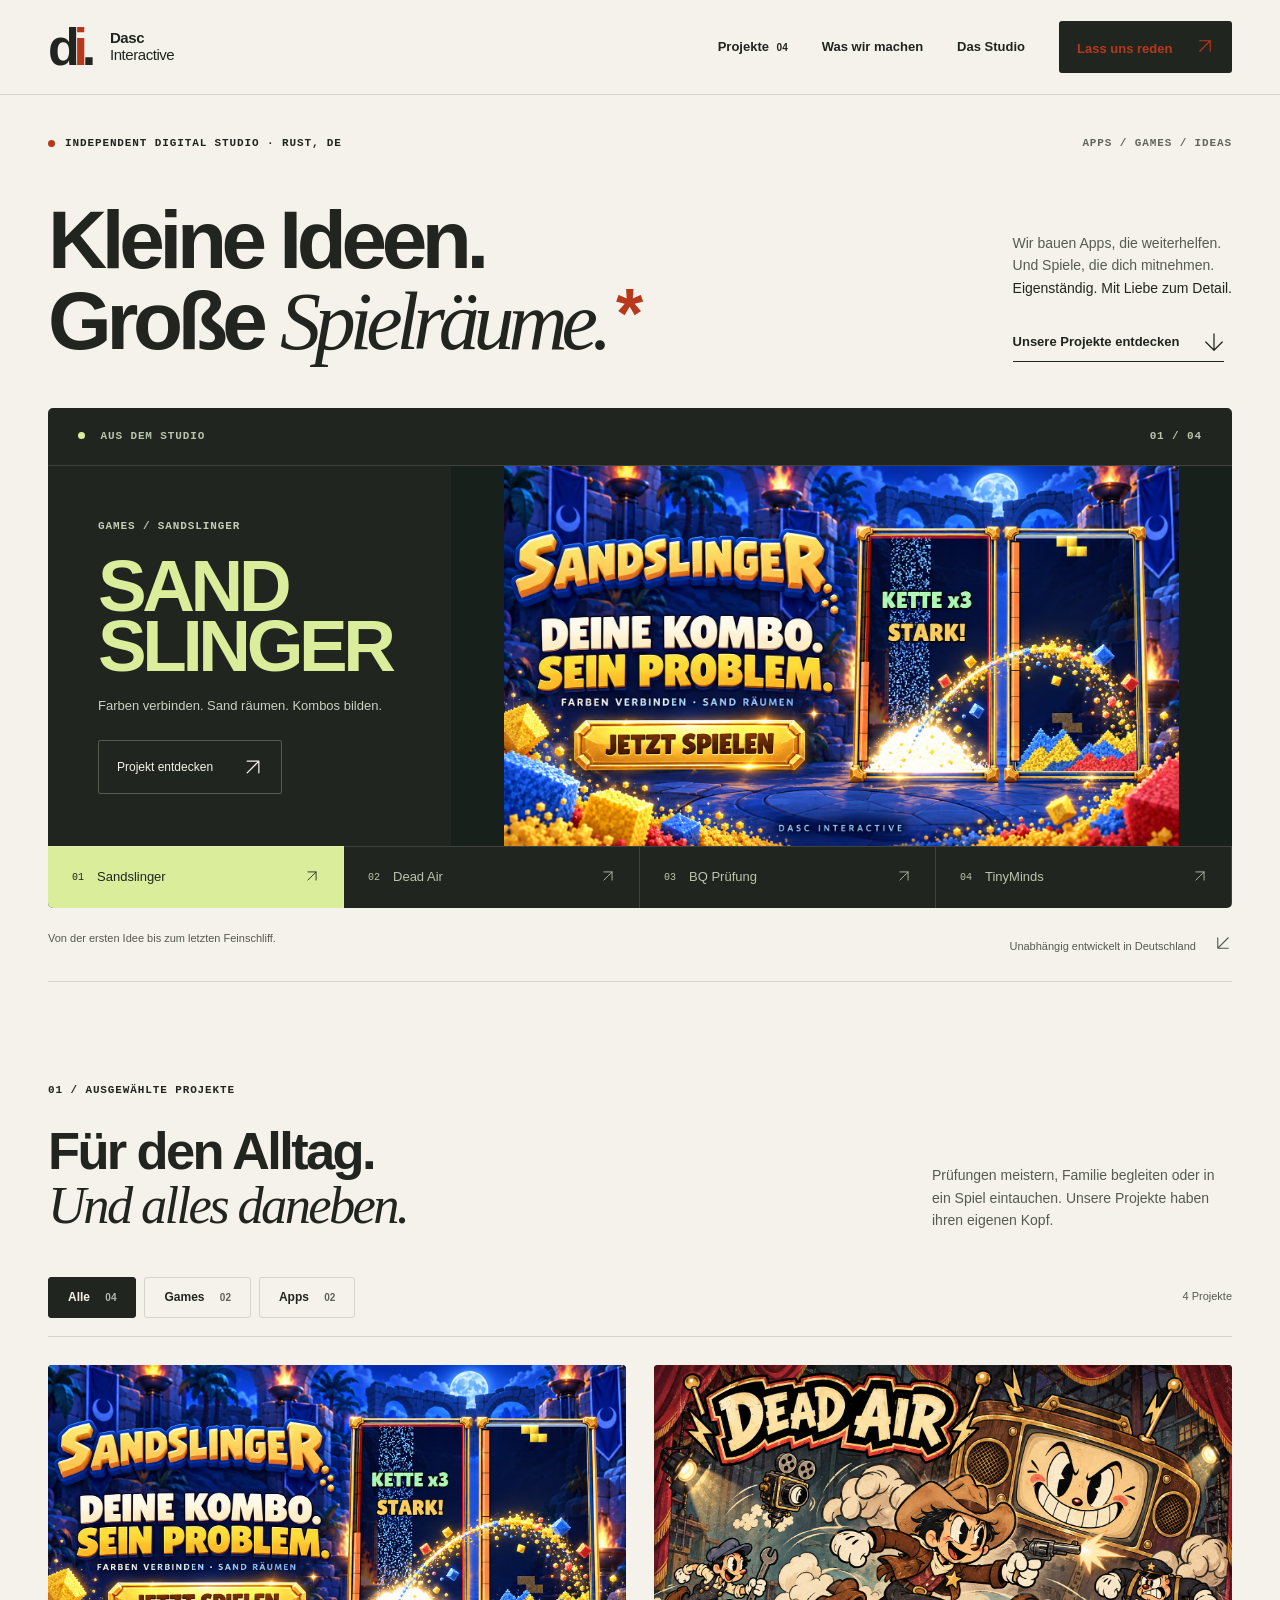
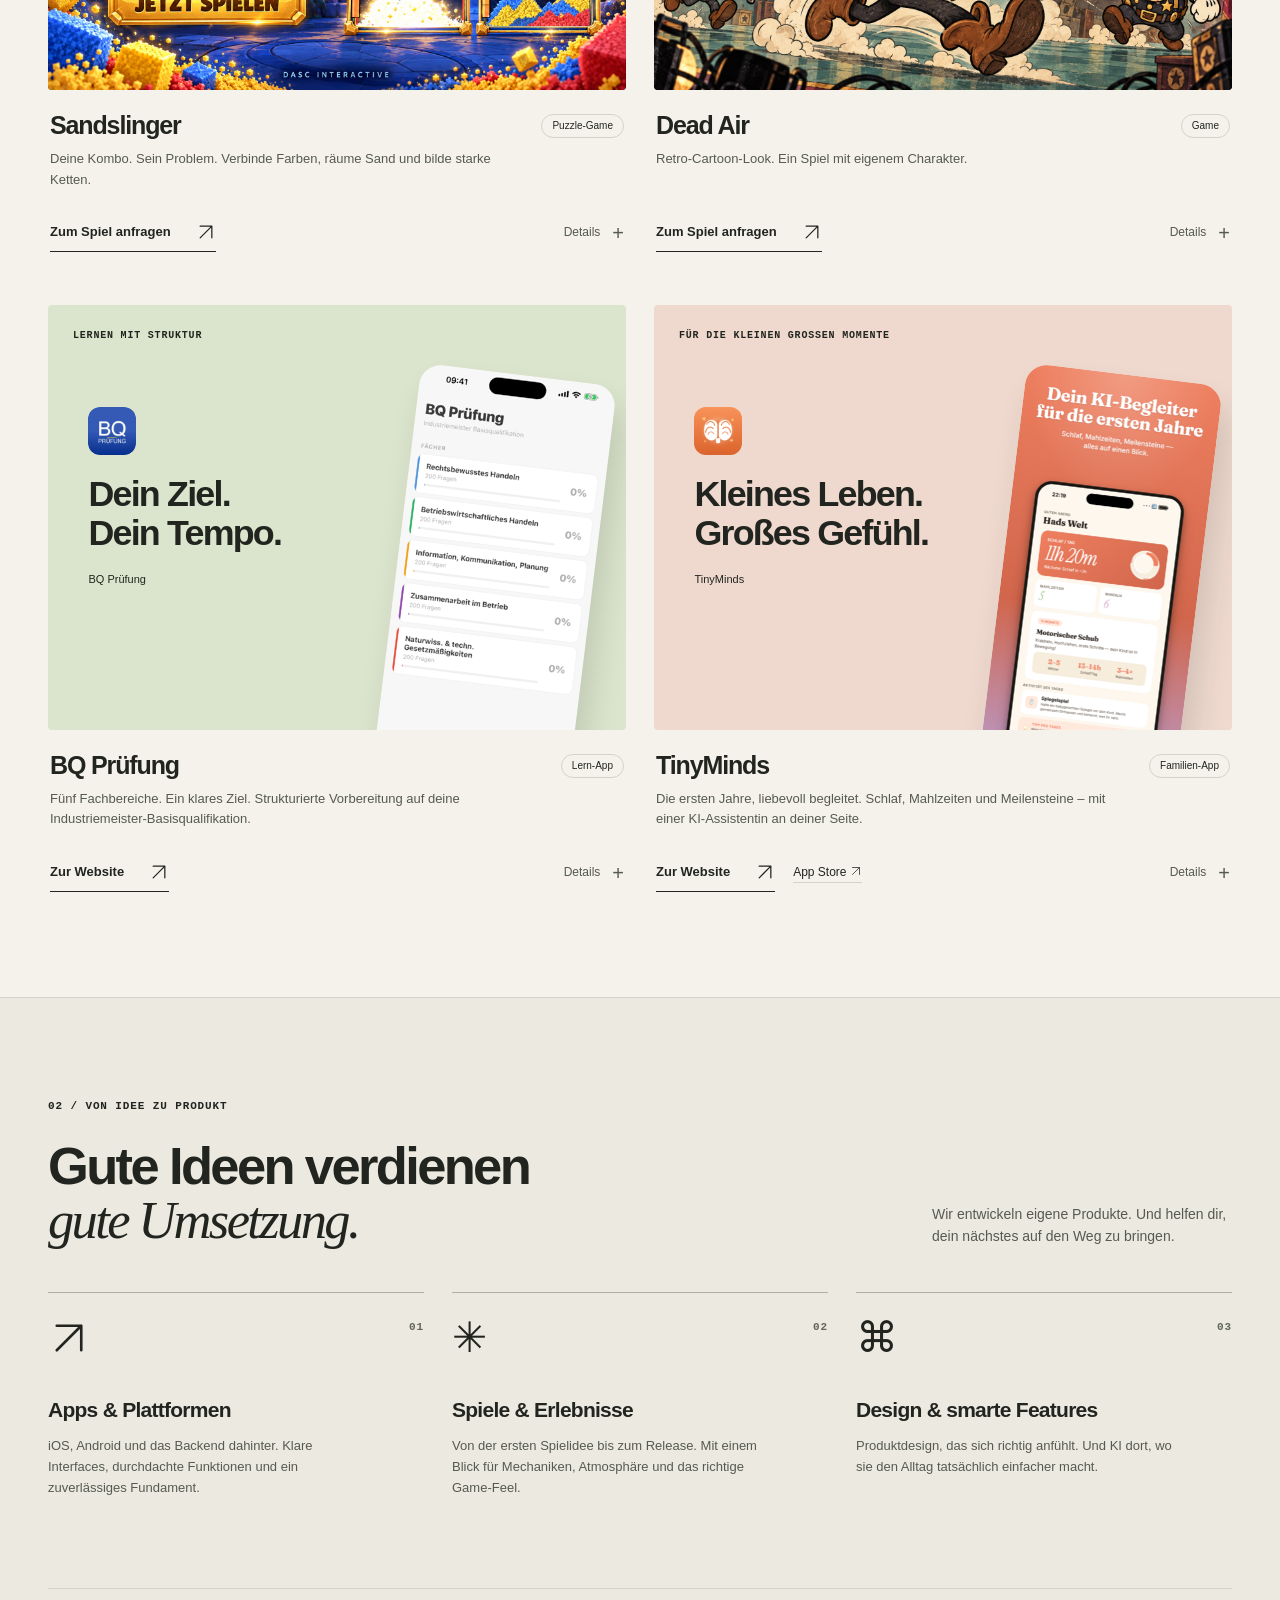
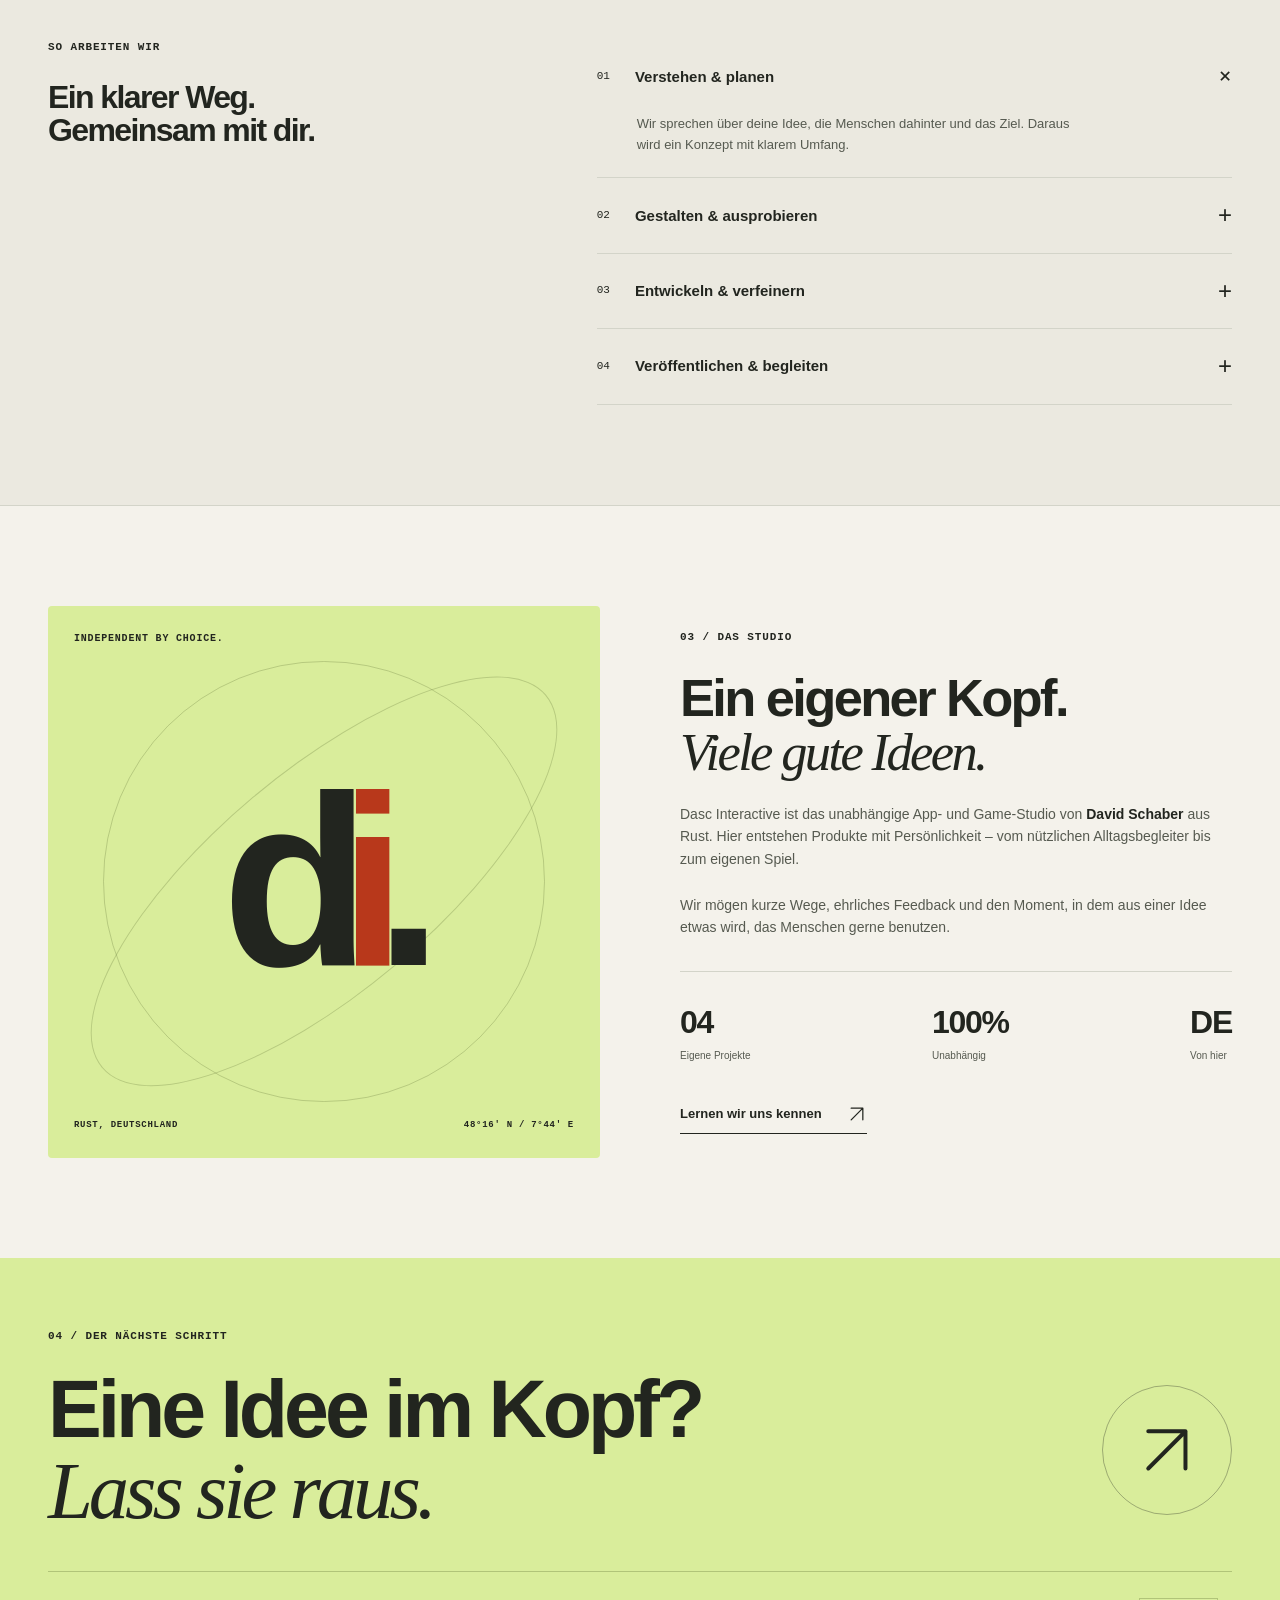
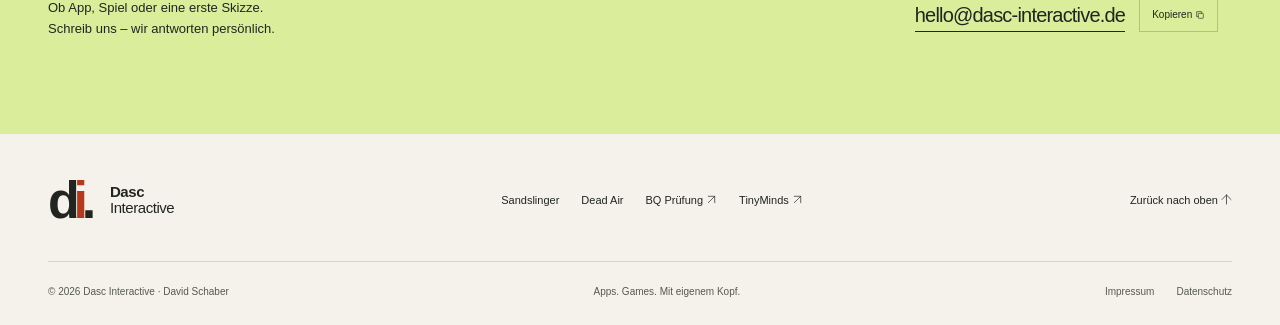
==== commit 99b3cd8a: "Refresh studio portfolio with interactive app and game showcases" ====
--- a/index.html
+++ b/index.html
@@ -1,333 +1,971 @@
-<!DOCTYPE html>
-<html lang="de" class="no-js">
-<head>
-  <meta charset="UTF-8" />
-  <meta name="viewport" content="width=device-width, initial-scale=1.0" />
-  <script>document.documentElement.classList.remove('no-js');document.documentElement.classList.add('js');</script>
-  <title>Dasc Interactive — App- & Game-Studio</title>
-  <link rel="canonical" href="https://dasc-interactive.de/" />
-  <meta name="description" content="Dasc Interactive ist ein unabhängiges App- und Game-Studio aus Deutschland. Wir entwickeln eigene Produkte wie BQ Prüfung und TinyMinds und realisieren anspruchsvolle Projekte auf Auftrag." />
-  <meta name="theme-color" content="#0a0a0c" />
-
-  <meta property="og:type" content="website" />
-  <meta property="og:title" content="Dasc Interactive — App- & Game-Studio" />
-  <meta property="og:description" content="Unabhängiges App- und Game-Studio aus Deutschland. Eigene Produkte & Auftragsentwicklung." />
-  <meta property="og:url" content="https://dasc-interactive.de" />
-  <meta property="og:image" content="https://dasc-interactive.de/assets/og-image.png" />
-  <meta property="og:image:width" content="1200" />
-  <meta property="og:image:height" content="630" />
-  <meta name="twitter:card" content="summary_large_image" />
-  <meta name="twitter:title" content="Dasc Interactive — App- & Game-Studio" />
-  <meta name="twitter:description" content="Unabhängiges App- und Game-Studio aus Deutschland. Eigene Produkte & Auftragsentwicklung." />
-  <meta name="twitter:image" content="https://dasc-interactive.de/assets/og-image.png" />
-
-  <link rel="icon" href="favicon.svg" type="image/svg+xml" />
-  <link rel="preconnect" href="https://fonts.googleapis.com" />
-  <link rel="preconnect" href="https://fonts.gstatic.com" crossorigin />
-  <link href="https://fonts.googleapis.com/css2?family=Inter:wght@400;500;600;700&family=JetBrains+Mono:wght@500&display=swap" rel="stylesheet" />
-  <link rel="stylesheet" href="styles.css" />
-
-  <script type="application/ld+json">
-  {
-    "@context": "https://schema.org",
-    "@type": "Organization",
-    "name": "Dasc Interactive",
-    "url": "https://dasc-interactive.de",
-    "logo": "https://dasc-interactive.de/assets/og-image.png",
-    "description": "Unabhängiges App- und Game-Studio aus Deutschland. Eigene Produkte und Auftragsentwicklung.",
-    "email": "hello@dasc-interactive.de",
-    "founder": { "@type": "Person", "name": "David Schaber" },
-    "address": { "@type": "PostalAddress", "addressLocality": "Rust", "addressCountry": "DE" },
-    "sameAs": ["https://bqpruefung.de", "https://tiny-minds.de"]
-  }
-  </script>
-</head>
-<body id="top">
-  <a href="#produkte" class="skip-link">Zum Inhalt springen</a>
-  <div class="bg-glow" aria-hidden="true"></div>
-
-  <!-- NAV -->
-  <header class="nav" id="nav">
-    <div class="container nav-inner">
-      <a href="#top" class="logo" aria-label="Dasc Interactive — Startseite">
-        <span class="logo-mark" aria-hidden="true">
-          <svg viewBox="0 0 28 28" fill="none" xmlns="http://www.w3.org/2000/svg">
-            <rect width="28" height="28" rx="8" fill="url(#lg)"/>
-            <rect x="8.5" y="8.5" width="11" height="11" rx="3" stroke="white" stroke-opacity="0.9" stroke-width="1.6"/>
-            <circle cx="14" cy="14" r="2.1" fill="white"/>
-            <defs><linearGradient id="lg" x1="0" y1="0" x2="28" y2="28" gradientUnits="userSpaceOnUse"><stop stop-color="#6366f1"/><stop offset="1" stop-color="#4338ca"/></linearGradient></defs>
-          </svg>
-        </span>
-        <span class="logo-text">Dasc Interactive</span>
-      </a>
-      <nav class="nav-links" id="nav-links" aria-label="Hauptnavigation">
-        <a href="#produkte">Produkte</a>
-        <a href="#leistungen">Leistungen</a>
-        <a href="#studio">Studio</a>
-        <a href="#kontakt" class="nav-cta">Kontakt</a>
-      </nav>
-      <button class="nav-toggle" id="nav-toggle" aria-label="Menü öffnen" aria-expanded="false">
-        <span></span><span></span>
-      </button>
-    </div>
-  </header>
-
-  <main>
-    <!-- HERO -->
-    <section class="hero">
-      <div class="container hero-inner">
-        <div class="hero-text">
-          <p class="eyebrow reveal"><span class="eyebrow-dot"></span>Unabhängiges App- &amp; Game-Studio</p>
-          <h1 class="hero-title reveal">Apps und Spiele,<br />die <span class="accent">Bestand</span> haben.</h1>
-          <p class="hero-sub reveal">
-            Dasc Interactive ist ein unabhängiges Studio aus Deutschland. Wir entwickeln
-            eigene Produkte und realisieren anspruchsvolle App- und Game-Projekte —
-            von der Idee bis in den Store.
-          </p>
-          <div class="hero-actions reveal">
-            <a href="#produkte" class="btn btn-primary">Produkte ansehen</a>
-            <a href="#kontakt" class="btn btn-secondary">Projekt anfragen</a>
-          </div>
-          <div class="hero-meta reveal">
-            <span>2 veröffentlichte Apps</span>
-            <span class="dot">·</span>
-            <span>iOS &amp; Android</span>
-            <span class="dot">·</span>
-            <span>Made in Germany</span>
+<!doctype html>
+<html lang="de">
+  <head>
+    <meta charset="UTF-8" />
+    <meta name="viewport" content="width=device-width, initial-scale=1.0" />
+    <title>Dasc Interactive — Unabhängige Apps &amp; Spiele</title>
+    <meta
+      name="description"
+      content="Apps für den Alltag. Spiele für neue Welten. Entdecke BQ Prüfung, TinyMinds, Sandslinger und Dead Air von Dasc Interactive, dem unabhängigen Studio aus Rust."
+    />
+    <meta name="theme-color" content="#f4f2eb" />
+    <link rel="canonical" href="https://dasc-interactive.de/" />
+    <link rel="icon" href="favicon.svg" type="image/svg+xml" />
+    <meta property="og:type" content="website" />
+    <meta
+      property="og:title"
+      content="Dasc Interactive — Kleine Ideen. Große Spielräume."
+    />
+    <meta
+      property="og:description"
+      content="Ein unabhängiges Studio. Vier eigene Projekte. Entdecke unsere Apps und Spiele."
+    />
+    <meta property="og:url" content="https://dasc-interactive.de/" />
+    <meta
+      property="og:image"
+      content="https://dasc-interactive.de/assets/og-studio.png"
+    />
+    <meta property="og:image:width" content="1200" />
+    <meta property="og:image:height" content="630" />
+    <meta name="twitter:card" content="summary_large_image" />
+    <meta name="twitter:title" content="Dasc Interactive — Apps &amp; Spiele" />
+    <meta
+      name="twitter:description"
+      content="BQ Prüfung, TinyMinds, Sandslinger und Dead Air. Unabhängig entwickelt in Deutschland."
+    />
+    <meta
+      name="twitter:image"
+      content="https://dasc-interactive.de/assets/og-studio.png"
+    />
+    <link rel="stylesheet" href="styles.css" />
+    <script src="script.js" defer></script>
+    <script type="application/ld+json">
+      {
+        "@context": "https://schema.org",
+        "@type": "Organization",
+        "name": "Dasc Interactive",
+        "url": "https://dasc-interactive.de",
+        "logo": "https://dasc-interactive.de/favicon.svg",
+        "email": "hello@dasc-interactive.de",
+        "founder": { "@type": "Person", "name": "David Schaber" },
+        "address": {
+          "@type": "PostalAddress",
+          "addressLocality": "Rust",
+          "addressCountry": "DE"
+        },
+        "sameAs": ["https://bqpruefung.de", "https://tiny-minds.de"]
+      }
+    </script>
+  </head>
+  <body id="top">
+    <a class="skip-link" href="#main">Zum Inhalt springen</a>
+    <header class="nav" id="nav">
+      <div class="container nav-inner">
+        <a class="logo" href="#top" aria-label="Dasc Interactive — Startseite"
+          ><span class="logo-mark" aria-hidden="true">d<span>i</span>.</span
+          ><span>Dasc<br /><span class="logo-sub">Interactive</span></span></a
+        >
+        <nav class="nav-links" id="nav-links" aria-label="Hauptnavigation">
+          <a href="#produkte">Projekte <span>04</span></a
+          ><a href="#leistungen">Was wir machen</a
+          ><a href="#studio">Das Studio</a
+          ><a href="#kontakt" class="nav-cta"
+            >Lass uns reden
+            <span aria-hidden="true"
+              ><svg
+                class="icon icon-arrow"
+                viewBox="0 0 24 24"
+                fill="none"
+                aria-hidden="true"
+              >
+                <path
+                  d="M5 19 19 5M5 5h14v14"
+                  stroke="currentColor"
+                  stroke-width="1.5"
+                  stroke-linecap="round"
+                  stroke-linejoin="round"
+                /></svg></span
+          ></a>
+        </nav>
+        <button
+          class="nav-toggle"
+          id="nav-toggle"
+          aria-controls="nav-links"
+          aria-expanded="false"
+          aria-label="Menü öffnen"
+        >
+          <span></span><span></span>
+        </button>
+      </div>
+    </header>
+    <main id="main">
+      <section class="hero">
+        <div class="container">
+          <div class="hero-top">
+            <p class="eyebrow">
+              <span class="live-dot"></span> Independent digital studio · Rust,
+              DE
+            </p>
+            <span class="edition">Apps / Games / Ideas</span>
+          </div>
+          <div class="hero-heading">
+            <h1>
+              Kleine Ideen.<br />Große <em>Spielräume.</em
+              ><span class="title-dot">*</span>
+            </h1>
+            <div class="hero-aside">
+              <p>
+                Wir bauen Apps, die weiterhelfen.<br />Und Spiele, die dich
+                mitnehmen.<br /><strong
+                  >Eigenständig. Mit Liebe zum Detail.</strong
+                >
+              </p>
+              <a class="text-link" href="#produkte"
+                >Unsere Projekte entdecken
+                <span aria-hidden="true"
+                  ><svg
+                    class="icon icon-arrow icon-down"
+                    viewBox="0 0 24 24"
+                    fill="none"
+                    aria-hidden="true"
+                  >
+                    <path
+                      d="M5 19 19 5M5 5h14v14"
+                      stroke="currentColor"
+                      stroke-width="1.5"
+                      stroke-linecap="round"
+                      stroke-linejoin="round"
+                    /></svg></span
+              ></a>
+            </div>
+          </div>
+          <div class="showcase" aria-label="Ein Blick in unsere Projekte">
+            <div class="showcase-top">
+              <span><span class="live-dot"></span> Aus dem Studio</span
+              ><span class="showcase-index" id="showcase-index">01 / 04</span>
+            </div>
+            <div class="stage" id="stage" data-project="sandslinger">
+              <div class="stage-copy">
+                <span class="stage-category" id="stage-category"
+                  >Games / Sandslinger</span
+                >
+                <h2 id="stage-title">SAND<br />SLINGER</h2>
+                <p id="stage-description">
+                  Farben verbinden. Sand räumen. Kombos bilden.
+                </p>
+                <a class="stage-link" id="stage-link" href="#sandslinger"
+                  >Projekt entdecken
+                  <span aria-hidden="true"
+                    ><svg
+                      class="icon icon-arrow"
+                      viewBox="0 0 24 24"
+                      fill="none"
+                      aria-hidden="true"
+                    >
+                      <path
+                        d="M5 19 19 5M5 5h14v14"
+                        stroke="currentColor"
+                        stroke-width="1.5"
+                        stroke-linecap="round"
+                        stroke-linejoin="round"
+                      /></svg></span
+                ></a>
+              </div>
+              <div class="stage-art" aria-hidden="true">
+                <img
+                  class="stage-game-art stage-sandslinger"
+                  src="assets/ChatGPT-Bild%202.%20Okt.%202026%2C%2010_40_28.png"
+                  width="1672"
+                  height="941"
+                  alt=""
+                  fetchpriority="high"
+                />
+                <img
+                  class="stage-game-art stage-dead-air"
+                  src="assets/ChatGPT-Bild%202.%20Okt.%202026%2C%2010_44_55.png"
+                  width="1672"
+                  height="941"
+                  alt=""
+                  loading="lazy"
+                />
+                <img
+                  class="stage-phone stage-bq"
+                  src="assets/screens/bq-home.png"
+                  alt=""
+                  width="277"
+                  height="600"
+                /><img
+                  class="stage-phone stage-tiny"
+                  src="assets/screens/tinyminds-home.png"
+                  alt=""
+                  width="277"
+                  height="600"
+                /><span class="art-coordinate">DASC / ORIGINALS</span>
+              </div>
+            </div>
+            <div
+              class="project-switcher"
+              role="group"
+              aria-label="Projekt in der Bühne auswählen"
+            >
+              <button
+                type="button"
+                data-showcase="sandslinger"
+                aria-pressed="true"
+              >
+                <span>01</span> Sandslinger
+                <span class="switch-arrow" aria-hidden="true"
+                  ><svg
+                    class="icon icon-arrow"
+                    viewBox="0 0 24 24"
+                    fill="none"
+                    aria-hidden="true"
+                  >
+                    <path
+                      d="M5 19 19 5M5 5h14v14"
+                      stroke="currentColor"
+                      stroke-width="1.5"
+                      stroke-linecap="round"
+                      stroke-linejoin="round"
+                    /></svg
+                ></span></button
+              ><button
+                type="button"
+                data-showcase="dead-air"
+                aria-pressed="false"
+              >
+                <span>02</span> Dead Air
+                <span class="switch-arrow" aria-hidden="true"
+                  ><svg
+                    class="icon icon-arrow"
+                    viewBox="0 0 24 24"
+                    fill="none"
+                    aria-hidden="true"
+                  >
+                    <path
+                      d="M5 19 19 5M5 5h14v14"
+                      stroke="currentColor"
+                      stroke-width="1.5"
+                      stroke-linecap="round"
+                      stroke-linejoin="round"
+                    /></svg
+                ></span></button
+              ><button
+                type="button"
+                data-showcase="bq-pruefung"
+                aria-pressed="false"
+              >
+                <span>03</span> BQ Prüfung
+                <span class="switch-arrow" aria-hidden="true"
+                  ><svg
+                    class="icon icon-arrow"
+                    viewBox="0 0 24 24"
+                    fill="none"
+                    aria-hidden="true"
+                  >
+                    <path
+                      d="M5 19 19 5M5 5h14v14"
+                      stroke="currentColor"
+                      stroke-width="1.5"
+                      stroke-linecap="round"
+                      stroke-linejoin="round"
+                    /></svg
+                ></span></button
+              ><button
+                type="button"
+                data-showcase="tinyminds"
+                aria-pressed="false"
+              >
+                <span>04</span> TinyMinds
+                <span class="switch-arrow" aria-hidden="true"
+                  ><svg
+                    class="icon icon-arrow"
+                    viewBox="0 0 24 24"
+                    fill="none"
+                    aria-hidden="true"
+                  >
+                    <path
+                      d="M5 19 19 5M5 5h14v14"
+                      stroke="currentColor"
+                      stroke-width="1.5"
+                      stroke-linecap="round"
+                      stroke-linejoin="round"
+                    /></svg
+                ></span>
+              </button>
+            </div>
+          </div>
+          <div class="hero-foot">
+            <span>Von der ersten Idee bis zum letzten Feinschliff.</span
+            ><span
+              >Unabhängig entwickelt in Deutschland
+              <span aria-hidden="true"
+                ><svg
+                  class="icon icon-arrow icon-southwest"
+                  viewBox="0 0 24 24"
+                  fill="none"
+                  aria-hidden="true"
+                >
+                  <path
+                    d="M5 19 19 5M5 5h14v14"
+                    stroke="currentColor"
+                    stroke-width="1.5"
+                    stroke-linecap="round"
+                    stroke-linejoin="round"
+                  /></svg></span
+            ></span>
           </div>
         </div>
-        <div class="hero-visual reveal" aria-hidden="true">
-          <div class="hero-glow"></div>
-          <div class="hero-phone hero-phone-back">
-            <div class="device"><img src="assets/screens/tinyminds-home.png" alt="" loading="lazy" /></div>
-          </div>
-          <div class="hero-phone hero-phone-front">
-            <div class="device"><img src="assets/screens/bq-home.png" alt="" loading="lazy" /></div>
-          </div>
+      </section>
+      <section class="section projects" id="produkte">
+        <div class="container">
+          <div class="section-heading">
+            <div>
+              <p class="label">01 / Ausgewählte Projekte</p>
+              <h2>Für den Alltag.<br /><em>Und alles daneben.</em></h2>
+            </div>
+            <p>
+              Prüfungen meistern, Familie begleiten oder in ein Spiel
+              eintauchen. Unsere Projekte haben ihren eigenen Kopf.
+            </p>
+          </div>
+          <div class="project-toolbar">
+            <div class="filters" role="group" aria-label="Projekte filtern">
+              <button type="button" data-filter="all" aria-pressed="true">
+                Alle <span>04</span></button
+              ><button type="button" data-filter="game" aria-pressed="false">
+                Games <span>02</span></button
+              ><button type="button" data-filter="app" aria-pressed="false">
+                Apps <span>02</span>
+              </button>
+            </div>
+            <p
+              class="project-count"
+              id="project-count"
+              role="status"
+              aria-live="polite"
+            >
+              4 Projekte
+            </p>
+          </div>
+          <div class="project-grid" id="project-grid">
+            <article
+              class="project-card game-card"
+              id="sandslinger"
+              data-category="game"
+            >
+              <div class="project-visual sand-visual">
+                <img
+                  class="project-artwork"
+                  src="assets/ChatGPT-Bild%202.%20Okt.%202026%2C%2010_40_28.png"
+                  width="1672"
+                  height="941"
+                  alt="Sandslinger: Farben verbinden, Sand räumen und Kombos bilden"
+                  loading="lazy"
+                />
+              </div>
+              <div class="project-info">
+                <div class="project-title-row">
+                  <h3>Sandslinger</h3>
+                  <span class="project-type">Puzzle-Game</span>
+                </div>
+                <p class="project-description">
+                  Deine Kombo. Sein Problem. Verbinde Farben, räume Sand und
+                  bilde starke Ketten.
+                </p>
+                <div class="project-actions">
+                  <a
+                    class="text-link"
+                    href="mailto:hello@dasc-interactive.de?subject=Sandslinger"
+                    >Zum Spiel anfragen
+                    <span aria-hidden="true"
+                      ><svg
+                        class="icon icon-arrow"
+                        viewBox="0 0 24 24"
+                        fill="none"
+                        aria-hidden="true"
+                      >
+                        <path
+                          d="M5 19 19 5M5 5h14v14"
+                          stroke="currentColor"
+                          stroke-width="1.5"
+                          stroke-linecap="round"
+                          stroke-linejoin="round"
+                        /></svg></span></a
+                  ><button
+                    class="detail-button"
+                    type="button"
+                    data-detail="sandslinger"
+                    aria-haspopup="dialog"
+                    aria-label="Mehr über Sandslinger"
+                  >
+                    Details <span aria-hidden="true">+</span>
+                  </button>
+                </div>
+                <div class="extended-description" hidden>
+                  <p>
+                    Farben verbinden, Sand räumen und Ketten aufbauen:
+                    Sandslinger bringt bunte Sandpartikel und Kombos zusammen.
+                  </p>
+                </div>
+              </div>
+            </article>
+            <article
+              class="project-card game-card"
+              id="dead-air"
+              data-category="game"
+            >
+              <div class="project-visual air-visual">
+                <img
+                  class="project-artwork"
+                  src="assets/ChatGPT-Bild%202.%20Okt.%202026%2C%2010_44_55.png"
+                  width="1672"
+                  height="941"
+                  alt="Dead Air: Retro-Cartoon-Figuren vor einem riesigen Fernseher in einer Bühnenwelt"
+                  loading="lazy"
+                />
+              </div>
+              <div class="project-info">
+                <div class="project-title-row">
+                  <h3>Dead Air</h3>
+                  <span class="project-type">Game</span>
+                </div>
+                <p class="project-description">
+                  Retro-Cartoon-Look. Ein Spiel mit eigenem Charakter.
+                </p>
+                <div class="project-actions">
+                  <a
+                    class="text-link"
+                    href="mailto:hello@dasc-interactive.de?subject=Dead%20Air"
+                    >Zum Spiel anfragen
+                    <span aria-hidden="true"
+                      ><svg
+                        class="icon icon-arrow"
+                        viewBox="0 0 24 24"
+                        fill="none"
+                        aria-hidden="true"
+                      >
+                        <path
+                          d="M5 19 19 5M5 5h14v14"
+                          stroke="currentColor"
+                          stroke-width="1.5"
+                          stroke-linecap="round"
+                          stroke-linejoin="round"
+                        /></svg></span></a
+                  ><button
+                    class="detail-button"
+                    type="button"
+                    data-detail="dead-air"
+                    aria-haspopup="dialog"
+                    aria-label="Mehr über Dead Air"
+                  >
+                    Details <span aria-hidden="true">+</span>
+                  </button>
+                </div>
+                <div class="extended-description" hidden>
+                  <p>
+                    Du möchtest mehr über Dead Air erfahren? Schreib uns direkt
+                    – wir beantworten deine Fragen zum Spiel persönlich.
+                  </p>
+                </div>
+              </div>
+            </article>
+            <article
+              class="project-card app-card"
+              id="bq-pruefung"
+              data-category="app"
+            >
+              <div class="project-visual bq-visual">
+                <span class="visual-label">Lernen mit Struktur</span>
+                <div class="app-poster-copy">
+                  <img
+                    src="assets/bq-icon.png"
+                    width="64"
+                    height="64"
+                    alt=""
+                    loading="lazy"
+                  /><strong>Dein Ziel.<br />Dein Tempo.</strong
+                  ><span>BQ Prüfung</span>
+                </div>
+                <img
+                  class="app-screen"
+                  src="assets/screens/bq-home.png"
+                  width="277"
+                  height="600"
+                  alt="BQ Prüfung: Übersicht der fünf Fachbereiche"
+                  loading="lazy"
+                />
+              </div>
+              <div class="project-info">
+                <div class="project-title-row">
+                  <h3>BQ Prüfung</h3>
+                  <span class="project-type">Lern-App</span>
+                </div>
+                <p class="project-description">
+                  Fünf Fachbereiche. Ein klares Ziel. Strukturierte Vorbereitung
+                  auf deine Industriemeister-Basisqualifikation.
+                </p>
+                <div class="project-actions">
+                  <a
+                    class="text-link"
+                    href="https://bqpruefung.de"
+                    target="_blank"
+                    rel="noopener noreferrer"
+                    >Zur Website
+                    <span aria-hidden="true"
+                      ><svg
+                        class="icon icon-arrow"
+                        viewBox="0 0 24 24"
+                        fill="none"
+                        aria-hidden="true"
+                      >
+                        <path
+                          d="M5 19 19 5M5 5h14v14"
+                          stroke="currentColor"
+                          stroke-width="1.5"
+                          stroke-linecap="round"
+                          stroke-linejoin="round"
+                        /></svg></span></a
+                  ><button
+                    class="detail-button"
+                    type="button"
+                    data-detail="bq-pruefung"
+                    aria-haspopup="dialog"
+                    aria-label="Mehr über BQ Prüfung"
+                  >
+                    Details <span aria-hidden="true">+</span>
+                  </button>
+                </div>
+                <div class="extended-description" hidden>
+                  <p>
+                    Ein umfangreicher Fragenkatalog, Lernstatistiken und
+                    intelligente Wiederholungen helfen dir, deine
+                    Prüfungsvorbereitung zu strukturieren.
+                  </p>
+                  <ul>
+                    <li>Fünf Fachbereiche der Basisqualifikation</li>
+                    <li>Lernfortschritt und Statistiken im Blick</li>
+                    <li>Für iOS und Android</li>
+                  </ul>
+                </div>
+              </div>
+            </article>
+            <article
+              class="project-card app-card"
+              id="tinyminds"
+              data-category="app"
+            >
+              <div class="project-visual tiny-visual">
+                <span class="visual-label">Für die kleinen großen Momente</span>
+                <div class="app-poster-copy">
+                  <img
+                    src="assets/tinyminds-icon.png"
+                    width="64"
+                    height="64"
+                    alt=""
+                    loading="lazy"
+                  /><strong>Kleines Leben.<br />Großes Gefühl.</strong
+                  ><span>TinyMinds</span>
+                </div>
+                <img
+                  class="app-screen"
+                  src="assets/screens/tinyminds-home.png"
+                  width="277"
+                  height="600"
+                  alt="TinyMinds: Begleiter für Schlaf, Mahlzeiten und Meilensteine"
+                  loading="lazy"
+                />
+              </div>
+              <div class="project-info">
+                <div class="project-title-row">
+                  <h3>TinyMinds</h3>
+                  <span class="project-type">Familien-App</span>
+                </div>
+                <p class="project-description">
+                  Die ersten Jahre, liebevoll begleitet. Schlaf, Mahlzeiten und
+                  Meilensteine – mit einer KI-Assistentin an deiner Seite.
+                </p>
+                <div class="project-actions">
+                  <a
+                    class="text-link"
+                    href="https://tiny-minds.de"
+                    target="_blank"
+                    rel="noopener noreferrer"
+                    >Zur Website
+                    <span aria-hidden="true"
+                      ><svg
+                        class="icon icon-arrow"
+                        viewBox="0 0 24 24"
+                        fill="none"
+                        aria-hidden="true"
+                      >
+                        <path
+                          d="M5 19 19 5M5 5h14v14"
+                          stroke="currentColor"
+                          stroke-width="1.5"
+                          stroke-linecap="round"
+                          stroke-linejoin="round"
+                        /></svg></span></a
+                  ><a
+                    class="store-link"
+                    href="https://apps.apple.com/app/tinyminds/id6761198383"
+                    target="_blank"
+                    rel="noopener noreferrer"
+                    aria-label="TinyMinds im Apple App Store"
+                    >App Store
+                    <svg
+                      class="icon icon-arrow"
+                      viewBox="0 0 24 24"
+                      fill="none"
+                      aria-hidden="true"
+                    >
+                      <path
+                        d="M5 19 19 5M5 5h14v14"
+                        stroke="currentColor"
+                        stroke-width="1.5"
+                        stroke-linecap="round"
+                        stroke-linejoin="round"
+                      /></svg></a
+                  ><button
+                    class="detail-button"
+                    type="button"
+                    data-detail="tinyminds"
+                    aria-haspopup="dialog"
+                    aria-label="Mehr über TinyMinds"
+                  >
+                    Details <span aria-hidden="true">+</span>
+                  </button>
+                </div>
+                <div class="extended-description" hidden>
+                  <p>
+                    TinyMinds verbindet den Überblick über den Familienalltag
+                    mit einer einfühlsamen KI-Assistentin für deine Fragen.
+                  </p>
+                  <ul>
+                    <li>Schlaf und Mahlzeiten festhalten</li>
+                    <li>Meilensteine begleiten</li>
+                    <li>Für iOS</li>
+                  </ul>
+                </div>
+              </div>
+            </article>
+          </div>
+        </div>
+      </section>
+      <section class="section services" id="leistungen">
+        <div class="container">
+          <div class="section-heading">
+            <div>
+              <p class="label">02 / Von Idee zu Produkt</p>
+              <h2>Gute Ideen verdienen<br /><em>gute Umsetzung.</em></h2>
+            </div>
+            <p>
+              Wir entwickeln eigene Produkte. Und helfen dir, dein nächstes auf
+              den Weg zu bringen.
+            </p>
+          </div>
+          <div class="service-grid">
+            <article>
+              <span class="service-icon" aria-hidden="true"
+                ><svg
+                  class="icon icon-arrow"
+                  viewBox="0 0 24 24"
+                  fill="none"
+                  aria-hidden="true"
+                >
+                  <path
+                    d="M5 19 19 5M5 5h14v14"
+                    stroke="currentColor"
+                    stroke-width="1.5"
+                    stroke-linecap="round"
+                    stroke-linejoin="round"
+                  /></svg></span
+              ><span class="service-no">01</span>
+              <h3>Apps &amp; Plattformen</h3>
+              <p>
+                iOS, Android und das Backend dahinter. Klare Interfaces,
+                durchdachte Funktionen und ein zuverlässiges Fundament.
+              </p>
+            </article>
+            <article>
+              <span class="service-icon" aria-hidden="true">✳</span
+              ><span class="service-no">02</span>
+              <h3>Spiele &amp; Erlebnisse</h3>
+              <p>
+                Von der ersten Spielidee bis zum Release. Mit einem Blick für
+                Mechaniken, Atmosphäre und das richtige Game-Feel.
+              </p>
+            </article>
+            <article>
+              <span class="service-icon" aria-hidden="true">⌘</span
+              ><span class="service-no">03</span>
+              <h3>Design &amp; smarte Features</h3>
+              <p>
+                Produktdesign, das sich richtig anfühlt. Und KI dort, wo sie den
+                Alltag tatsächlich einfacher macht.
+              </p>
+            </article>
+          </div>
+          <div class="process">
+            <div>
+              <p class="label">So arbeiten wir</p>
+              <h3>Ein klarer Weg.<br />Gemeinsam mit dir.</h3>
+            </div>
+            <div class="process-list">
+              <details open>
+                <summary>
+                  <span>01</span> Verstehen &amp; planen
+                  <span class="accordion-icon" aria-hidden="true">+</span>
+                </summary>
+                <p>
+                  Wir sprechen über deine Idee, die Menschen dahinter und das
+                  Ziel. Daraus wird ein Konzept mit klarem Umfang.
+                </p>
+              </details>
+              <details>
+                <summary>
+                  <span>02</span> Gestalten &amp; ausprobieren
+                  <span class="accordion-icon" aria-hidden="true">+</span>
+                </summary>
+                <p>
+                  Frühe Entwürfe und greifbare Prototypen zeigen, wie sich das
+                  Produkt anfühlt. Feedback fließt direkt ein.
+                </p>
+              </details>
+              <details>
+                <summary>
+                  <span>03</span> Entwickeln &amp; verfeinern
+                  <span class="accordion-icon" aria-hidden="true">+</span>
+                </summary>
+                <p>
+                  Wir setzen in überschaubaren Schritten um. Du siehst
+                  Fortschritte und kannst die Entwicklung mitgestalten.
+                </p>
+              </details>
+              <details>
+                <summary>
+                  <span>04</span> Veröffentlichen &amp; begleiten
+                  <span class="accordion-icon" aria-hidden="true">+</span>
+                </summary>
+                <p>
+                  Store-Einreichung, Updates und Weiterentwicklung gehören dazu.
+                  Wir bleiben auch nach dem Launch an Bord.
+                </p>
+              </details>
+            </div>
+          </div>
+        </div>
+      </section>
+      <section class="section studio" id="studio">
+        <div class="container studio-inner">
+          <div class="studio-art" aria-hidden="true">
+            <span class="studio-art-label">Independent by choice.</span>
+            <div class="studio-monogram">d<span>i</span>.</div>
+            <span class="studio-art-foot"
+              >Rust, Deutschland <span>48°16′ N / 7°44′ E</span></span
+            >
+          </div>
+          <div class="studio-copy">
+            <p class="label">03 / Das Studio</p>
+            <h2>Ein eigener Kopf.<br /><em>Viele gute Ideen.</em></h2>
+            <p>
+              Dasc Interactive ist das unabhängige App- und Game-Studio von
+              <strong>David Schaber</strong> aus Rust. Hier entstehen Produkte
+              mit Persönlichkeit – vom nützlichen Alltagsbegleiter bis zum
+              eigenen Spiel.
+            </p>
+            <p>
+              Wir mögen kurze Wege, ehrliches Feedback und den Moment, in dem
+              aus einer Idee etwas wird, das Menschen gerne benutzen.
+            </p>
+            <div class="studio-facts">
+              <div><strong>04</strong><span>Eigene Projekte</span></div>
+              <div><strong>100%</strong><span>Unabhängig</span></div>
+              <div><strong>DE</strong><span>Von hier</span></div>
+            </div>
+            <a class="text-link" href="#kontakt"
+              >Lernen wir uns kennen
+              <span aria-hidden="true"
+                ><svg
+                  class="icon icon-arrow"
+                  viewBox="0 0 24 24"
+                  fill="none"
+                  aria-hidden="true"
+                >
+                  <path
+                    d="M5 19 19 5M5 5h14v14"
+                    stroke="currentColor"
+                    stroke-width="1.5"
+                    stroke-linecap="round"
+                    stroke-linejoin="round"
+                  /></svg></span
+            ></a>
+          </div>
+        </div>
+      </section>
+      <section class="contact" id="kontakt">
+        <div class="container">
+          <p class="label">04 / Der nächste Schritt</p>
+          <div class="contact-heading">
+            <h2>Eine Idee im Kopf?<br /><em>Lass sie raus.</em></h2>
+            <a
+              class="contact-arrow"
+              href="mailto:hello@dasc-interactive.de"
+              aria-label="E-Mail an Dasc Interactive schreiben"
+              ><svg
+                class="icon icon-arrow"
+                viewBox="0 0 24 24"
+                fill="none"
+                aria-hidden="true"
+              >
+                <path
+                  d="M5 19 19 5M5 5h14v14"
+                  stroke="currentColor"
+                  stroke-width="1.5"
+                  stroke-linecap="round"
+                  stroke-linejoin="round"
+                /></svg
+            ></a>
+          </div>
+          <div class="contact-bottom">
+            <p>
+              Ob App, Spiel oder eine erste Skizze.<br />Schreib uns – wir
+              antworten persönlich.
+            </p>
+            <div>
+              <a class="contact-email" href="mailto:hello@dasc-interactive.de"
+                >hello@dasc-interactive.de</a
+              ><button
+                class="copy-button"
+                type="button"
+                id="copy-email"
+                aria-label="E-Mail-Adresse kopieren"
+              >
+                Kopieren
+                <span aria-hidden="true"
+                  ><svg
+                    class="icon"
+                    viewBox="0 0 24 24"
+                    fill="none"
+                    aria-hidden="true"
+                  >
+                    <rect
+                      x="8"
+                      y="8"
+                      width="12"
+                      height="12"
+                      rx="2"
+                      stroke="currentColor"
+                      stroke-width="1.5"
+                    />
+                    <path
+                      d="M16 8V4H4v12h4"
+                      stroke="currentColor"
+                      stroke-width="1.5"
+                      stroke-linejoin="round"
+                    /></svg
+                ></span></button
+              ><span
+                class="copy-status"
+                id="copy-status"
+                role="status"
+                aria-live="polite"
+              ></span>
+            </div>
+          </div>
+        </div>
+      </section>
+    </main>
+    <footer class="footer">
+      <div class="container">
+        <div class="footer-top">
+          <a class="logo" href="#top"
+            ><span class="logo-mark" aria-hidden="true">d<span>i</span>.</span
+            ><span>Dasc<br /><span class="logo-sub">Interactive</span></span></a
+          >
+          <nav aria-label="Produktnavigation">
+            <a href="#sandslinger">Sandslinger</a
+            ><a href="#dead-air">Dead Air</a
+            ><a
+              href="https://bqpruefung.de"
+              target="_blank"
+              rel="noopener noreferrer"
+              >BQ Prüfung
+              <svg
+                class="icon icon-arrow"
+                viewBox="0 0 24 24"
+                fill="none"
+                aria-hidden="true"
+              >
+                <path
+                  d="M5 19 19 5M5 5h14v14"
+                  stroke="currentColor"
+                  stroke-width="1.5"
+                  stroke-linecap="round"
+                  stroke-linejoin="round"
+                /></svg></a
+            ><a
+              href="https://tiny-minds.de"
+              target="_blank"
+              rel="noopener noreferrer"
+              >TinyMinds
+              <svg
+                class="icon icon-arrow"
+                viewBox="0 0 24 24"
+                fill="none"
+                aria-hidden="true"
+              >
+                <path
+                  d="M5 19 19 5M5 5h14v14"
+                  stroke="currentColor"
+                  stroke-width="1.5"
+                  stroke-linecap="round"
+                  stroke-linejoin="round"
+                /></svg
+            ></a>
+          </nav>
+          <a class="back-top" href="#top"
+            >Zurück nach oben
+            <svg
+              class="icon icon-arrow icon-up"
+              viewBox="0 0 24 24"
+              fill="none"
+              aria-hidden="true"
+            >
+              <path
+                d="M5 19 19 5M5 5h14v14"
+                stroke="currentColor"
+                stroke-width="1.5"
+                stroke-linecap="round"
+                stroke-linejoin="round"
+              /></svg
+          ></a>
+        </div>
+        <div class="footer-bottom">
+          <span
+            >© <span id="year">2026</span> Dasc Interactive · David
+            Schaber</span
+          ><span>Apps. Games. Mit eigenem Kopf.</span>
+          <nav aria-label="Rechtliches">
+            <a href="impressum.html">Impressum</a
+            ><a href="datenschutz.html">Datenschutz</a>
+          </nav>
         </div>
       </div>
-    </section>
-
-    <!-- PRODUCTS -->
-    <section class="section" id="produkte">
-      <div class="container">
-        <div class="section-head reveal">
-          <p class="label">Produkte</p>
-          <h2>Eigene Apps, vollständig in-house entwickelt</h2>
-        </div>
-
-        <!-- BQ Prüfung -->
-        <article class="work reveal">
-          <div class="work-media">
-            <div class="device">
-              <img src="assets/screens/bq-home.png" alt="Screenshot der BQ Prüfung App – Startbildschirm" loading="lazy" />
-            </div>
-          </div>
-          <div class="work-body">
-            <div class="work-top">
-              <img class="work-icon" src="assets/bq-icon.png" alt="" width="44" height="44" loading="lazy" />
-              <span class="status status-live">Verfügbar</span>
-            </div>
-            <h3>BQ Prüfung</h3>
-            <p class="work-cat">Lern-App · Prüfungsvorbereitung</p>
-            <p class="work-desc">
-              Strukturierte Prüfungsvorbereitung über fünf Fachbereiche mit umfangreichem
-              Fragenkatalog, Lernstatistiken und intelligenten Wiederholungen — damit die
-              Vorbereitung messbar und verlässlich wird.
-            </p>
-            <ul class="chips">
-              <li>5 Fachbereiche</li><li>Lernstatistiken</li><li>iOS &amp; Android</li>
-            </ul>
-            <div class="work-links">
-              <a href="https://bqpruefung.de" target="_blank" rel="noopener" class="link-arrow">Zur Website<svg viewBox="0 0 16 16" aria-hidden="true"><path d="M5 3h8v8M13 3 3 13" stroke="currentColor" stroke-width="1.5" fill="none" stroke-linecap="round" stroke-linejoin="round"/></svg></a>
-            </div>
-          </div>
-        </article>
-
-        <!-- TinyMinds -->
-        <article class="work work-reverse reveal">
-          <div class="work-media">
-            <div class="device">
-              <img src="assets/screens/tinyminds-home.png" alt="Screenshot der TinyMinds App – Startbildschirm" loading="lazy" />
-            </div>
-          </div>
-          <div class="work-body">
-            <div class="work-top">
-              <img class="work-icon" src="assets/tinyminds-icon.png" alt="" width="44" height="44" loading="lazy" />
-              <span class="status status-live">Verfügbar</span>
-            </div>
-            <h3>TinyMinds</h3>
-            <p class="work-cat">Familie · Begleit-App mit KI</p>
-            <p class="work-desc">
-              Ein warmer Begleiter für die ersten Jahre mit dem Kind: Schlaf, Mahlzeiten und
-              Meilensteine im Blick — ergänzt durch eine KI-Assistentin, die jederzeit
-              einfühlsam weiterhilft.
-            </p>
-            <ul class="chips">
-              <li>Tracking</li><li>KI-Assistentin</li><li>iOS</li>
-            </ul>
-            <div class="work-links">
-              <a href="https://tiny-minds.de" target="_blank" rel="noopener" class="link-arrow">Zur Website<svg viewBox="0 0 16 16" aria-hidden="true"><path d="M5 3h8v8M13 3 3 13" stroke="currentColor" stroke-width="1.5" fill="none" stroke-linecap="round" stroke-linejoin="round"/></svg></a>
-              <a href="https://apps.apple.com/app/tinyminds/id6761198383" target="_blank" rel="noopener" class="link-arrow">App Store<svg viewBox="0 0 16 16" aria-hidden="true"><path d="M5 3h8v8M13 3 3 13" stroke="currentColor" stroke-width="1.5" fill="none" stroke-linecap="round" stroke-linejoin="round"/></svg></a>
-            </div>
-          </div>
-        </article>
-
-        <!-- Next -->
-        <div class="next-card reveal">
-          <div>
-            <span class="status status-soon">In Entwicklung</span>
-            <h3>Ein neues Spiel</h3>
-            <p>Unser nächstes Produkt ist ein mobiles Spiel. Wir nehmen uns die Zeit, es richtig zu machen.</p>
-          </div>
-          <a href="#kontakt" class="link-arrow">Updates erhalten<svg viewBox="0 0 16 16" aria-hidden="true"><path d="M3 8h10M9 4l4 4-4 4" stroke="currentColor" stroke-width="1.5" fill="none" stroke-linecap="round" stroke-linejoin="round"/></svg></a>
-        </div>
-      </div>
-    </section>
-
-    <!-- LEISTUNGEN -->
-    <section class="section section-alt" id="leistungen">
-      <div class="container">
-        <div class="section-head reveal">
-          <p class="label">Leistungen</p>
-          <h2>Auftragsentwicklung mit Anspruch</h2>
-          <p class="section-lead">Von der ersten Skizze bis zum laufenden Betrieb — durchdacht, sauber umgesetzt, langfristig betreut.</p>
-        </div>
-        <div class="cap-grid">
-          <div class="cap reveal">
-            <span class="cap-ico" aria-hidden="true"><svg viewBox="0 0 24 24" fill="none"><rect x="6" y="2.5" width="12" height="19" rx="2.5" stroke="currentColor" stroke-width="1.5"/><path d="M10.5 18.5h3" stroke="currentColor" stroke-width="1.5" stroke-linecap="round"/></svg></span>
-            <h3>App-Entwicklung</h3>
-            <p>Native-feel Apps für iOS und Android aus einer Codebasis — performant, wartbar, store-ready.</p>
-          </div>
-          <div class="cap reveal">
-            <span class="cap-ico" aria-hidden="true"><svg viewBox="0 0 24 24" fill="none"><rect x="2.5" y="7.5" width="19" height="9" rx="4.5" stroke="currentColor" stroke-width="1.5"/><path d="M7 11v2M6 12h2M15.5 12h.01M18 10.5h.01" stroke="currentColor" stroke-width="1.5" stroke-linecap="round"/></svg></span>
-            <h3>Game Development</h3>
-            <p>Mobile Games mit durchdachten Mechaniken und sauberem Game-Feel — vom Konzept bis zum Release.</p>
-          </div>
-          <div class="cap reveal">
-            <span class="cap-ico" aria-hidden="true"><svg viewBox="0 0 24 24" fill="none"><path d="M12 3 3 7.5l9 4.5 9-4.5L12 3Z" stroke="currentColor" stroke-width="1.5" stroke-linejoin="round"/><path d="M3 12.5 12 17l9-4.5M3 17l9 4.5L21 17" stroke="currentColor" stroke-width="1.5" stroke-linejoin="round"/></svg></span>
-            <h3>Produkt &amp; UX-Design</h3>
-            <p>Interfaces, die sich richtig anfühlen — klar strukturiert, konsistent und auf Nutzer optimiert.</p>
-          </div>
-          <div class="cap reveal">
-            <span class="cap-ico" aria-hidden="true"><svg viewBox="0 0 24 24" fill="none"><path d="m12 3 1.6 4.2 4.4 1.3-4.4 1.3L12 14l-1.6-4.2L6 8.5l4.4-1.3L12 3Z" stroke="currentColor" stroke-width="1.4" stroke-linejoin="round"/><path d="M18 15.5 18.7 18l2.3.7-2.3.7L18 22l-.7-2.6-2.3-.7 2.3-.7.7-2.5Z" stroke="currentColor" stroke-width="1.3" stroke-linejoin="round"/></svg></span>
-            <h3>KI-Integration</h3>
-            <p>Sinnvolle KI-Features — Assistenten, Automatisierung und smarte Funktionen, dort wo sie Mehrwert schaffen.</p>
-          </div>
-          <div class="cap reveal">
-            <span class="cap-ico" aria-hidden="true"><svg viewBox="0 0 24 24" fill="none"><rect x="3" y="4" width="18" height="6" rx="2" stroke="currentColor" stroke-width="1.5"/><rect x="3" y="14" width="18" height="6" rx="2" stroke="currentColor" stroke-width="1.5"/><path d="M7 7h.01M7 17h.01" stroke="currentColor" stroke-width="1.6" stroke-linecap="round"/></svg></span>
-            <h3>Backend &amp; Infrastruktur</h3>
-            <p>Skalierbare Backends, Datenbanken, Auth und Push — das Fundament, das zuverlässig läuft.</p>
-          </div>
-          <div class="cap reveal">
-            <span class="cap-ico" aria-hidden="true"><svg viewBox="0 0 24 24" fill="none"><path d="M12 3c3.5 2 5 5.5 5 9 0 1.6-.4 3-1 4H8c-.6-1-1-2.4-1-4 0-3.5 1.5-7 5-9Z" stroke="currentColor" stroke-width="1.5" stroke-linejoin="round"/><circle cx="12" cy="10" r="1.8" stroke="currentColor" stroke-width="1.5"/><path d="M9 19c-1 .8-1.5 2-1.5 2M15 19c1 .8 1.5 2 1.5 2" stroke="currentColor" stroke-width="1.5" stroke-linecap="round"/></svg></span>
-            <h3>Launch &amp; Betrieb</h3>
-            <p>Store-Einreichung, Updates und laufende Betreuung — wir bleiben auch nach dem Launch an Bord.</p>
-          </div>
-        </div>
-      </div>
-    </section>
-
-    <!-- APPROACH -->
-    <section class="section">
-      <div class="container">
-        <div class="section-head reveal">
-          <p class="label">Vorgehen</p>
-          <h2>Vier Phasen, ein klarer Weg</h2>
-        </div>
-        <div class="steps">
-          <div class="step reveal"><span class="step-no">01</span><h3>Konzept</h3><p>Wir verstehen Ziel, Nutzer und Rahmen — und definieren, was wirklich gebaut werden soll.</p></div>
-          <div class="step reveal"><span class="step-no">02</span><h3>Design</h3><p>Struktur, Flows und Interface entstehen früh und greifbar, bevor eine Zeile Code geschrieben wird.</p></div>
-          <div class="step reveal"><span class="step-no">03</span><h3>Entwicklung</h3><p>Saubere, getestete Umsetzung in kurzen Iterationen — mit regelmäßigen, sichtbaren Fortschritten.</p></div>
-          <div class="step reveal"><span class="step-no">04</span><h3>Launch &amp; Betrieb</h3><p>Veröffentlichung in den Stores, Monitoring und Weiterentwicklung — langfristig gedacht.</p></div>
-        </div>
-      </div>
-    </section>
-
-    <!-- STUDIO -->
-    <section class="section section-alt" id="studio">
-      <div class="container studio-inner">
-        <div class="reveal">
-          <p class="label">Studio</p>
-          <h2>Klein, unabhängig, mit Anspruch an Qualität</h2>
-          <p class="studio-text">
-            Dasc Interactive ist ein unabhängiges Studio aus Rust in Deutschland. Hinter der
-            Marke steht <strong>David Schaber</strong>. Entwickelt wird nah am Nutzer, ohne
-            Agentur-Overhead — mit dem Anspruch, Produkte zu bauen, die wirklich gut sind.
-          </p>
-          <p class="studio-text">
-            Jede unserer Apps entsteht aus dem Wunsch, etwas Bleibendes zu schaffen — nicht
-            aus dem Wunsch, schnell etwas abzuliefern.
-          </p>
-          <a href="#kontakt" class="btn btn-primary">Zusammenarbeiten</a>
-        </div>
-        <div class="facts reveal">
-          <div class="fact"><span class="fact-num">2</span><span class="fact-label">Veröffentlichte Apps</span></div>
-          <div class="fact"><span class="fact-num">iOS<span class="fact-amp"> &amp; </span>Android</span><span class="fact-label">Plattformen</span></div>
-          <div class="fact"><span class="fact-num">100%</span><span class="fact-label">In-house entwickelt</span></div>
-          <div class="fact"><span class="fact-num">DE</span><span class="fact-label">Made in Germany</span></div>
-        </div>
-      </div>
-    </section>
-
-    <!-- CONTACT -->
-    <section class="section" id="kontakt">
-      <div class="container contact-inner reveal">
-        <p class="label">Kontakt</p>
-        <h2>Lassen Sie uns über Ihr Projekt sprechen.</h2>
-        <p class="contact-lead">
-          Ob App, Spiel oder eine frühe Idee — schreiben Sie uns. Wir antworten persönlich,
-          meist innerhalb eines Werktags.
-        </p>
-        <a href="mailto:hello@dasc-interactive.de" class="btn btn-primary btn-lg">hello@dasc-interactive.de</a>
-        <p class="contact-loc">Dasc Interactive · Rust, Deutschland</p>
-      </div>
-    </section>
-  </main>
-
-  <!-- FOOTER -->
-  <footer class="footer">
-    <div class="container footer-inner">
-      <div class="footer-brand">
-        <a href="#top" class="logo">
-          <span class="logo-mark" aria-hidden="true">
-            <svg viewBox="0 0 28 28" fill="none" xmlns="http://www.w3.org/2000/svg">
-              <rect width="28" height="28" rx="8" fill="url(#lg2)"/>
-              <rect x="8.5" y="8.5" width="11" height="11" rx="3" stroke="white" stroke-opacity="0.9" stroke-width="1.6"/>
-              <circle cx="14" cy="14" r="2.1" fill="white"/>
-              <defs><linearGradient id="lg2" x1="0" y1="0" x2="28" y2="28" gradientUnits="userSpaceOnUse"><stop stop-color="#6366f1"/><stop offset="1" stop-color="#4338ca"/></linearGradient></defs>
-            </svg>
-          </span>
-          <span class="logo-text">Dasc Interactive</span>
-        </a>
-        <p class="footer-tag">App- &amp; Game-Studio aus Deutschland.</p>
-      </div>
-      <nav class="footer-cols" aria-label="Footer">
-        <div class="footer-col">
-          <span class="footer-h">Seite</span>
-          <a href="#produkte">Produkte</a>
-          <a href="#leistungen">Leistungen</a>
-          <a href="#studio">Studio</a>
-          <a href="#kontakt">Kontakt</a>
-        </div>
-        <div class="footer-col">
-          <span class="footer-h">Produkte</span>
-          <a href="https://bqpruefung.de" target="_blank" rel="noopener">BQ Prüfung</a>
-          <a href="https://tiny-minds.de" target="_blank" rel="noopener">TinyMinds</a>
-        </div>
-        <div class="footer-col">
-          <span class="footer-h">Rechtliches</span>
-          <a href="impressum.html">Impressum</a>
-          <a href="datenschutz.html">Datenschutz</a>
-        </div>
-      </nav>
-    </div>
-    <div class="container footer-bottom">
-      <span>© <span id="year"></span> Dasc Interactive · David Schaber</span>
-      <span>Rust, Deutschland</span>
-    </div>
-  </footer>
-
-  <script src="script.js"></script>
-</body>
+    </footer>
+    <dialog
+      class="product-dialog"
+      id="product-dialog"
+      aria-labelledby="dialog-title"
+    >
+      <button
+        type="button"
+        class="dialog-close"
+        aria-label="Produktdetails schließen"
+      >
+        Schließen <span aria-hidden="true">×</span>
+      </button>
+      <div id="dialog-content"></div>
+    </dialog>
+  </body>
 </html>
--- a/styles.css
+++ b/styles.css
@@ -1,307 +1,1849 @@
-/* ============ RESET & TOKENS ============ */
-*, *::before, *::after { margin: 0; padding: 0; box-sizing: border-box; }
-
+/* Dasc Interactive — studio portfolio */
 :root {
-  --bg: #0a0a0c;
-  --bg-alt: #0d0d10;
-  --surface: rgba(255, 255, 255, 0.024);
-  --surface-2: rgba(255, 255, 255, 0.045);
-  --border: rgba(255, 255, 255, 0.08);
-  --border-2: rgba(255, 255, 255, 0.14);
-  --text: #f4f4f5;
-  --text-2: #a1a1aa;
-  --text-3: #71717a;
-  --accent: #6366f1;
-  --accent-hover: #717afc;
-  --accent-soft: rgba(99, 102, 241, 0.14);
-  --maxw: 1120px;
+  --bg: #f4f2eb;
+  --bg-alt: #ebe9e0;
+  --text: #22251f;
+  --text-2: #565a50;
+  --text-3: #62665b;
+  --accent: #b8381b;
+  --accent-hover: #a43119;
+  --border: #d3d4c9;
+  --lime: #d9ed9b;
+  --dark: #20261f;
+  --maxw: 1280px;
   --ease: cubic-bezier(0.22, 1, 0.36, 1);
-  --radius: 16px;
-}
-
-html { scroll-behavior: smooth; scroll-padding-top: 86px; }
-
-/* no-JS fallback: never hide content if scripts fail */
-.no-js .reveal { opacity: 1; transform: none; }
-
-::selection { background: var(--accent); color: #fff; }
-
-/* skip link */
-.skip-link {
-  position: absolute; left: 16px; top: -60px; z-index: 200;
-  background: var(--accent); color: #fff; padding: 10px 18px; border-radius: 8px;
-  font-size: 14px; font-weight: 500; transition: top .2s;
-}
-.skip-link:focus { top: 16px; }
-
+}
+*,
+*::before,
+*::after {
+  box-sizing: border-box;
+}
+* {
+  margin: 0;
+}
+html {
+  scroll-behavior: smooth;
+  scroll-padding-top: 110px;
+}
 body {
-  font-family: 'Inter', system-ui, -apple-system, sans-serif;
   background: var(--bg);
   color: var(--text);
+  font-family: Arial, Helvetica, sans-serif;
+  font-size: 16px;
   line-height: 1.6;
-  overflow-x: hidden;
   -webkit-font-smoothing: antialiased;
-  text-rendering: optimizeLegibility;
+}
+button,
+a,
+summary {
+  -webkit-tap-highlight-color: transparent;
+}
+button {
+  font: inherit;
+  color: inherit;
+  cursor: pointer;
+}
+button:disabled {
+  cursor: wait;
+}
+a {
+  color: inherit;
+  text-decoration: none;
+}
+img {
+  max-width: 100%;
+  display: block;
+}
+button {
+  border: 0;
+}
+h1,
+h2,
+h3 {
+  line-height: 1.03;
+  letter-spacing: -0.05em;
+  font-weight: 600;
+}
+em {
+  font-family: Georgia, "Times New Roman", serif;
+  font-weight: 400;
+}
+::selection {
+  background: var(--lime);
+  color: var(--dark);
+}
+:focus-visible {
+  outline: 3px solid var(--accent);
+  outline-offset: 5px;
+}
+button:focus-visible {
+  outline-offset: -4px;
+}
+.container {
+  width: min(calc(100% - 96px), var(--maxw));
+  margin-inline: auto;
+}
+[hidden] {
+  display: none !important;
+}
+.skip-link {
+  position: fixed;
+  top: -80px;
+  left: 20px;
+  background: var(--lime);
+  padding: 14px 20px;
+  z-index: 1000;
+}
+.skip-link:focus {
+  top: 12px;
+}
+.label,
+.eyebrow,
+.edition,
+.showcase-top,
+.visual-label,
+.visual-foot,
+.stage-category,
+.art-coordinate,
+.service-no,
+.studio-art-label,
+.studio-art-foot {
+  font-family: "Courier New", monospace;
+  font-size: 11px;
+  font-weight: 600;
+  letter-spacing: 0.08em;
+  text-transform: uppercase;
+}
+.label {
+  margin-bottom: 24px;
+}
+.nav {
+  position: sticky;
+  top: 0;
+  background: rgba(244, 242, 235, 0.96);
+  z-index: 50;
+  border-bottom: 1px solid var(--border);
+  backdrop-filter: blur(16px);
+}
+.nav-inner {
+  height: 94px;
+  display: flex;
+  align-items: center;
+  justify-content: space-between;
+}
+.logo {
+  display: flex;
+  gap: 13px;
+  align-items: center;
+  font-size: 15px;
+  font-weight: 700;
+  line-height: 1.12;
+  letter-spacing: -0.03em;
+}
+.logo-sub {
+  font-weight: 400;
+}
+.logo-mark {
+  font-size: 52px;
+  letter-spacing: -0.12em;
+  line-height: 1;
+  font-weight: 800;
+  padding-right: 7px;
+}
+.logo-mark span {
+  color: var(--accent);
+}
+.nav-links {
+  display: flex;
+  gap: 34px;
+  align-items: center;
+  font-size: 13px;
+  font-weight: 600;
+}
+.nav-links a {
+  padding-block: 10px;
+}
+.nav-links a:hover,
+.nav-links a.active {
+  color: var(--accent);
+}
+.nav-links a > span {
+  font-size: 10px;
+  margin-left: 4px;
+}
+.nav-links .nav-cta {
+  background: var(--dark);
+  color: var(--bg);
+  padding: 12px 18px;
+  border-radius: 3px;
+}
+.nav-cta:hover {
+  background: var(--accent);
+}
+.nav-links .nav-cta > span {
+  font-size: 18px;
+  margin-left: 20px;
+}
+.nav-toggle {
+  display: none;
+}
+.hero {
+  padding: 40px 0 0;
+}
+.hero-top {
+  display: flex;
+  justify-content: space-between;
+  align-items: center;
+}
+.eyebrow {
+  display: flex;
+  align-items: center;
+  gap: 10px;
+}
+.live-dot {
+  display: inline-block;
+  width: 7px;
+  height: 7px;
+  background: var(--accent);
+  border-radius: 50%;
+}
+.edition {
+  color: var(--text-3);
+}
+.hero-heading {
+  display: flex;
+  align-items: flex-end;
+  justify-content: space-between;
+  gap: 30px;
+  padding: 46px 0 46px;
+}
+.hero h1 {
+  font-size: clamp(54px, 6.4vw, 92px);
+  position: relative;
+  letter-spacing: -0.065em;
+  line-height: 0.99;
+}
+.hero h1 em {
+  letter-spacing: -0.075em;
+}
+.title-dot {
+  color: var(--accent);
+  font-size: 70px;
+  display: inline-block;
+  vertical-align: top;
+  margin-left: 10px;
+}
+.hero-aside {
+  font-size: 14px;
+  max-width: 280px;
+  flex-shrink: 0;
+}
+.hero-aside p {
+  color: var(--text-2);
+  margin-bottom: 25px;
+}
+.hero-aside strong {
+  font-weight: 400;
+  color: var(--text);
+}
+.text-link {
+  font-size: 13px;
+  font-weight: 700;
+  display: inline-flex;
+  align-items: center;
+  gap: 25px;
+  padding: 8px 0;
+  border-bottom: 1px solid currentColor;
+}
+.text-link span {
+  font-size: 20px;
+  line-height: 1;
+  transition: transform 0.2s;
+}
+.text-link:hover {
+  color: var(--accent);
+}
+.text-link:hover span {
+  transform: translate(3px, -3px);
+}
+.showcase {
+  background: var(--dark);
+  color: var(--bg);
+  border-radius: 5px;
+  overflow: hidden;
+}
+.showcase-top {
+  display: flex;
+  align-items: center;
+  justify-content: space-between;
+  padding: 20px 30px;
+  border-bottom: 1px solid #ffffff21;
+  color: #b9c4ae;
+}
+.showcase-top .live-dot {
+  background: var(--lime);
+  margin-right: 8px;
+}
+.stage {
+  display: grid;
+  grid-template-columns: 1fr 1fr;
+  min-height: 380px;
+  position: relative;
+  isolation: isolate;
+  overflow: hidden;
+  transition: background 0.4s;
+}
+.stage-copy {
+  padding: 36px 50px;
+  position: relative;
+  z-index: 2;
+  display: flex;
+  flex-direction: column;
+  align-items: flex-start;
+  justify-content: center;
+}
+.stage-category {
+  color: #c2cbb7;
+  margin-bottom: 20px;
+}
+.stage h2 {
+  font-size: clamp(60px, 6.8vw, 98px);
+  line-height: 0.82;
+  letter-spacing: -0.06em;
+  color: var(--lime);
+}
+.stage h2 > span {
+  font-size: 16px;
+  vertical-align: top;
+  margin-left: 8px;
+  letter-spacing: 0;
+}
+.stage-copy p {
+  margin-top: 20px;
+  font-size: 13px;
+  color: #cad0c3;
+}
+.stage-link {
+  margin-top: 24px;
+  font-size: 12px;
+  border: 1px solid #e4ead245;
+  padding: 10px 18px;
+  display: flex;
+  align-items: center;
+  gap: 30px;
+  border-radius: 2px;
+}
+.stage-link:hover {
+  background: var(--lime);
+  color: var(--dark);
+}
+.stage-link span {
+  font-size: 20px;
+}
+.stage-art {
+  position: relative;
+  min-width: 0;
+  min-height: 380px;
+  overflow: hidden;
+  transition: background 0.4s;
+  background: #b75b37;
+}
+.sun {
+  position: absolute;
+  width: 210px;
+  aspect-ratio: 1;
+  top: 48px;
+  left: 35%;
+  border-radius: 50%;
+  background: #eed9ad;
+  box-shadow: 0 0 60px #ecbe8155;
+}
+.dune {
+  position: absolute;
+  width: 160%;
+  height: 250px;
+  border-radius: 50% 50% 0 0;
+  bottom: -125px;
+  left: -20%;
+  background: #df9663;
+  transform: rotate(-14deg);
+}
+.dune-back {
+  bottom: -85px;
+  left: 15%;
+  background: #8b432d;
+  transform: rotate(18deg);
+}
+.dune-front {
+  box-shadow: 0 -1px 0 #f0c59944;
+}
+.orbit {
+  position: absolute;
+  border: 1px solid #f5d9b444;
+  border-radius: 50%;
+  width: 500px;
+  height: 500px;
+  top: 15px;
+  left: 20%;
+  transform: rotate(-20deg) scaleX(0.65);
+}
+.orbit-two {
+  transform: rotate(35deg) scaleX(0.65);
+}
+.art-coordinate {
+  position: absolute;
+  bottom: 23px;
+  right: 24px;
+  color: #f9edd8;
+  z-index: 4;
+  font-size: 9px;
+}
+.signal {
+  display: none;
+  align-items: center;
+  justify-content: center;
+  gap: 10px;
+  position: absolute;
+  inset: 0;
+  transform: rotate(-12deg);
+}
+.signal i,
+.poster-wave i {
+  width: 8px;
+  height: 50%;
+  background: var(--lime);
+  border-radius: 3px;
+}
+.signal i:nth-child(3n) {
+  height: 20%;
+}
+.signal i:nth-child(2n) {
+  height: 35%;
+}
+.signal i:nth-child(5n) {
+  height: 65%;
+}
+.stage-phone {
+  display: none;
+  height: 330px;
+  width: auto;
+  position: absolute;
+  top: 34px;
+  left: 35%;
+  border-radius: 23px;
+  box-shadow: 0 24px 30px #0003;
+  transform: rotate(8deg);
+}
+.stage[data-project="dead-air"] .stage-art {
+  background: #492824;
+}
+.stage[data-project="dead-air"] h2 {
+  color: #f5d79f;
+}
+.stage[data-project="dead-air"] :is(.sun, .dune, .orbit) {
+  display: none;
+}
+.stage[data-project="dead-air"] .signal {
+  display: flex;
+}
+.stage[data-project="bq-pruefung"] .stage-art {
+  background: #dae6cc;
+}
+.stage[data-project="tinyminds"] .stage-art {
+  background: #e89a7a;
+}
+.stage[data-project="bq-pruefung"] .stage-bq,
+.stage[data-project="tinyminds"] .stage-tiny {
+  display: block;
+}
+.stage:is([data-project="bq-pruefung"], [data-project="tinyminds"])
+  :is(.sun, .dune, .orbit) {
+  display: none;
+}
+.stage:is([data-project="bq-pruefung"], [data-project="tinyminds"]) h2 {
+  font-size: clamp(48px, 5.5vw, 80px);
+  line-height: 1;
+}
+.project-switcher {
+  display: grid;
+  grid-template-columns: repeat(4, 1fr);
+}
+.project-switcher button {
+  background: transparent;
+  color: #b9c4ae;
+  text-align: left;
+  font-size: 13px;
+  display: flex;
+  align-items: center;
+  gap: 13px;
+  padding: 20px 24px;
+  border-top: 1px solid #ffffff21;
+  border-right: 1px solid #ffffff21;
+  transition: background 0.2s;
+}
+.project-switcher button > span:first-child {
+  font-family: monospace;
+  font-size: 10px;
+}
+.project-switcher button[aria-pressed="true"] {
+  background: var(--lime);
+  color: var(--dark);
+}
+.project-switcher button:hover {
+  background: #ffffff10;
+}
+.project-switcher button[aria-pressed="true"]:hover {
+  background: #e3f6ac;
+}
+.switch-arrow {
+  margin-left: auto;
+}
+.hero-foot {
+  display: flex;
+  justify-content: space-between;
+  border-bottom: 1px solid var(--border);
+  padding: 22px 0;
+  font-size: 11px;
+  color: var(--text-2);
+}
+.hero-foot span:last-child span {
+  font-size: 18px;
+  margin-left: 15px;
+}
+.section {
+  padding: 100px 0;
+}
+.section-heading {
+  display: flex;
+  justify-content: space-between;
+  gap: 40px;
+  align-items: flex-end;
+  margin-bottom: 45px;
+}
+.section-heading h2,
+.studio h2 {
+  font-size: clamp(40px, 4.1vw, 59px);
+}
+.section-heading > p {
+  max-width: 300px;
+  font-size: 14px;
+  color: var(--text-2);
+}
+.project-toolbar {
+  display: flex;
+  align-items: center;
+  justify-content: space-between;
+  margin-bottom: 28px;
+  border-bottom: 1px solid var(--border);
+  padding-bottom: 18px;
+}
+.filters {
+  display: flex;
+  gap: 8px;
+}
+.filters button {
+  padding: 10px 19px;
+  background: transparent;
+  border: 1px solid var(--border);
+  border-radius: 3px;
+  font-size: 12px;
+  font-weight: 600;
+}
+.filters button span {
+  margin-left: 12px;
+  font-size: 10px;
+  opacity: 0.7;
+}
+.filters button[aria-pressed="true"] {
+  color: var(--bg);
+  background: var(--dark);
+  border-color: var(--dark);
+}
+.filters button:hover {
+  border-color: var(--text);
+}
+.project-count {
+  font-size: 11px;
+  color: var(--text-2);
+}
+.project-grid {
+  display: grid;
+  grid-template-columns: 1fr 1fr;
+  gap: 48px 28px;
+}
+.project-card {
+  min-width: 0;
+  scroll-margin-top: 120px;
+}
+.project-visual {
+  position: relative;
+  aspect-ratio: 1.36;
+  overflow: hidden;
+  border-radius: 4px;
+  transition: transform 0.4s var(--ease);
+}
+.project-card:hover .project-visual {
+  transform: translateY(-4px);
+}
+.visual-label {
+  position: absolute;
+  top: 23px;
+  left: 25px;
+  z-index: 3;
+  font-size: 10px;
+}
+.visual-foot {
+  position: absolute;
+  bottom: 22px;
+  left: 25px;
+  right: 25px;
+  display: flex;
+  justify-content: space-between;
+  font-size: 9px;
+  z-index: 4;
+}
+.sand-visual {
+  background: #c5663e;
+  color: #f4e9cb;
+}
+.poster-sun {
+  position: absolute;
+  width: 45%;
+  aspect-ratio: 1;
+  right: -7%;
+  top: 20%;
+  border-radius: 50%;
+  background: #eccfa0;
+}
+.poster-dune {
+  width: 120%;
+  height: 55%;
+  position: absolute;
+  left: -25%;
+  bottom: -18%;
+  background: #a5482c;
+  border-radius: 50% 50% 0 0;
+  transform: rotate(17deg);
+}
+.poster-title {
+  font-size: clamp(48px, 6.7vw, 95px);
+  font-weight: 800;
+  line-height: 0.87;
+  letter-spacing: -0.08em;
+  position: absolute;
+  left: 8%;
+  top: 29%;
+  z-index: 2;
+}
+.poster-title > span {
+  display: block;
+}
+.sand-visual .poster-title > span {
+  -webkit-text-stroke: 1px #f4e9cb;
+  color: transparent;
+}
+.air-visual {
+  background: #492824;
+  color: #f5d79f;
+}
+.air-grid {
+  position: absolute;
+  inset: 0;
+  background-image:
+    linear-gradient(#f5d79f16 1px, transparent 1px),
+    linear-gradient(90deg, #f5d79f16 1px, transparent 1px);
+  background-size: 45px 45px;
+  mask-image: linear-gradient(90deg, transparent, #000);
+}
+.air-star {
+  position: absolute;
+  left: 110%;
+  font-size: 95px;
+  top: -35px;
+  font-weight: 400;
+}
+.poster-wave {
+  position: absolute;
+  bottom: 25%;
+  right: 8%;
+  display: flex;
+  align-items: center;
+  gap: 5px;
+  height: 100px;
+  opacity: 0.3;
+  transform: rotate(-10deg);
+}
+.poster-wave i {
+  width: 5px;
+  height: 40%;
+}
+.poster-wave i:nth-child(2n) {
+  height: 80%;
+}
+.poster-wave i:nth-child(3n) {
+  height: 60%;
+}
+.poster-wave i:nth-child(5n) {
+  height: 100%;
+}
+.project-info {
+  padding: 23px 2px 0;
+}
+.project-title-row {
+  display: flex;
+  align-items: center;
+  justify-content: space-between;
+  gap: 15px;
+  margin-bottom: 10px;
+}
+.project-title-row h3 {
+  font-size: 25px;
+  letter-spacing: -0.045em;
+}
+.project-type {
+  font-size: 10px;
+  border: 1px solid var(--border);
+  border-radius: 20px;
+  padding: 3px 10px;
+  white-space: nowrap;
+}
+.project-description {
+  font-size: 13px;
+  color: var(--text-2);
+  max-width: 470px;
+  min-height: 44px;
+}
+.project-actions {
+  margin-top: 16px;
+  display: flex;
+  align-items: center;
+  flex-wrap: wrap;
+  gap: 18px;
+}
+.detail-button {
+  margin-left: auto;
+  background: transparent;
+  font-size: 12px;
+  padding: 8px 0;
+  color: var(--text-2);
+  display: flex;
+  gap: 12px;
+  align-items: center;
+}
+.detail-button span {
+  font-size: 20px;
+}
+.detail-button:hover {
+  color: var(--accent);
+}
+.store-link {
+  font-size: 12px;
+  border-bottom: 1px solid var(--border);
+}
+.store-link:hover {
+  color: var(--accent);
+}
+.bq-visual {
+  background: #dbe4cc;
+}
+.tiny-visual {
+  background: #efd9ce;
+}
+.app-poster-copy {
+  position: absolute;
+  left: 7%;
+  top: 24%;
+  width: 48%;
+}
+.app-poster-copy img {
+  width: 48px;
+  height: 48px;
+  border-radius: 12px;
+  margin-bottom: 20px;
+}
+.app-poster-copy strong {
+  font-size: clamp(25px, 2.8vw, 40px);
+  line-height: 1.1;
+  letter-spacing: -0.05em;
+  display: block;
+}
+.app-poster-copy > span {
+  display: block;
+  font-size: 11px;
+  margin-top: 17px;
+}
+.app-screen {
+  position: absolute;
+  width: 34%;
+  height: auto;
+  right: 6%;
+  top: 16%;
+  border-radius: 22px;
+  transform: rotate(7deg);
+  box-shadow: 10px 20px 30px #24282025;
+}
+.services {
+  background: var(--bg-alt);
+  border-block: 1px solid var(--border);
+}
+.service-grid {
+  display: grid;
+  grid-template-columns: repeat(3, 1fr);
+  gap: 28px;
+}
+.service-grid article {
+  position: relative;
+  border-top: 1px solid #aeb2a4;
+  padding-top: 24px;
+}
+.service-icon {
+  font-size: 42px;
+  line-height: 1;
+  display: block;
+  height: 60px;
+}
+.service-no {
+  position: absolute;
+  right: 0;
+  top: 26px;
+  color: var(--text-3);
+}
+.service-grid h3 {
+  font-size: 21px;
+  margin: 22px 0 15px;
+  letter-spacing: -0.035em;
+}
+.service-grid p {
+  font-size: 13px;
+  color: var(--text-2);
+  max-width: 320px;
+}
+.process {
+  margin-top: 90px;
+  border-top: 1px solid var(--border);
+  padding-top: 50px;
+  display: grid;
+  grid-template-columns: 1fr 1.3fr;
+  gap: 60px;
+}
+.process h3 {
+  font-size: 32px;
+}
+.process-list details {
+  border-bottom: 1px solid var(--border);
+}
+.process-list summary {
+  display: flex;
+  align-items: center;
+  gap: 25px;
+  cursor: pointer;
+  list-style: none;
+  padding: 18px 0;
+  font-size: 15px;
+  font-weight: 600;
+}
+.process-list summary::-webkit-details-marker {
+  display: none;
+}
+.process-list summary > span:first-child {
+  font-family: monospace;
+  font-size: 11px;
+  font-weight: 400;
+}
+.accordion-icon {
+  margin-left: auto;
+  font-size: 24px;
+  transition: transform 0.2s;
+  font-weight: 400;
+}
+.process-list details[open] .accordion-icon {
+  transform: rotate(45deg);
+}
+.process-list p {
+  padding: 0 40px 22px;
+  font-size: 13px;
+  color: var(--text-2);
+  max-width: 540px;
+}
+.studio-inner {
+  display: grid;
+  grid-template-columns: 1fr 1fr;
+  gap: 80px;
+  align-items: center;
+}
+.studio-art {
+  position: relative;
+  background: var(--lime);
+  aspect-ratio: 1;
+  display: flex;
+  align-items: center;
+  justify-content: center;
+  border-radius: 4px;
+  overflow: hidden;
+}
+.studio-art:before {
+  content: "";
+  position: absolute;
+  width: 80%;
+  height: 80%;
+  border: 1px solid #74844655;
+  border-radius: 50%;
+}
+.studio-art:after {
+  content: "";
+  position: absolute;
+  width: 105%;
+  height: 40%;
+  border: 1px solid #74844655;
+  border-radius: 50%;
+  transform: rotate(-40deg);
+}
+.studio-art-label {
+  position: absolute;
+  top: 25px;
+  left: 26px;
+  font-size: 10px;
+}
+.studio-monogram {
+  font-size: clamp(120px, 19vw, 270px);
+  letter-spacing: -0.13em;
+  font-weight: 800;
+  line-height: 1;
+  margin-left: -15px;
+  z-index: 2;
+}
+.studio-monogram > span {
+  color: var(--accent);
+}
+.studio-art-foot {
+  position: absolute;
+  bottom: 25px;
+  left: 26px;
+  right: 26px;
+  display: flex;
+  justify-content: space-between;
+  font-size: 9px;
+}
+.studio-copy > p:not(.label) {
+  color: var(--text-2);
+  font-size: 14px;
+  margin-top: 24px;
+}
+.studio-copy strong {
+  color: var(--text);
+}
+.studio-facts {
+  display: flex;
+  justify-content: space-between;
+  gap: 20px;
+  margin: 32px 0;
+  border-top: 1px solid var(--border);
+  padding-top: 25px;
+}
+.studio-facts div {
+  display: flex;
+  flex-direction: column;
+}
+.studio-facts strong {
+  font-size: 32px;
+  letter-spacing: -0.04em;
+}
+.studio-facts span {
+  font-size: 10px;
+  color: var(--text-2);
+}
+.contact {
+  padding: 70px 0;
+  background: var(--lime);
+}
+.contact-heading {
+  display: flex;
+  align-items: center;
+  justify-content: space-between;
+  gap: 30px;
+}
+.contact h2 {
+  font-size: clamp(52px, 6.3vw, 90px);
+  line-height: 1;
+}
+.contact-arrow {
+  display: flex;
+  align-items: center;
+  justify-content: center;
+  width: 130px;
+  aspect-ratio: 1;
+  border: 1px solid #22251f55;
+  border-radius: 50%;
+  font-size: 75px;
+  transition:
+    background 0.3s,
+    transform 0.3s;
+}
+.contact-arrow:hover {
+  background: var(--dark);
+  color: var(--lime);
+  transform: rotate(10deg);
+}
+.contact-bottom {
+  display: flex;
+  justify-content: space-between;
+  align-items: flex-start;
+  gap: 30px;
+  border-top: 1px solid #74844666;
+  margin-top: 40px;
+  padding-top: 26px;
+}
+.contact-bottom > p {
+  font-size: 13px;
+}
+.contact-bottom > div {
+  display: flex;
+  align-items: center;
+  flex-wrap: wrap;
+  gap: 14px;
+  max-width: 420px;
+}
+.contact-email {
+  font-size: 20px;
+  letter-spacing: -0.04em;
+  border-bottom: 1px solid currentColor;
+}
+.copy-button {
+  background: transparent;
+  border: 1px solid #74844666;
+  padding: 8px 12px;
+  font-size: 10px;
+}
+.copy-button:hover {
+  background: #ffffff44;
+}
+.copy-status {
+  font-size: 11px;
+  width: 100%;
+  text-align: right;
+  min-height: 18px;
+}
+.footer {
+  padding: 40px 0 25px;
+}
+.footer-top {
+  display: flex;
+  align-items: center;
+  justify-content: space-between;
+  gap: 25px;
+  padding-bottom: 35px;
+}
+.footer-top nav {
+  display: flex;
+  gap: 22px;
+  font-size: 11px;
+}
+.footer a:hover {
+  color: var(--accent);
+}
+.back-top {
+  font-size: 11px;
+}
+.footer-bottom {
+  border-top: 1px solid var(--border);
+  padding-top: 22px;
+  display: flex;
+  justify-content: space-between;
+  gap: 20px;
+  font-size: 10px;
+  color: var(--text-2);
+}
+.footer-bottom nav {
+  display: flex;
+  gap: 22px;
+}
+.product-dialog {
+  margin: auto;
+  padding: 36px;
+  width: min(92vw, 650px);
+  max-height: 90dvh;
+  border: 1px solid var(--border);
+  border-radius: 8px;
+  background: var(--bg);
+  color: var(--text);
+  overscroll-behavior: contain;
+}
+.product-dialog::backdrop {
+  background: #182017aa;
+  backdrop-filter: blur(7px);
+}
+.dialog-close {
+  display: flex;
+  gap: 20px;
+  align-items: center;
+  margin-left: auto;
+  background: transparent;
+  font-size: 12px;
+  padding: 5px 0;
+  margin-bottom: 22px;
+}
+.dialog-close span {
+  font-size: 26px;
+}
+.product-dialog h2 {
+  font-size: 40px;
+  margin: 12px 0 22px;
+}
+.product-dialog p,
+.product-dialog li {
+  font-size: 14px;
+  color: var(--text-2);
+}
+.product-dialog ul {
+  margin: 18px 0;
+  padding-left: 20px;
+}
+.dialog-links {
+  display: flex;
+  gap: 24px;
+  flex-wrap: wrap;
+  margin-top: 28px;
+}
+.dialog-links a {
+  font-size: 13px;
+  border-bottom: 1px solid currentColor;
+}
+.legal a {
+  overflow-wrap: anywhere;
+}
+/* Progressive enhancement: content remains visible if JavaScript fails. */
+html:not(.enhanced)
+  :is(.filters, .project-switcher, .detail-button, .copy-button) {
+  display: none;
+}
+@media (min-width: 761px) {
+  .nav-links[inert] {
+    display: flex;
+  }
+}
+@media (max-width: 1100px) {
+  .container {
+    width: calc(100% - 64px);
+  }
+  .nav-links {
+    gap: 22px;
+  }
+  .hero h1 {
+    font-size: 70px;
+  }
+  .hero-aside {
+    max-width: 220px;
+    font-size: 13px;
+  }
+  .title-dot {
+    font-size: 50px;
+  }
+  .stage-copy {
+    padding: 32px;
+  }
+  .project-switcher button {
+    padding: 18px;
+    font-size: 12px;
+  }
+  .studio-inner {
+    gap: 45px;
+  }
+  .footer-top nav {
+    gap: 14px;
+  }
+  .footer-bottom > span:nth-child(2) {
+    display: none;
+  }
+}
+@media (max-width: 760px) {
+  html {
+    scroll-padding-top: 95px;
+  }
+  .container {
+    width: calc(100% - 40px);
+  }
+  .nav-inner {
+    height: 76px;
+  }
+  .logo {
+    font-size: 13px;
+  }
+  .logo-mark {
+    font-size: 43px;
+  }
+  .nav-toggle {
+    display: flex;
+    flex-direction: column;
+    gap: 6px;
+    background: transparent;
+    padding: 14px 4px;
+    z-index: 52;
+    width: 34px;
+  }
+  .nav-toggle span {
+    height: 2px;
+    width: 25px;
+    background: var(--text);
+    transition: transform 0.2s;
+  }
+  .nav-toggle.open span:first-child {
+    transform: translateY(4px) rotate(45deg);
+  }
+  .nav-toggle.open span:last-child {
+    transform: translateY(-4px) rotate(-45deg);
+  }
+  .nav-links {
+    position: absolute;
+    top: 76px;
+    left: 0;
+    right: 0;
+    display: none;
+    flex-direction: column;
+    align-items: stretch;
+    gap: 0;
+    background: var(--bg);
+    border-bottom: 1px solid var(--border);
+    padding: 15px 20px 25px;
+    box-shadow: 0 20px 30px #0001;
+  }
+  .nav-links.open {
+    display: flex;
+  }
+  .nav-links a {
+    padding: 15px 0;
+    font-size: 16px;
+  }
+  .nav-links .nav-cta {
+    margin-top: 8px;
+    align-self: flex-start;
+  }
+  .hero {
+    padding-top: 25px;
+  }
+  .edition {
+    display: none;
+  }
+  .eyebrow {
+    font-size: 9px;
+  }
+  .hero-heading {
+    padding: 34px 0;
+    display: block;
+  }
+  .hero h1 {
+    font-size: clamp(46px, 9.8vw, 74px);
+  }
+  .title-dot {
+    font-size: 42px;
+    margin-left: 6px;
+  }
+  .hero-aside {
+    max-width: none;
+    margin-top: 27px;
+    display: flex;
+    justify-content: space-between;
+    align-items: flex-end;
+    gap: 20px;
+  }
+  .hero-aside p {
+    margin: 0;
+    font-size: 12px;
+  }
+  .hero-aside .text-link {
+    max-width: 150px;
+    font-size: 11px;
+    gap: 14px;
+  }
+  .showcase-top {
+    padding: 15px 20px;
+    font-size: 9px;
+  }
+  .stage {
+    grid-template-columns: 1fr 1fr;
+    min-height: 310px;
+  }
+  .stage-copy {
+    padding: 28px 20px;
+  }
+  .stage h2 {
+    font-size: clamp(39px, 8.2vw, 62px);
+  }
+  .stage h2 > span {
+    font-size: 10px;
+    margin-left: 4px;
+  }
+  .stage-category {
+    font-size: 8px;
+    max-width: 160px;
+    margin-bottom: 20px;
+  }
+  .stage-copy p {
+    font-size: 11px;
+  }
+  .stage-link {
+    font-size: 10px;
+    gap: 15px;
+    padding: 8px 12px;
+  }
+  .stage-art {
+    min-height: 310px;
+  }
+  .sun {
+    width: 150px;
+    left: 20%;
+    top: 50px;
+  }
+  .orbit {
+    width: 350px;
+    height: 350px;
+    left: -15%;
+  }
+  .dune {
+    height: 200px;
+    bottom: -110px;
+  }
+  .dune-back {
+    bottom: -60px;
+  }
+  .art-coordinate {
+    font-size: 7px;
+    right: 12px;
+    bottom: 16px;
+  }
+  .signal {
+    gap: 5px;
+  }
+  .signal i {
+    width: 5px;
+  }
+  .stage-phone {
+    height: 240px;
+    border-radius: 17px;
+    left: 18%;
+    top: 35px;
+  }
+  .stage:is([data-project="bq-pruefung"], [data-project="tinyminds"]) h2 {
+    font-size: clamp(31px, 6vw, 46px);
+  }
+  .project-switcher {
+    grid-template-columns: 1fr 1fr;
+  }
+  .project-switcher button {
+    padding: 14px;
+    font-size: 11px;
+    gap: 8px;
+  }
+  .hero-foot {
+    font-size: 9px;
+    gap: 20px;
+  }
+  .hero-foot > span {
+    max-width: 45%;
+  }
+  .section {
+    padding: 65px 0;
+  }
+  .section-heading {
+    display: block;
+    margin-bottom: 32px;
+  }
+  .section-heading h2,
+  .studio h2 {
+    font-size: 42px;
+  }
+  .section-heading > p {
+    margin-top: 23px;
+    max-width: 400px;
+    font-size: 13px;
+  }
+  .label {
+    font-size: 10px;
+    margin-bottom: 20px;
+  }
+  .project-grid {
+    gap: 35px 18px;
+  }
+  .project-visual {
+    aspect-ratio: 1;
+  }
+  .poster-title {
+    font-size: clamp(36px, 7vw, 56px);
+    top: 35%;
+  }
+  .visual-label {
+    font-size: 7px;
+    top: 15px;
+    left: 15px;
+  }
+  .visual-foot {
+    font-size: 6px;
+    bottom: 15px;
+    left: 15px;
+    right: 15px;
+  }
+  .air-star {
+    font-size: 45px;
+  }
+  .poster-wave {
+    gap: 3px;
+    right: 5%;
+    bottom: 20%;
+    height: 60px;
+  }
+  .poster-wave i {
+    width: 3px;
+  }
+  .app-poster-copy {
+    left: 8%;
+    top: 25%;
+    width: 55%;
+  }
+  .app-poster-copy img {
+    width: 35px;
+    height: 35px;
+    border-radius: 8px;
+    margin-bottom: 13px;
+  }
+  .app-poster-copy strong {
+    font-size: 22px;
+  }
+  .app-poster-copy > span {
+    font-size: 9px;
+    margin-top: 10px;
+  }
+  .app-screen {
+    right: -6%;
+    width: 42%;
+    top: 22%;
+    border-radius: 12px;
+  }
+  .project-title-row {
+    align-items: flex-start;
+    gap: 7px;
+  }
+  .project-title-row h3 {
+    font-size: 21px;
+  }
+  .project-type {
+    font-size: 8px;
+    padding: 2px 6px;
+  }
+  .project-description {
+    font-size: 12px;
+    min-height: 60px;
+  }
+  .project-actions {
+    gap: 10px;
+  }
+  .text-link {
+    font-size: 12px;
+    gap: 20px;
+  }
+  .detail-button {
+    font-size: 11px;
+  }
+  .service-grid {
+    gap: 20px;
+  }
+  .service-grid h3 {
+    font-size: 19px;
+    line-height: 1.15;
+  }
+  .service-grid p {
+    font-size: 12px;
+  }
+  .process {
+    grid-template-columns: 1fr;
+    gap: 25px;
+    margin-top: 55px;
+    padding-top: 35px;
+  }
+  .process h3 {
+    font-size: 30px;
+  }
+  .studio-inner {
+    grid-template-columns: 1fr;
+    gap: 35px;
+  }
+  .studio-art {
+    aspect-ratio: 1.3;
+  }
+  .studio-monogram {
+    font-size: 200px;
+  }
+  .studio-copy > p:not(.label) {
+    font-size: 13px;
+  }
+  .studio-art-foot {
+    font-size: 8px;
+  }
+  .contact {
+    padding: 50px 0;
+  }
+  .contact h2 {
+    font-size: clamp(42px, 7.7vw, 60px);
+  }
+  .contact-arrow {
+    width: 80px;
+    font-size: 46px;
+    flex-shrink: 0;
+  }
+  .contact-bottom {
+    flex-direction: column;
+    gap: 20px;
+  }
+  .contact-bottom > div {
+    max-width: none;
+    width: 100%;
+  }
+  .contact-email {
+    font-size: 20px;
+  }
+  .copy-status {
+    text-align: left;
+  }
+  .footer-top {
+    flex-wrap: wrap;
+    gap: 25px;
+  }
+  .footer-top nav {
+    order: 3;
+    width: 100%;
+    flex-wrap: wrap;
+    gap: 16px;
+  }
+  .footer-top .back-top {
+    margin-left: auto;
+  }
+  .footer-bottom {
+    flex-wrap: wrap;
+    font-size: 9px;
+  }
+  .product-dialog {
+    padding: 25px;
+  }
+  .product-dialog h2 {
+    font-size: 33px;
+  }
+}
+@media (max-width: 480px) {
+  .project-grid {
+    grid-template-columns: 1fr;
+    gap: 34px;
+  }
+  .project-visual {
+    aspect-ratio: 1.2;
+  }
+  .poster-title {
+    font-size: 72px;
+    top: 29%;
+  }
+  .visual-label {
+    font-size: 9px;
+    top: 20px;
+    left: 20px;
+  }
+  .visual-foot {
+    font-size: 8px;
+    bottom: 20px;
+    left: 20px;
+    right: 20px;
+  }
+  .air-star {
+    font-size: 70px;
+  }
+  .app-poster-copy {
+    top: 23%;
+    width: 50%;
+  }
+  .app-poster-copy strong {
+    font-size: 30px;
+  }
+  .app-poster-copy img {
+    width: 45px;
+    height: 45px;
+    margin-bottom: 18px;
+  }
+  .app-screen {
+    width: 36%;
+    right: 4%;
+    top: 18%;
+    border-radius: 18px;
+  }
+  .project-description {
+    min-height: 0;
+  }
+  .project-title-row h3 {
+    font-size: 25px;
+  }
+  .project-type {
+    font-size: 10px;
+    padding: 3px 10px;
+  }
+  .project-actions {
+    gap: 18px;
+  }
+  .project-toolbar {
+    gap: 10px;
+  }
+  .filters {
+    gap: 5px;
+  }
+  .filters button {
+    font-size: 11px;
+    padding: 9px 12px;
+  }
+  .filters button span {
+    margin-left: 8px;
+  }
+  .project-count {
+    font-size: 9px;
+  }
+  .service-grid {
+    grid-template-columns: 1fr;
+    gap: 32px;
+  }
+  .service-grid article {
+    padding-left: 65px;
+    min-height: 120px;
+  }
+  .service-icon {
+    position: absolute;
+    left: 0;
+    top: 26px;
+    font-size: 36px;
+  }
+  .service-grid h3 {
+    margin-top: 3px;
+    padding-right: 30px;
+    font-size: 22px;
+  }
+  .service-grid p {
+    font-size: 13px;
+    max-width: none;
+  }
+  .contact-heading {
+    gap: 10px;
+  }
+  .contact-arrow {
+    width: 62px;
+    font-size: 38px;
+  }
+  .contact-email {
+    font-size: 19px;
+  }
+  .copy-button {
+    padding: 8px;
+    font-size: 9px;
+  }
+  .hero-aside {
+    align-items: flex-start;
+  }
+  .hero-aside .text-link {
+    max-width: 130px;
+  }
+  .stage-copy {
+    padding: 22px 16px;
+  }
+  .stage {
+    grid-template-columns: 1.15fr 1fr;
+    min-height: 280px;
+  }
+  .stage-art {
+    min-height: 280px;
+  }
+  .stage-category {
+    letter-spacing: 0;
+  }
+  .stage-link {
+    gap: 8px;
+    padding: 8px;
+    font-size: 9px;
+  }
+  .stage-copy p {
+    max-width: 155px;
+  }
+  .stage-phone {
+    height: 215px;
+    left: 10%;
+  }
+  .stage h2 {
+    font-size: 41px;
+  }
+  .stage:is([data-project="bq-pruefung"], [data-project="tinyminds"]) h2 {
+    font-size: 32px;
+  }
+  .sun {
+    width: 120px;
+    left: 15%;
+  }
+  .section-heading h2,
+  .studio h2 {
+    font-size: 38px;
+  }
+}
+@media (prefers-reduced-motion: reduce) {
+  html {
+    scroll-behavior: auto;
+  }
+  *,
+  *::before,
+  *::after {
+    animation: none !important;
+    transition: none !important;
+  }
+  .project-card:hover .project-visual {
+    transform: none;
+  }
 }
 
-h1, h2, h3 { font-weight: 600; letter-spacing: -0.025em; line-height: 1.1; }
-a { color: inherit; text-decoration: none; }
-img { display: block; max-width: 100%; }
-.container { max-width: var(--maxw); margin: 0 auto; padding: 0 28px; }
+.icon {
+  display: inline-block;
+  width: 1em;
+  height: 1em;
+  vertical-align: -0.12em;
+  flex-shrink: 0;
+}
+.icon-down {
+  transform: rotate(135deg);
+}
+.icon-up {
+  transform: rotate(-45deg);
+}
+.icon-southwest {
+  transform: rotate(180deg);
+}
+.contact-arrow .icon {
+  width: 0.85em;
+  height: 0.85em;
+}
+.switch-arrow .icon {
+  width: 14px;
+  height: 14px;
+}
 
-:focus-visible { outline: 2px solid var(--accent); outline-offset: 3px; border-radius: 4px; }
+@media (max-width: 760px) {
+  html:not(.enhanced) .nav-inner {
+    height: auto;
+    min-height: 76px;
+    flex-wrap: wrap;
+    padding-block: 16px;
+    gap: 12px;
+  }
+  html:not(.enhanced) .nav-links {
+    position: static;
+    display: flex;
+    flex-direction: row;
+    flex-wrap: wrap;
+    width: 100%;
+    padding: 0;
+    gap: 8px 18px;
+    border: 0;
+    box-shadow: none;
+  }
+  html:not(.enhanced) .nav-links a {
+    font-size: 12px;
+    padding: 6px 0;
+  }
+  html:not(.enhanced) .nav-links .nav-cta {
+    padding: 6px 12px;
+    margin-top: 0;
+  }
+  html:not(.enhanced) .nav-toggle {
+    display: none;
+  }
+}
 
-/* subtle single background glow */
-.bg-glow {
-  position: fixed; inset: 0; z-index: -1; pointer-events: none;
-  background:
-    radial-gradient(900px 520px at 50% -10%, rgba(99,102,241,0.13), transparent 70%),
-    radial-gradient(700px 700px at 100% 0%, rgba(99,102,241,0.05), transparent 60%);
+.stage[data-project="dead-air"] .signal i,
+.air-visual .poster-wave i {
+  background: #f5d79f;
 }
 
-/* ============ LABELS ============ */
-.label, .eyebrow, .step-no, .footer-h {
-  font-family: 'JetBrains Mono', ui-monospace, monospace;
-}
-.label {
-  font-size: 12px; letter-spacing: 0.14em; text-transform: uppercase;
-  color: var(--accent-hover); margin-bottom: 18px;
-}
-
-/* ============ NAV ============ */
-.nav {
-  position: fixed; top: 0; left: 0; width: 100%; z-index: 100;
-  transition: background .35s, border-color .35s;
-  border-bottom: 1px solid transparent;
-}
-.nav.scrolled {
-  background: rgba(10, 10, 12, 0.8);
-  backdrop-filter: blur(16px); -webkit-backdrop-filter: blur(16px);
-  border-bottom: 1px solid var(--border);
-}
-.nav-inner { display: flex; align-items: center; justify-content: space-between; height: 68px; }
-.logo { display: inline-flex; align-items: center; gap: 11px; font-weight: 600; font-size: 16px; letter-spacing: -0.01em; }
-.logo-mark { width: 28px; height: 28px; display: block; flex-shrink: 0; }
-.logo-mark svg { width: 28px; height: 28px; display: block; }
-.nav-links { display: flex; align-items: center; gap: 36px; }
-.nav-links a:not(.nav-cta) { font-size: 15px; color: var(--text-2); transition: color .2s; position: relative; }
-.nav-links a:not(.nav-cta):hover, .nav-links a.active { color: var(--text); }
-.nav-links a.active::after {
-  content: ""; position: absolute; left: 0; right: 0; bottom: -8px; height: 2px;
-  background: var(--accent); border-radius: 2px;
-}
-.nav-cta {
-  padding: 8px 18px; border-radius: 9px; color: var(--text) !important;
-  background: var(--surface-2); border: 1px solid var(--border);
-  transition: background .2s, border-color .2s;
-}
-.nav-cta:hover { background: rgba(255,255,255,0.08); border-color: var(--border-2); }
-
-.nav-toggle { display: none; flex-direction: column; gap: 6px; background: none; border: 0; cursor: pointer; padding: 8px; }
-.nav-toggle span { width: 24px; height: 1.6px; background: var(--text); border-radius: 2px; transition: .3s; }
-.nav-toggle.open span:nth-child(1) { transform: translateY(3.8px) rotate(45deg); }
-.nav-toggle.open span:nth-child(2) { transform: translateY(-3.8px) rotate(-45deg); }
-
-/* ============ HERO ============ */
-.hero { padding: 150px 0 100px; }
-.hero-inner { display: grid; grid-template-columns: 1.05fr 0.95fr; gap: 48px; align-items: center; }
-.hero-text { max-width: 600px; }
-.eyebrow {
-  display: inline-flex; align-items: center; gap: 9px;
-  font-size: 12.5px; letter-spacing: 0.06em; color: var(--text-2);
-  padding: 7px 15px; border: 1px solid var(--border); border-radius: 999px;
-  background: var(--surface); margin-bottom: 30px;
-}
-.eyebrow-dot { width: 6px; height: 6px; border-radius: 50%; background: var(--accent); box-shadow: 0 0 0 4px var(--accent-soft); }
-.hero-title { font-size: clamp(2.5rem, 4.6vw, 3.9rem); margin-bottom: 26px; }
-.accent { color: var(--accent-hover); }
-.hero-sub { font-size: clamp(1.05rem, 1.4vw, 1.2rem); color: var(--text-2); max-width: 540px; margin-bottom: 36px; }
-.hero-actions { display: flex; gap: 13px; flex-wrap: wrap; margin-bottom: 38px; }
-.hero-meta { display: flex; align-items: center; gap: 14px; flex-wrap: wrap; font-size: 14px; color: var(--text-3); }
-.hero-meta .dot { color: var(--border-2); }
-
-/* hero visual: staggered phones */
-.hero-visual { position: relative; height: 520px; display: flex; align-items: center; justify-content: center; }
-.hero-glow {
-  position: absolute; width: 420px; height: 420px; border-radius: 50%;
-  background: radial-gradient(circle, rgba(99,102,241,0.28), transparent 65%);
-  filter: blur(20px);
-}
-.hero-phone { position: absolute; }
-.hero-phone .device { width: 218px; }
-.hero-phone-back { transform: translate(58px, -26px) rotate(4deg); opacity: 0.92; }
-.hero-phone-front { transform: translate(-58px, 34px) rotate(-3deg); z-index: 2; }
-.hero-phone-front .device { box-shadow: 0 50px 100px -34px rgba(0,0,0,0.9), 0 0 0 1px rgba(0,0,0,0.4); }
-
-/* ============ BUTTONS ============ */
-.btn {
-  display: inline-flex; align-items: center; justify-content: center; gap: 8px;
-  height: 46px; padding: 0 24px; border-radius: 10px; font-size: 15px; font-weight: 500;
-  border: 1px solid transparent; cursor: pointer; transition: background .2s, border-color .2s, transform .2s, box-shadow .2s;
-}
-.btn-primary { background: var(--accent); color: #fff; box-shadow: 0 1px 0 rgba(255,255,255,0.12) inset; }
-.btn-primary:hover { background: var(--accent-hover); transform: translateY(-1px); box-shadow: 0 8px 24px -8px rgba(99,102,241,0.7); }
-.btn-secondary { background: var(--surface-2); color: var(--text); border-color: var(--border); }
-.btn-secondary:hover { background: rgba(255,255,255,0.08); border-color: var(--border-2); }
-.btn-lg { height: 52px; padding: 0 30px; font-size: 16px; }
-
-/* ============ SECTIONS ============ */
-.section { padding: 100px 0; border-top: 1px solid var(--border); }
-.section-alt { background: var(--bg-alt); }
-.section-head { max-width: 620px; margin-bottom: 56px; }
-.section-head h2 { font-size: clamp(1.8rem, 3.4vw, 2.6rem); }
-.section-lead { color: var(--text-2); font-size: 1.08rem; margin-top: 16px; }
-
-/* ============ WORK (products) ============ */
-.work {
-  display: grid; grid-template-columns: 0.85fr 1fr; gap: 64px; align-items: center;
-  padding: 56px 0;
-}
-.work + .work { border-top: 1px solid var(--border); }
-.work-reverse .work-media { order: 2; }
-.work-media { display: flex; justify-content: center; }
-.device {
-  position: relative; padding: 11px; border-radius: 32px;
-  background: linear-gradient(160deg, rgba(255,255,255,0.1), rgba(255,255,255,0.02));
-  border: 1px solid var(--border-2); width: 250px;
-  box-shadow: 0 40px 90px -32px rgba(0,0,0,0.85), 0 0 0 1px rgba(0,0,0,0.4);
-  transition: transform .45s var(--ease);
-}
-.work:hover .device { transform: translateY(-8px); }
-.device::before {
-  content: ""; position: absolute; top: 11px; left: 50%; transform: translateX(-50%);
-  width: 78px; height: 18px; background: #0b0b0e; border-radius: 0 0 12px 12px; z-index: 2;
-}
-.device::after {
-  content: ""; position: absolute; inset: 0; border-radius: 32px; pointer-events: none;
-  background: radial-gradient(320px 220px at 50% -10%, rgba(99,102,241,0.22), transparent 70%);
-}
-.device img { width: 100%; border-radius: 22px; display: block; }
-.work-top { display: flex; align-items: center; gap: 14px; margin-bottom: 22px; }
-.work-icon { width: 44px; height: 44px; border-radius: 11px; }
-.status {
-  font-family: 'JetBrains Mono', monospace; font-size: 11px; letter-spacing: 0.04em;
-  padding: 5px 11px; border-radius: 999px; font-weight: 500;
-}
-.status-live { color: #4ade80; background: rgba(74,222,128,0.1); border: 1px solid rgba(74,222,128,0.22); }
-.status-soon { color: var(--accent-hover); background: var(--accent-soft); border: 1px solid rgba(99,102,241,0.3); }
-.work-body h3 { font-size: 1.7rem; margin-bottom: 7px; }
-.work-cat { font-size: 14px; color: var(--text-3); margin-bottom: 18px; }
-.work-desc { color: var(--text-2); font-size: 1.02rem; margin-bottom: 22px; max-width: 460px; }
-.chips { list-style: none; display: flex; flex-wrap: wrap; gap: 8px; margin-bottom: 26px; }
-.chips li { font-size: 13px; color: var(--text-2); padding: 6px 12px; border-radius: 8px; background: var(--surface-2); border: 1px solid var(--border); }
-.work-links { display: flex; gap: 26px; flex-wrap: wrap; }
-.link-arrow { display: inline-flex; align-items: center; gap: 7px; font-size: 14.5px; font-weight: 500; color: var(--text); transition: color .2s; }
-.link-arrow svg { width: 14px; height: 14px; transition: transform .2s; }
-.link-arrow:hover { color: var(--accent-hover); }
-.link-arrow:hover svg { transform: translate(2px, -2px); }
-
-/* next card */
-.next-card {
-  margin-top: 56px; display: flex; align-items: center; justify-content: space-between; gap: 28px; flex-wrap: wrap;
-  padding: 34px 36px; border-radius: var(--radius); background: var(--surface); border: 1px solid var(--border);
-}
-.next-card h3 { font-size: 1.35rem; margin: 14px 0 6px; }
-.next-card p { color: var(--text-2); max-width: 520px; }
-.next-card .link-arrow svg { width: 15px; height: 15px; }
-.next-card .link-arrow:hover svg { transform: translateX(3px); }
-
-/* ============ CAPABILITIES ============ */
-.cap-grid { display: grid; grid-template-columns: repeat(3, 1fr); gap: 1px; background: var(--border); border: 1px solid var(--border); border-radius: var(--radius); overflow: hidden; }
-.cap { background: var(--bg-alt); padding: 34px 30px; transition: background .25s; }
-.cap:hover { background: var(--surface); }
-.cap-ico { display: inline-flex; width: 42px; height: 42px; align-items: center; justify-content: center; border-radius: 11px; background: var(--accent-soft); color: var(--accent-hover); margin-bottom: 20px; }
-.cap-ico svg { width: 22px; height: 22px; }
-.cap h3 { font-size: 1.15rem; margin-bottom: 10px; }
-.cap p { color: var(--text-2); font-size: 0.97rem; }
-
-/* ============ APPROACH ============ */
-.steps { display: grid; grid-template-columns: repeat(4, 1fr); gap: 28px; }
-.step { padding-top: 26px; border-top: 1px solid var(--border-2); }
-.step-no { font-size: 13px; color: var(--accent-hover); letter-spacing: 0.05em; }
-.step h3 { font-size: 1.2rem; margin: 16px 0 9px; }
-.step p { color: var(--text-2); font-size: 0.96rem; }
-
-/* ============ STUDIO ============ */
-.studio-inner { display: grid; grid-template-columns: 1.1fr 0.9fr; gap: 72px; align-items: center; }
-.studio-inner h2 { font-size: clamp(1.7rem, 3vw, 2.3rem); margin-bottom: 24px; }
-.studio-text { color: var(--text-2); font-size: 1.05rem; margin-bottom: 18px; }
-.studio-text strong { color: var(--text); font-weight: 600; }
-.studio-inner .btn { margin-top: 12px; }
-.facts { display: grid; grid-template-columns: 1fr 1fr; gap: 1px; background: var(--border); border: 1px solid var(--border); border-radius: var(--radius); overflow: hidden; }
-.fact { background: var(--bg); padding: 30px 26px; }
-.fact-num { display: block; font-size: 1.7rem; font-weight: 600; letter-spacing: -0.02em; color: var(--text); margin-bottom: 6px; }
-.fact-amp { color: var(--text-3); font-weight: 400; }
-.fact-label { font-size: 13.5px; color: var(--text-3); }
-
-/* ============ CONTACT ============ */
-.contact-inner { max-width: 640px; text-align: center; margin: 0 auto; }
-.contact-inner .label { display: inline-block; }
-.contact-inner h2 { font-size: clamp(1.9rem, 3.6vw, 2.7rem); }
-.contact-lead { color: var(--text-2); font-size: 1.1rem; margin: 18px auto 34px; max-width: 500px; }
-.contact-loc { margin-top: 22px; font-size: 14px; color: var(--text-3); }
-
-/* ============ FOOTER ============ */
-.footer { border-top: 1px solid var(--border); padding: 64px 0 36px; background: var(--bg-alt); }
-.footer-inner { display: grid; grid-template-columns: 1.4fr 2fr; gap: 48px; padding-bottom: 48px; }
-.footer-tag { color: var(--text-3); font-size: 14px; margin-top: 16px; max-width: 280px; }
-.footer-cols { display: grid; grid-template-columns: repeat(3, 1fr); gap: 32px; }
-.footer-col { display: flex; flex-direction: column; gap: 13px; }
-.footer-h { font-size: 11px; letter-spacing: 0.12em; text-transform: uppercase; color: var(--text-3); margin-bottom: 3px; }
-.footer-col a { font-size: 14.5px; color: var(--text-2); transition: color .2s; }
-.footer-col a:hover { color: var(--text); }
-.footer-bottom { display: flex; justify-content: space-between; gap: 16px; flex-wrap: wrap; padding-top: 28px; border-top: 1px solid var(--border); font-size: 13px; color: var(--text-3); }
-
-/* ============ REVEAL ============ */
-.reveal { opacity: 0; transform: translateY(16px); transition: opacity .6s var(--ease), transform .6s var(--ease); }
-.reveal.visible { opacity: 1; transform: none; }
-
-/* ============ RESPONSIVE ============ */
-@media (max-width: 920px) {
-  .hero { padding: 130px 0 70px; }
-  .hero-inner { grid-template-columns: 1fr; gap: 40px; }
-  .hero-text { max-width: 640px; }
-  .hero-visual { height: 440px; margin: 0 auto; }
-  .studio-inner { grid-template-columns: 1fr; gap: 44px; }
-  .cap-grid { grid-template-columns: repeat(2, 1fr); }
-  .steps { grid-template-columns: repeat(2, 1fr); gap: 32px 24px; }
-  .footer-inner { grid-template-columns: 1fr; gap: 36px; }
+/* Original game artwork stays uncropped at every screen size. */
+.game-card .project-visual {
+  aspect-ratio: 1672 / 941;
+  background: var(--dark);
+}
+.project-artwork {
+  width: 100%;
+  height: 100%;
+  object-fit: contain;
+}
+.stage-game-art {
+  display: none;
+  position: absolute;
+  inset: 0;
+  width: 100%;
+  height: 100%;
+  object-fit: contain;
+}
+.stage[data-project="sandslinger"] .stage-sandslinger,
+.stage[data-project="dead-air"] .stage-dead-air {
+  display: block;
+}
+.stage[data-project="sandslinger"],
+.stage[data-project="dead-air"] {
+  grid-template-columns: 0.85fr 1.65fr;
+}
+.stage[data-project="sandslinger"] .stage-art,
+.stage[data-project="dead-air"] .stage-art {
+  background: #18201b;
+}
+.stage[data-project="sandslinger"] h2,
+.stage[data-project="dead-air"] h2 {
+  font-size: clamp(50px, 5.7vw, 80px);
+}
+.stage[data-project="sandslinger"] .art-coordinate,
+.stage[data-project="dead-air"] .art-coordinate {
+  display: none;
+}
+.dialog-artwork {
+  width: 100%;
+  height: auto;
+  border-radius: 4px;
+  margin-bottom: 22px;
 }
 @media (max-width: 760px) {
-  .nav-links {
-    position: fixed; inset: 0 0 0 auto; width: min(80vw, 300px); height: 100vh;
-    flex-direction: column; align-items: flex-start; justify-content: center; gap: 26px; padding: 40px;
-    background: rgba(12,12,15,0.97); backdrop-filter: blur(20px); border-left: 1px solid var(--border);
-    transform: translateX(100%); transition: transform .35s var(--ease);
-  }
-  .nav-links.open { transform: none; }
-  .nav-links a { font-size: 20px; }
-  .nav-toggle { display: flex; z-index: 101; }
-  .hero { padding: 120px 0 60px; }
-  .hero-visual { height: 400px; }
-  .hero-phone .device { width: 188px; }
-  .hero-phone-back { transform: translate(46px, -22px) rotate(4deg); }
-  .hero-phone-front { transform: translate(-46px, 28px) rotate(-3deg); }
-  .work, .work-reverse { grid-template-columns: 1fr; gap: 36px; }
-  .work-media { order: -1 !important; }
-  .work-body { text-align: left; }
-  .next-card { flex-direction: column; align-items: flex-start; }
-}
-@media (max-width: 480px) {
-  .container { padding: 0 20px; }
-  .hero-visual { height: 360px; }
-  .hero-phone .device { width: 162px; }
-  .hero-phone-back { transform: translate(40px, -20px) rotate(4deg); }
-  .hero-phone-front { transform: translate(-40px, 24px) rotate(-3deg); }
-  .section { padding: 72px 0; }
-  .cap-grid { grid-template-columns: 1fr; }
-  .steps { grid-template-columns: 1fr; }
-  .facts { grid-template-columns: 1fr; }
-  .footer-cols { grid-template-columns: 1fr 1fr; }
-}
-
-@media (prefers-reduced-motion: reduce) {
-  *, *::before, *::after { animation: none !important; transition: none !important; }
-  .reveal { opacity: 1; transform: none; }
-  html { scroll-behavior: auto; }
-}
+  .stage[data-project="sandslinger"],
+  .stage[data-project="dead-air"] {
+    grid-template-columns: 1fr;
+  }
+  .stage[data-project="sandslinger"] .stage-copy,
+  .stage[data-project="dead-air"] .stage-copy {
+    display: grid;
+    grid-template-columns: 1fr auto;
+    column-gap: 20px;
+    padding: 22px;
+  }
+  .stage[data-project="sandslinger"] .stage-category,
+  .stage[data-project="dead-air"] .stage-category {
+    grid-column: 1 / -1;
+    margin-bottom: 12px;
+    max-width: none;
+  }
+  .stage[data-project="sandslinger"] h2,
+  .stage[data-project="dead-air"] h2 {
+    font-size: 38px;
+    line-height: 0.9;
+  }
+  .stage[data-project="sandslinger"] .stage-copy p,
+  .stage[data-project="dead-air"] .stage-copy p {
+    grid-column: 1 / -1;
+    max-width: none;
+    margin-top: 14px;
+  }
+  .stage[data-project="sandslinger"] .stage-link,
+  .stage[data-project="dead-air"] .stage-link {
+    grid-column: 2;
+    grid-row: 2;
+    align-self: center;
+    margin-top: 0;
+    font-size: 10px;
+    padding: 10px 12px;
+  }
+  .stage[data-project="sandslinger"] .stage-art,
+  .stage[data-project="dead-air"] .stage-art {
+    aspect-ratio: 1672 / 941;
+    min-height: 0;
+  }
+}
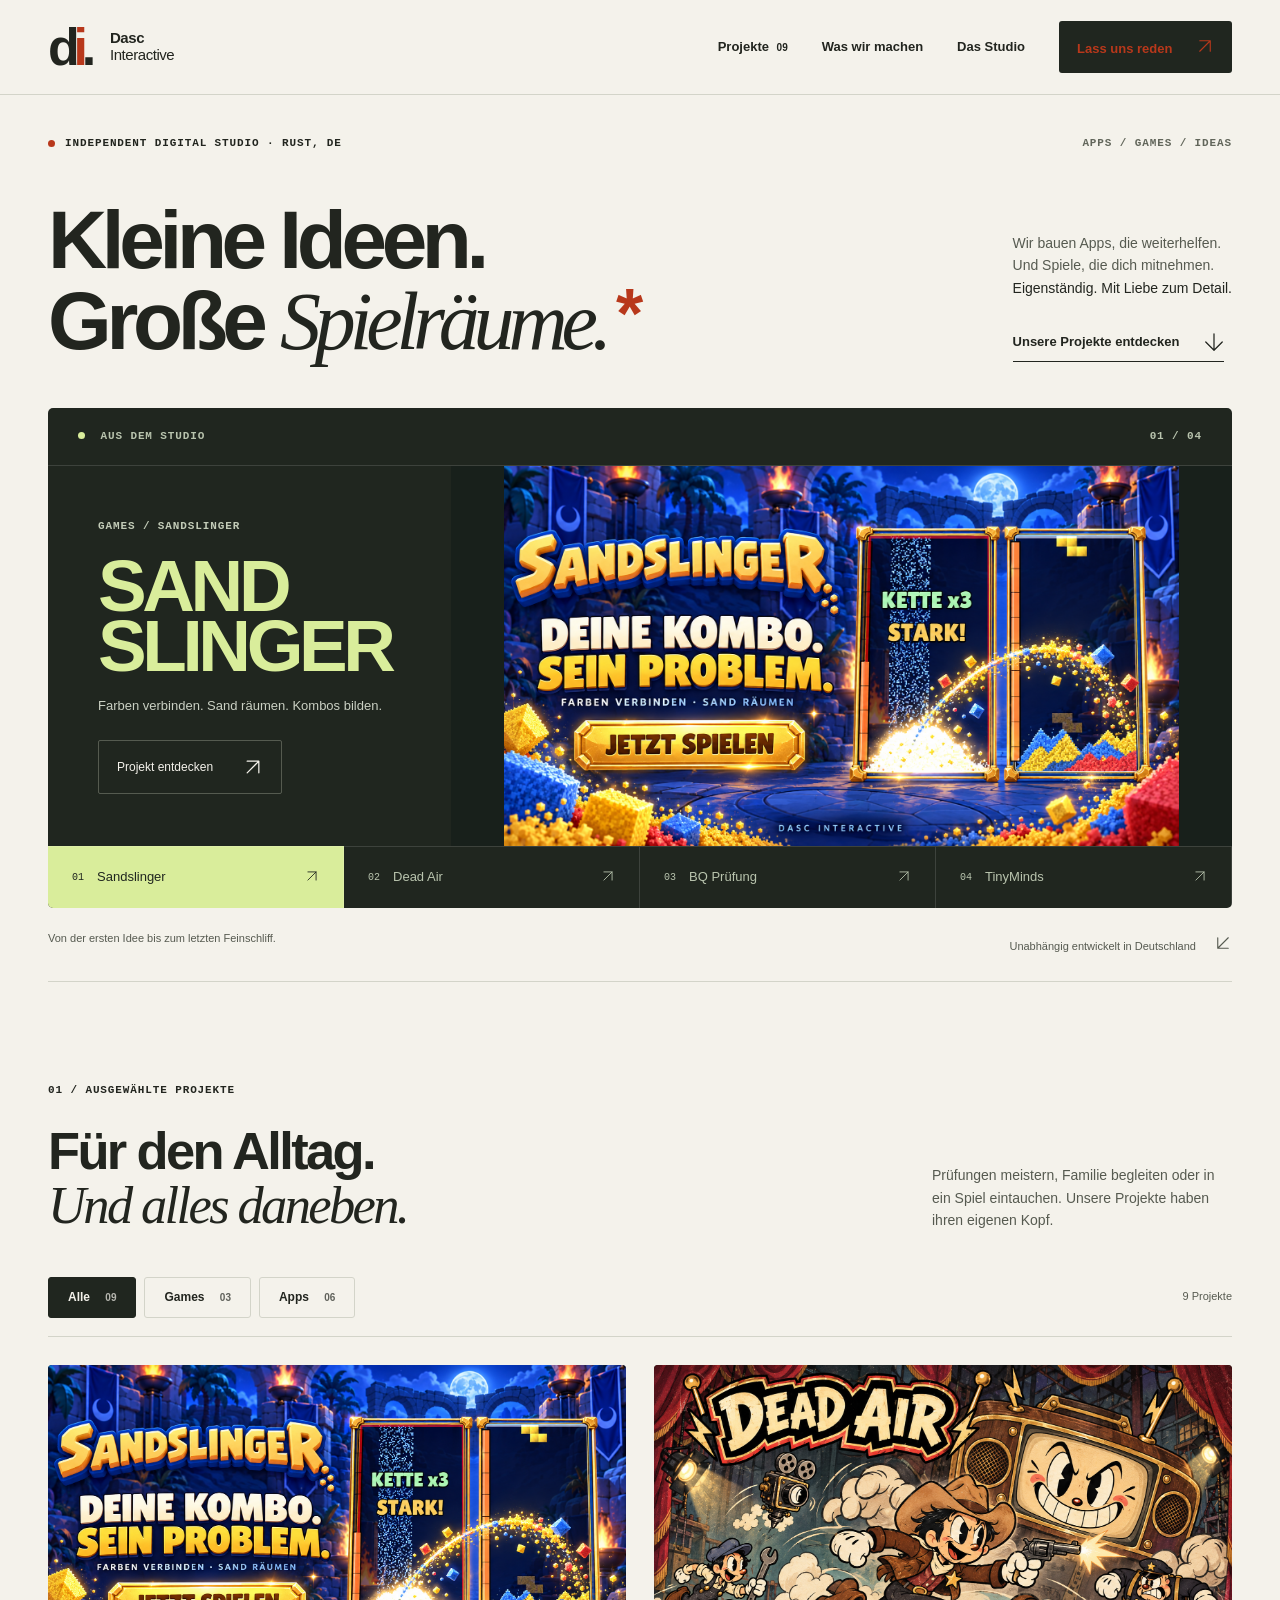
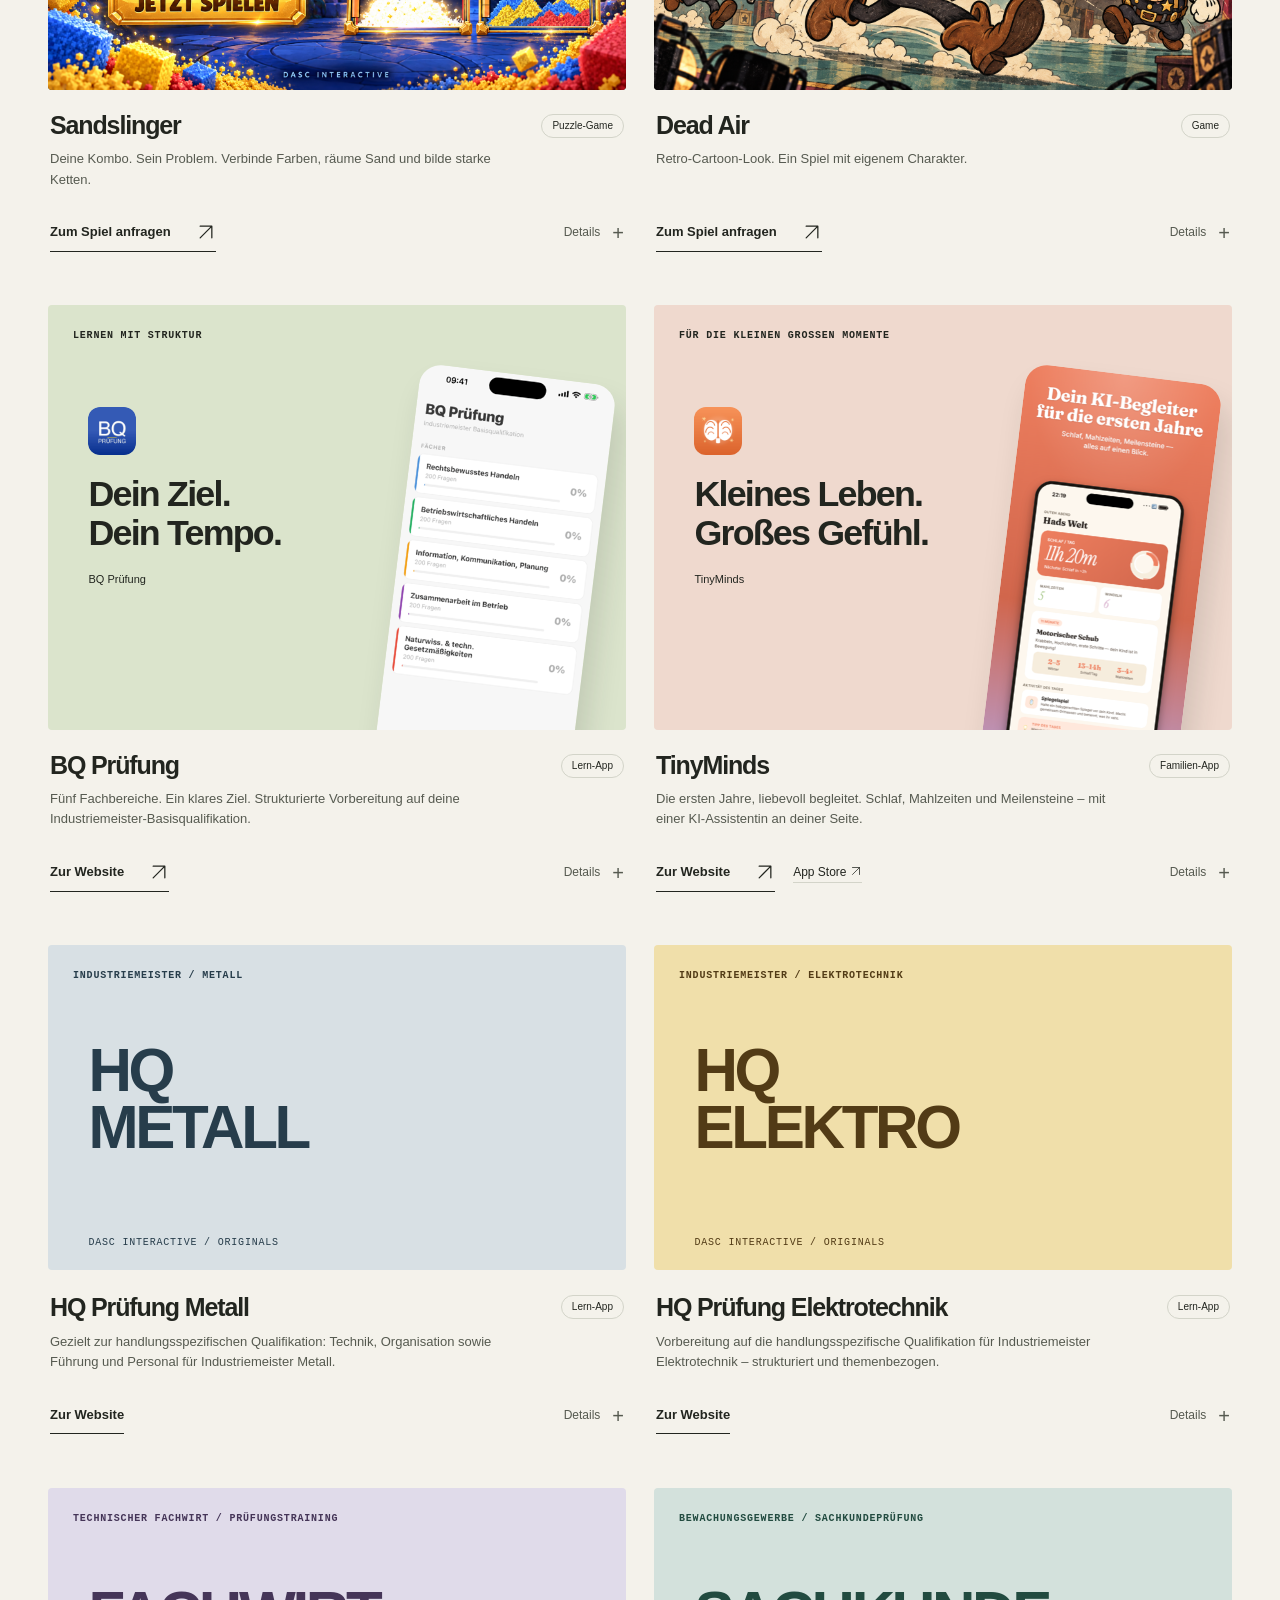
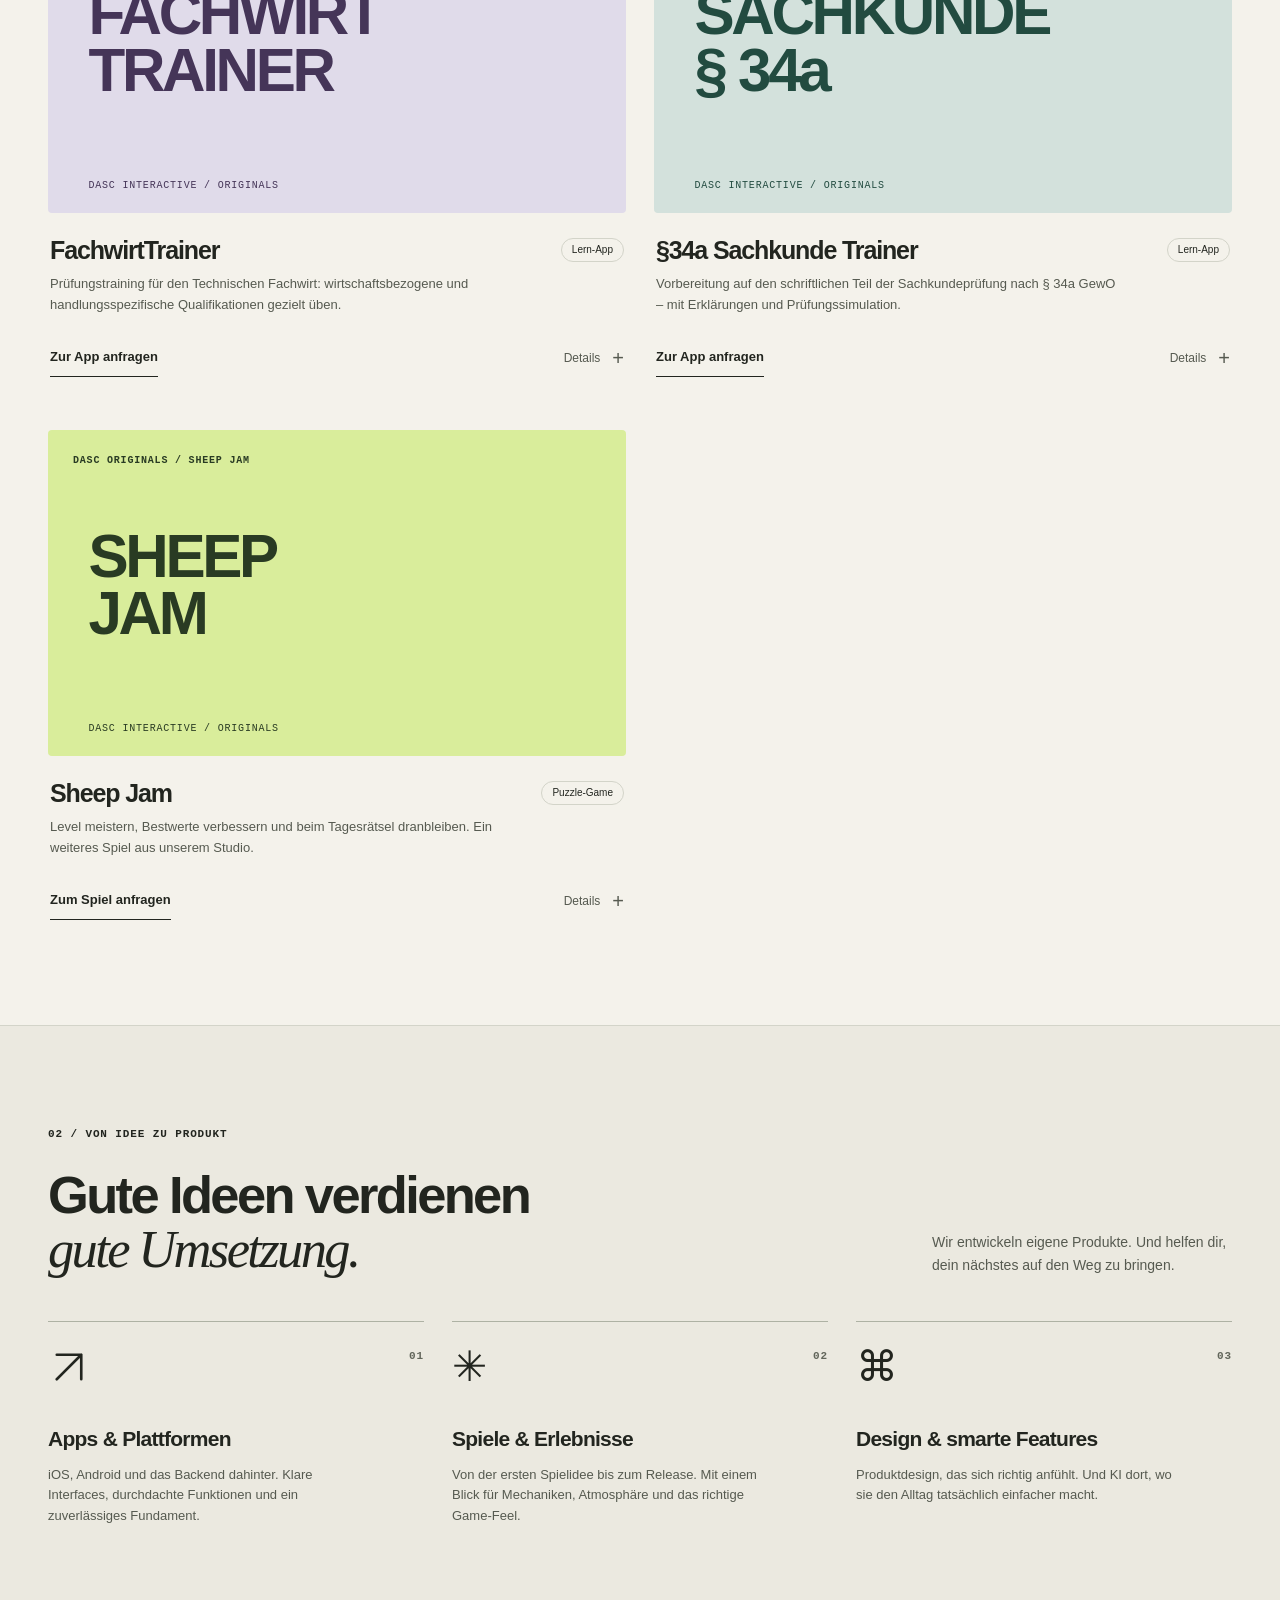
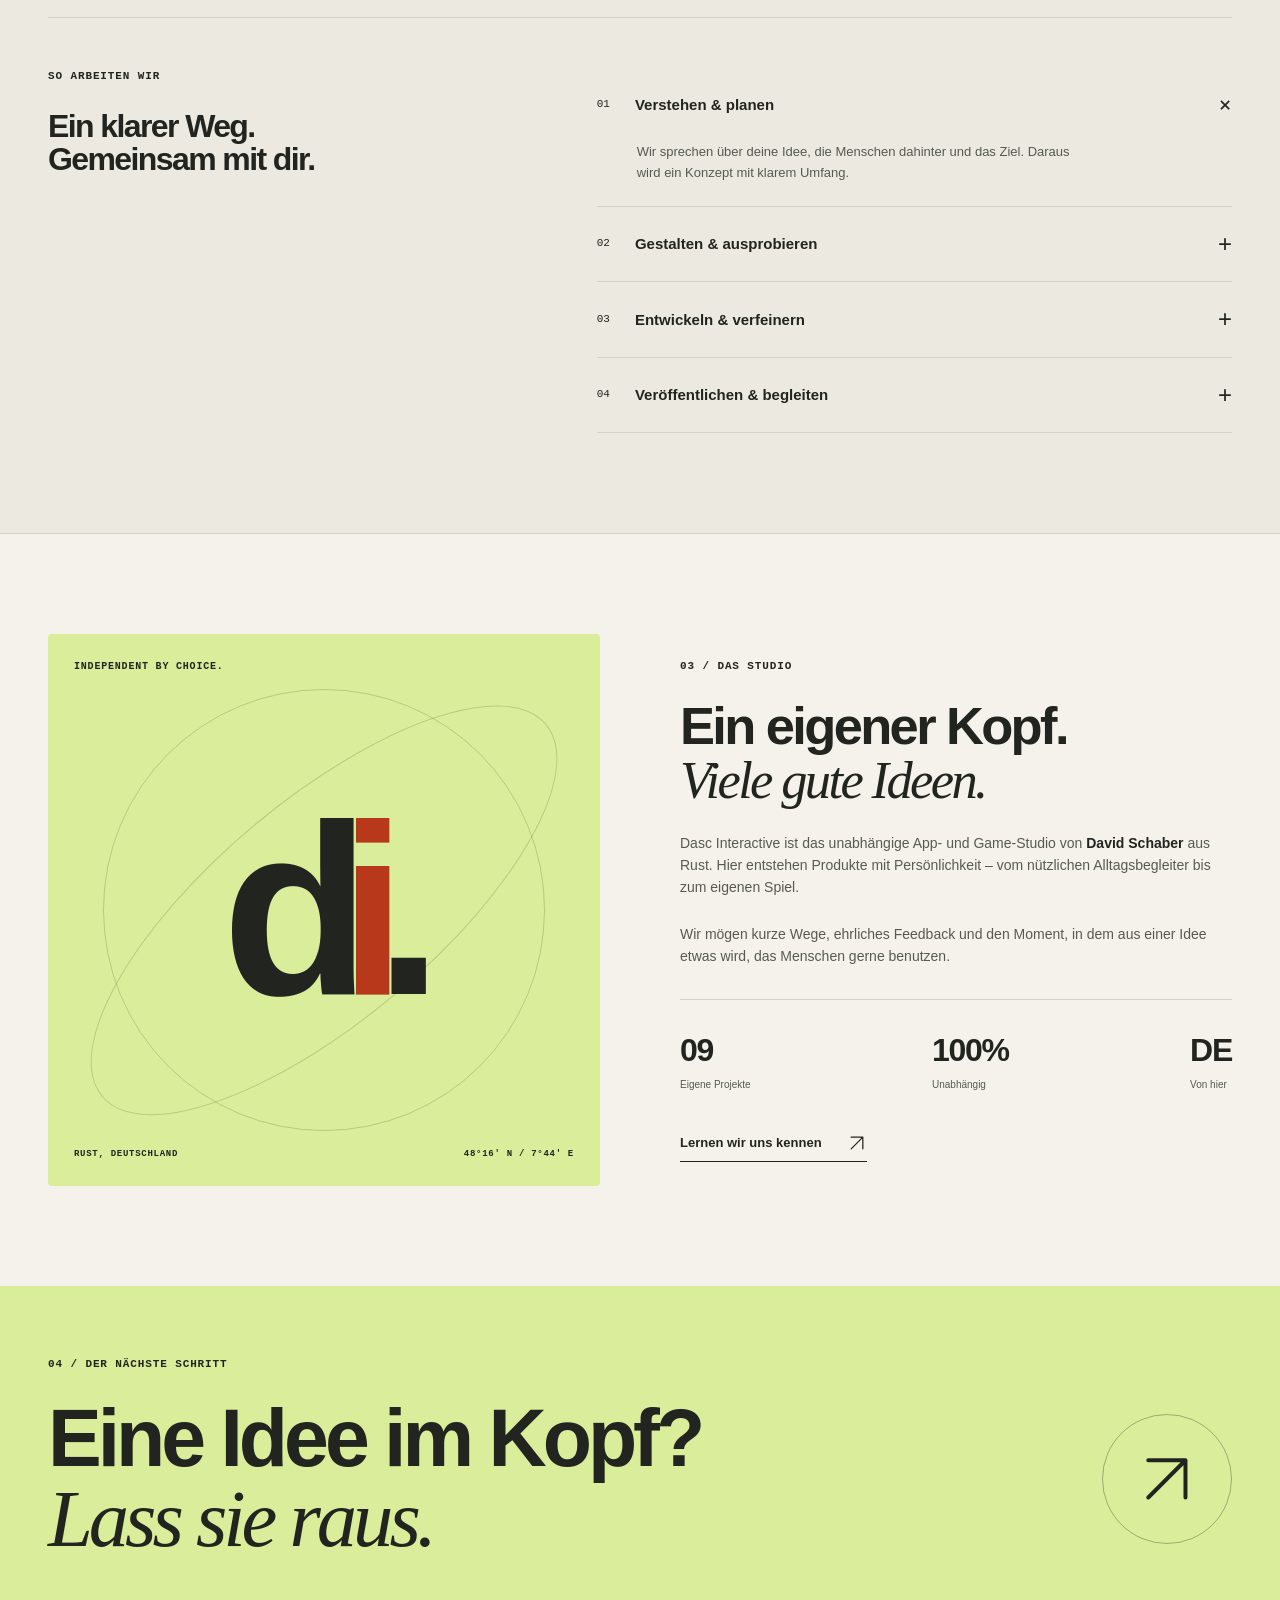
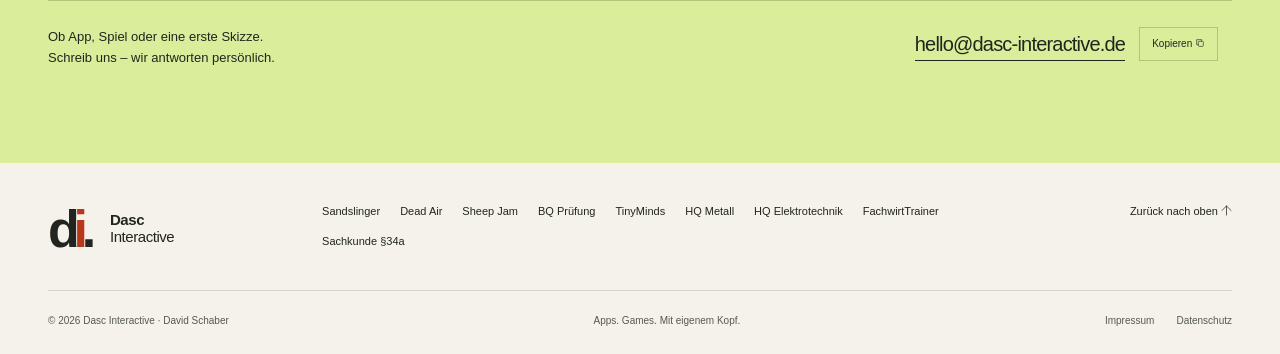
==== commit ef188bbd: "Expand app and game portfolio to nine projects" ====
--- a/index.html
+++ b/index.html
@@ -18,7 +18,7 @@
     />
     <meta
       property="og:description"
-      content="Ein unabhängiges Studio. Vier eigene Projekte. Entdecke unsere Apps und Spiele."
+      content="Ein unabhängiges Studio. Neun eigene Projekte. Entdecke unsere Apps und Spiele."
     />
     <meta property="og:url" content="https://dasc-interactive.de/" />
     <meta
@@ -66,7 +66,7 @@
           ><span>Dasc<br /><span class="logo-sub">Interactive</span></span></a
         >
         <nav class="nav-links" id="nav-links" aria-label="Hauptnavigation">
-          <a href="#produkte">Projekte <span>04</span></a
+          <a href="#produkte">Projekte <span>09</span></a
           ><a href="#leistungen">Was wir machen</a
           ><a href="#studio">Das Studio</a
           ><a href="#kontakt" class="nav-cta"
@@ -332,11 +332,11 @@
           <div class="project-toolbar">
             <div class="filters" role="group" aria-label="Projekte filtern">
               <button type="button" data-filter="all" aria-pressed="true">
-                Alle <span>04</span></button
+                Alle <span>09</span></button
               ><button type="button" data-filter="game" aria-pressed="false">
-                Games <span>02</span></button
+                Games <span>03</span></button
               ><button type="button" data-filter="app" aria-pressed="false">
-                Apps <span>02</span>
+                Apps <span>06</span>
               </button>
             </div>
             <p
@@ -345,7 +345,7 @@
               role="status"
               aria-live="polite"
             >
-              4 Projekte
+              9 Projekte
             </p>
           </div>
           <div class="project-grid" id="project-grid">
@@ -649,6 +649,247 @@
                 </div>
               </div>
             </article>
+            <article
+              class="project-card catalog-card"
+              id="hq-metall"
+              data-category="app"
+            >
+              <div
+                class="project-visual catalog-visual catalog-metal"
+                aria-hidden="true"
+              >
+                <span class="visual-label">Industriemeister / Metall</span>
+                <div class="catalog-title">HQ<br />METALL</div>
+                <span class="catalog-studio">Dasc Interactive / Originals</span>
+              </div>
+              <div class="project-info">
+                <div class="project-title-row">
+                  <h3>HQ Prüfung Metall</h3>
+                  <span class="project-type">Lern-App</span>
+                </div>
+                <p class="project-description">
+                  Gezielt zur handlungsspezifischen Qualifikation: Technik,
+                  Organisation sowie Führung und Personal für Industriemeister
+                  Metall.
+                </p>
+                <div class="project-actions">
+                  <a
+                    class="text-link"
+                    href="https://davidschaber7.github.io/hq-metall/"
+                    target="_blank"
+                    rel="noopener noreferrer"
+                    >Zur Website</a
+                  ><button
+                    class="detail-button"
+                    type="button"
+                    data-detail="hq-metall"
+                    aria-haspopup="dialog"
+                    aria-label="Mehr über HQ Prüfung Metall"
+                  >
+                    Details <span aria-hidden="true">+</span>
+                  </button>
+                </div>
+                <div class="extended-description" hidden>
+                  <p>
+                    Übungsfragen, Erklärungen, intelligente Wiederholungen und
+                    eine Prüfungssimulation unterstützen deine Vorbereitung.
+                  </p>
+                </div>
+              </div>
+            </article>
+            <article
+              class="project-card catalog-card"
+              id="hq-elektrotechnik"
+              data-category="app"
+            >
+              <div
+                class="project-visual catalog-visual catalog-electro"
+                aria-hidden="true"
+              >
+                <span class="visual-label"
+                  >Industriemeister / Elektrotechnik</span
+                >
+                <div class="catalog-title">HQ<br />ELEKTRO</div>
+                <span class="catalog-studio">Dasc Interactive / Originals</span>
+              </div>
+              <div class="project-info">
+                <div class="project-title-row">
+                  <h3>HQ Prüfung Elektrotechnik</h3>
+                  <span class="project-type">Lern-App</span>
+                </div>
+                <p class="project-description">
+                  Vorbereitung auf die handlungsspezifische Qualifikation für
+                  Industriemeister Elektrotechnik – strukturiert und
+                  themenbezogen.
+                </p>
+                <div class="project-actions">
+                  <a
+                    class="text-link"
+                    href="https://davidschaber7.github.io/hq-elektrotechnik/"
+                    target="_blank"
+                    rel="noopener noreferrer"
+                    >Zur Website</a
+                  ><button
+                    class="detail-button"
+                    type="button"
+                    data-detail="hq-elektrotechnik"
+                    aria-haspopup="dialog"
+                    aria-label="Mehr über HQ Prüfung Elektrotechnik"
+                  >
+                    Details <span aria-hidden="true">+</span>
+                  </button>
+                </div>
+                <div class="extended-description" hidden>
+                  <p>
+                    Von Energie- und Automatisierungstechnik bis zu Organisation
+                    und Personalführung: Lerne mit Erklärungen, Wiederholungen
+                    und Prüfungssimulationen.
+                  </p>
+                </div>
+              </div>
+            </article>
+            <article
+              class="project-card catalog-card"
+              id="fachwirttrainer"
+              data-category="app"
+            >
+              <div
+                class="project-visual catalog-visual catalog-fachwirt"
+                aria-hidden="true"
+              >
+                <span class="visual-label"
+                  >Technischer Fachwirt / Prüfungstraining</span
+                >
+                <div class="catalog-title">FACHWIRT<br />TRAINER</div>
+                <span class="catalog-studio">Dasc Interactive / Originals</span>
+              </div>
+              <div class="project-info">
+                <div class="project-title-row">
+                  <h3>FachwirtTrainer</h3>
+                  <span class="project-type">Lern-App</span>
+                </div>
+                <p class="project-description">
+                  Prüfungstraining für den Technischen Fachwirt:
+                  wirtschaftsbezogene und handlungsspezifische Qualifikationen
+                  gezielt üben.
+                </p>
+                <div class="project-actions">
+                  <a
+                    class="text-link"
+                    href="mailto:hello@dasc-interactive.de?subject=FachwirtTrainer"
+                    >Zur App anfragen</a
+                  ><button
+                    class="detail-button"
+                    type="button"
+                    data-detail="fachwirttrainer"
+                    aria-haspopup="dialog"
+                    aria-label="Mehr über FachwirtTrainer"
+                  >
+                    Details <span aria-hidden="true">+</span>
+                  </button>
+                </div>
+                <div class="extended-description" hidden>
+                  <p>
+                    Übungsfragen mit Erklärungen, intelligente Wiederholungen
+                    und eine Prüfungssimulation begleiten dich bei deiner
+                    Vorbereitung.
+                  </p>
+                </div>
+              </div>
+            </article>
+            <article
+              class="project-card catalog-card"
+              id="sachkunde34a"
+              data-category="app"
+            >
+              <div
+                class="project-visual catalog-visual catalog-sachkunde"
+                aria-hidden="true"
+              >
+                <span class="visual-label"
+                  >Bewachungsgewerbe / Sachkundeprüfung</span
+                >
+                <div class="catalog-title">SACHKUNDE<br />§ 34a</div>
+                <span class="catalog-studio">Dasc Interactive / Originals</span>
+              </div>
+              <div class="project-info">
+                <div class="project-title-row">
+                  <h3>§34a Sachkunde Trainer</h3>
+                  <span class="project-type">Lern-App</span>
+                </div>
+                <p class="project-description">
+                  Vorbereitung auf den schriftlichen Teil der Sachkundeprüfung
+                  nach § 34a GewO – mit Erklärungen und Prüfungssimulation.
+                </p>
+                <div class="project-actions">
+                  <a
+                    class="text-link"
+                    href="mailto:hello@dasc-interactive.de?subject=Sachkunde%2034a"
+                    >Zur App anfragen</a
+                  ><button
+                    class="detail-button"
+                    type="button"
+                    data-detail="sachkunde34a"
+                    aria-haspopup="dialog"
+                    aria-label="Mehr über §34a Sachkunde Trainer"
+                  >
+                    Details <span aria-hidden="true">+</span>
+                  </button>
+                </div>
+                <div class="extended-description" hidden>
+                  <p>
+                    Die App deckt die Sachgebiete der Sachkundeprüfung ab. Du
+                    kannst ohne Konto und vollständig offline lernen.
+                  </p>
+                </div>
+              </div>
+            </article>
+            <article
+              class="project-card catalog-card"
+              id="sheep-jam"
+              data-category="game"
+            >
+              <div
+                class="project-visual catalog-visual catalog-sheep"
+                aria-hidden="true"
+              >
+                <span class="visual-label">Dasc Originals / Sheep Jam</span>
+                <div class="catalog-title">SHEEP<br />JAM</div>
+                <span class="catalog-studio">Dasc Interactive / Originals</span>
+              </div>
+              <div class="project-info">
+                <div class="project-title-row">
+                  <h3>Sheep Jam</h3>
+                  <span class="project-type">Puzzle-Game</span>
+                </div>
+                <p class="project-description">
+                  Level meistern, Bestwerte verbessern und beim Tagesrätsel
+                  dranbleiben. Ein weiteres Spiel aus unserem Studio.
+                </p>
+                <div class="project-actions">
+                  <a
+                    class="text-link"
+                    href="mailto:hello@dasc-interactive.de?subject=Sheep%20Jam"
+                    >Zum Spiel anfragen</a
+                  ><button
+                    class="detail-button"
+                    type="button"
+                    data-detail="sheep-jam"
+                    aria-haspopup="dialog"
+                    aria-label="Mehr über Sheep Jam"
+                  >
+                    Details <span aria-hidden="true">+</span>
+                  </button>
+                </div>
+                <div class="extended-description" hidden>
+                  <p>
+                    Sheep Jam speichert deinen Spielfortschritt und deine
+                    Bestwerte auf deinem Gerät. Tagesrätsel bringen eine
+                    regelmäßige neue Herausforderung.
+                  </p>
+                </div>
+              </div>
+            </article>
           </div>
         </div>
       </section>
@@ -779,7 +1020,7 @@
               aus einer Idee etwas wird, das Menschen gerne benutzen.
             </p>
             <div class="studio-facts">
-              <div><strong>04</strong><span>Eigene Projekte</span></div>
+              <div><strong>09</strong><span>Eigene Projekte</span></div>
               <div><strong>100%</strong><span>Unabhängig</span></div>
               <div><strong>DE</strong><span>Von hier</span></div>
             </div>
@@ -885,44 +1126,12 @@
           >
           <nav aria-label="Produktnavigation">
             <a href="#sandslinger">Sandslinger</a
-            ><a href="#dead-air">Dead Air</a
-            ><a
-              href="https://bqpruefung.de"
-              target="_blank"
-              rel="noopener noreferrer"
-              >BQ Prüfung
-              <svg
-                class="icon icon-arrow"
-                viewBox="0 0 24 24"
-                fill="none"
-                aria-hidden="true"
-              >
-                <path
-                  d="M5 19 19 5M5 5h14v14"
-                  stroke="currentColor"
-                  stroke-width="1.5"
-                  stroke-linecap="round"
-                  stroke-linejoin="round"
-                /></svg></a
-            ><a
-              href="https://tiny-minds.de"
-              target="_blank"
-              rel="noopener noreferrer"
-              >TinyMinds
-              <svg
-                class="icon icon-arrow"
-                viewBox="0 0 24 24"
-                fill="none"
-                aria-hidden="true"
-              >
-                <path
-                  d="M5 19 19 5M5 5h14v14"
-                  stroke="currentColor"
-                  stroke-width="1.5"
-                  stroke-linecap="round"
-                  stroke-linejoin="round"
-                /></svg
-            ></a>
+            ><a href="#dead-air">Dead Air</a><a href="#sheep-jam">Sheep Jam</a
+            ><a href="#bq-pruefung">BQ Prüfung</a
+            ><a href="#tinyminds">TinyMinds</a><a href="#hq-metall">HQ Metall</a
+            ><a href="#hq-elektrotechnik">HQ Elektrotechnik</a
+            ><a href="#fachwirttrainer">FachwirtTrainer</a
+            ><a href="#sachkunde34a">Sachkunde §34a</a>
           </nav>
           <a class="back-top" href="#top"
             >Zurück nach oben
--- a/styles.css
+++ b/styles.css
@@ -1847,3 +1847,78 @@
     min-height: 0;
   }
 }
+
+/* Additional products use typographic covers until original artwork is available. */
+.catalog-visual {
+  aspect-ratio: 16 / 9;
+  background: #dbe4cc;
+}
+.catalog-title {
+  position: absolute;
+  left: 7%;
+  top: 30%;
+  right: 7%;
+  font-size: clamp(30px, 4.7vw, 64px);
+  font-weight: 800;
+  line-height: 0.95;
+  letter-spacing: -0.055em;
+}
+.catalog-studio {
+  position: absolute;
+  bottom: 22px;
+  left: 7%;
+  font:
+    10px "Courier New",
+    monospace;
+  text-transform: uppercase;
+  letter-spacing: 0.08em;
+}
+.catalog-metal {
+  background: #d8e0e4;
+  color: #273d4b;
+}
+.catalog-electro {
+  background: #f0dfaa;
+  color: #523b16;
+}
+.catalog-fachwirt {
+  background: #e0dbea;
+  color: #453558;
+}
+.catalog-sachkunde {
+  background: #d3e1dc;
+  color: #224b40;
+}
+.catalog-sheep {
+  background: #d9ed9b;
+  color: #293b23;
+}
+.catalog-card h3 {
+  line-height: 1.15;
+}
+.footer-top {
+  align-items: flex-start;
+}
+.footer-top nav {
+  flex-wrap: wrap;
+  max-width: 660px;
+  gap: 12px 20px;
+}
+.footer-top .logo,
+.back-top {
+  flex-shrink: 0;
+}
+@media (max-width: 760px) {
+  .catalog-title {
+    font-size: clamp(28px, 5.5vw, 48px);
+  }
+  .catalog-studio {
+    font-size: 8px;
+    bottom: 15px;
+  }
+}
+@media (max-width: 480px) {
+  .catalog-title {
+    font-size: clamp(35px, 11vw, 51px);
+  }
+}
